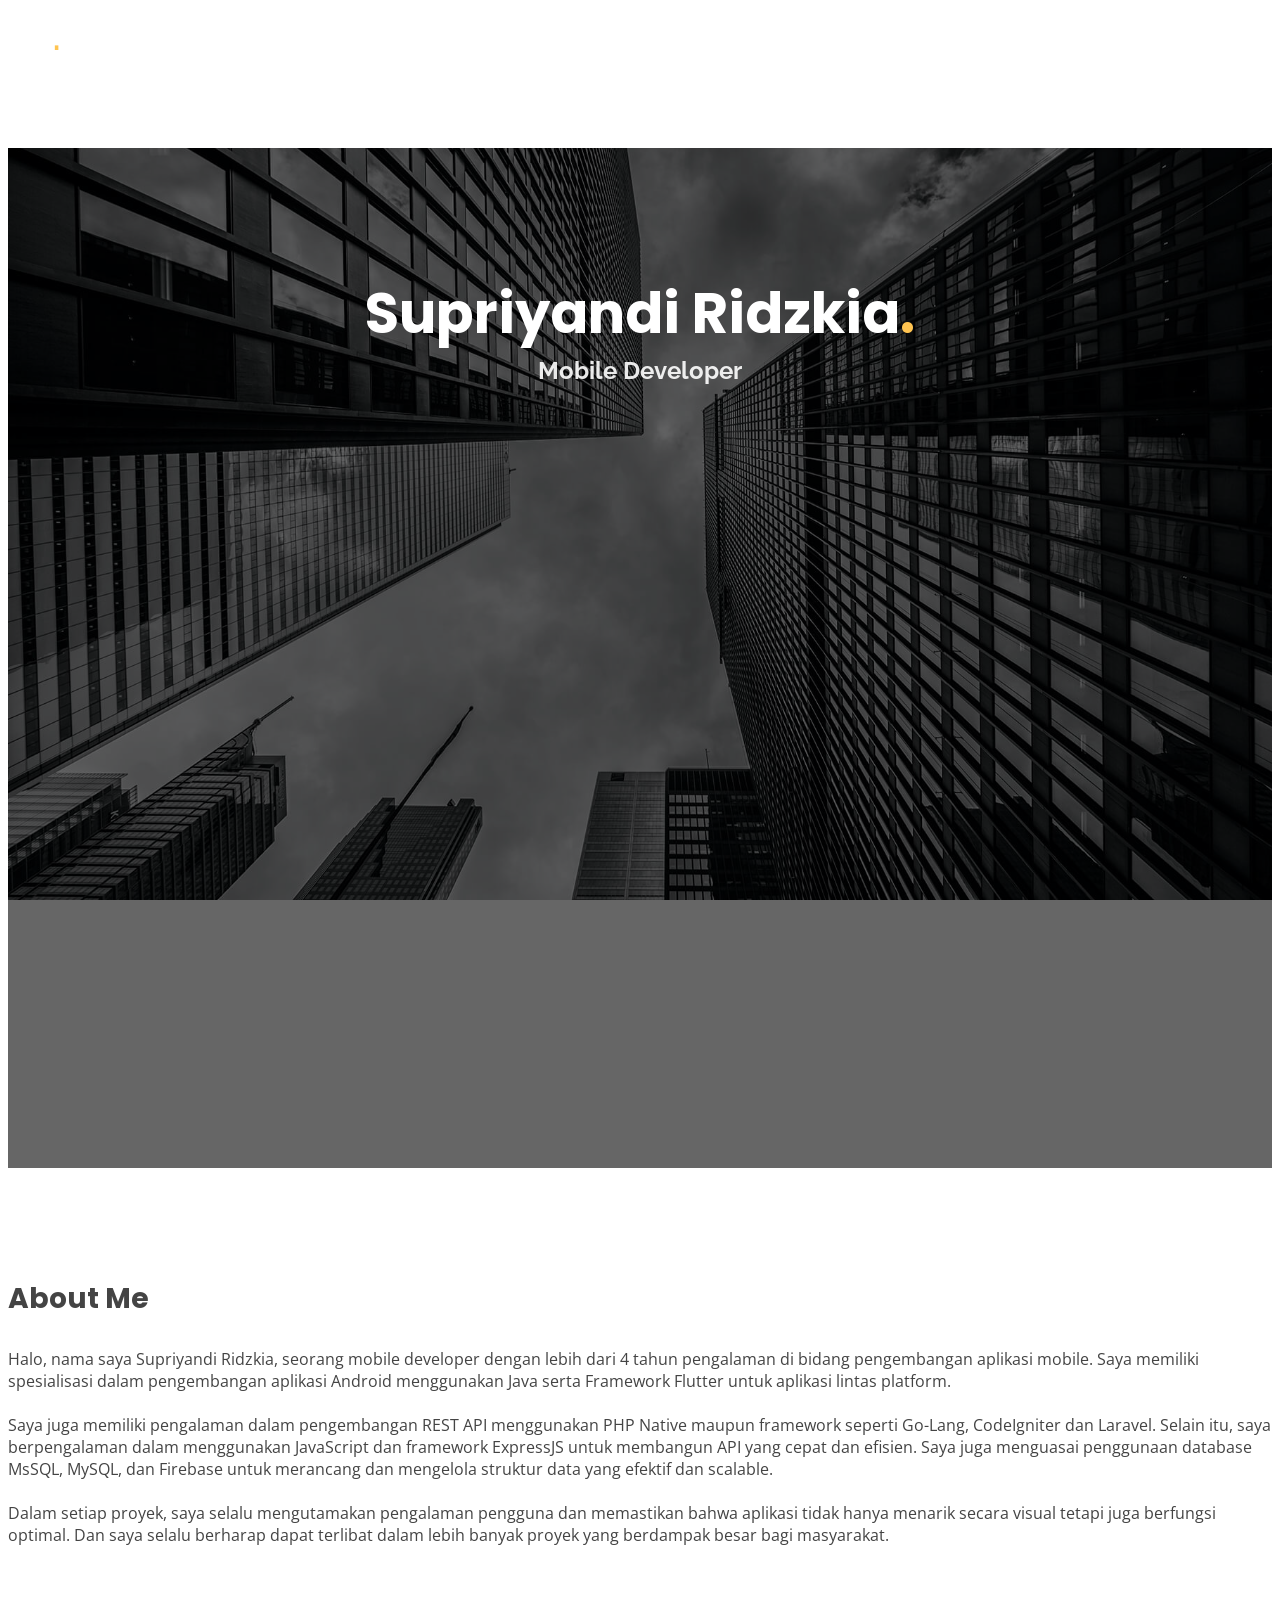
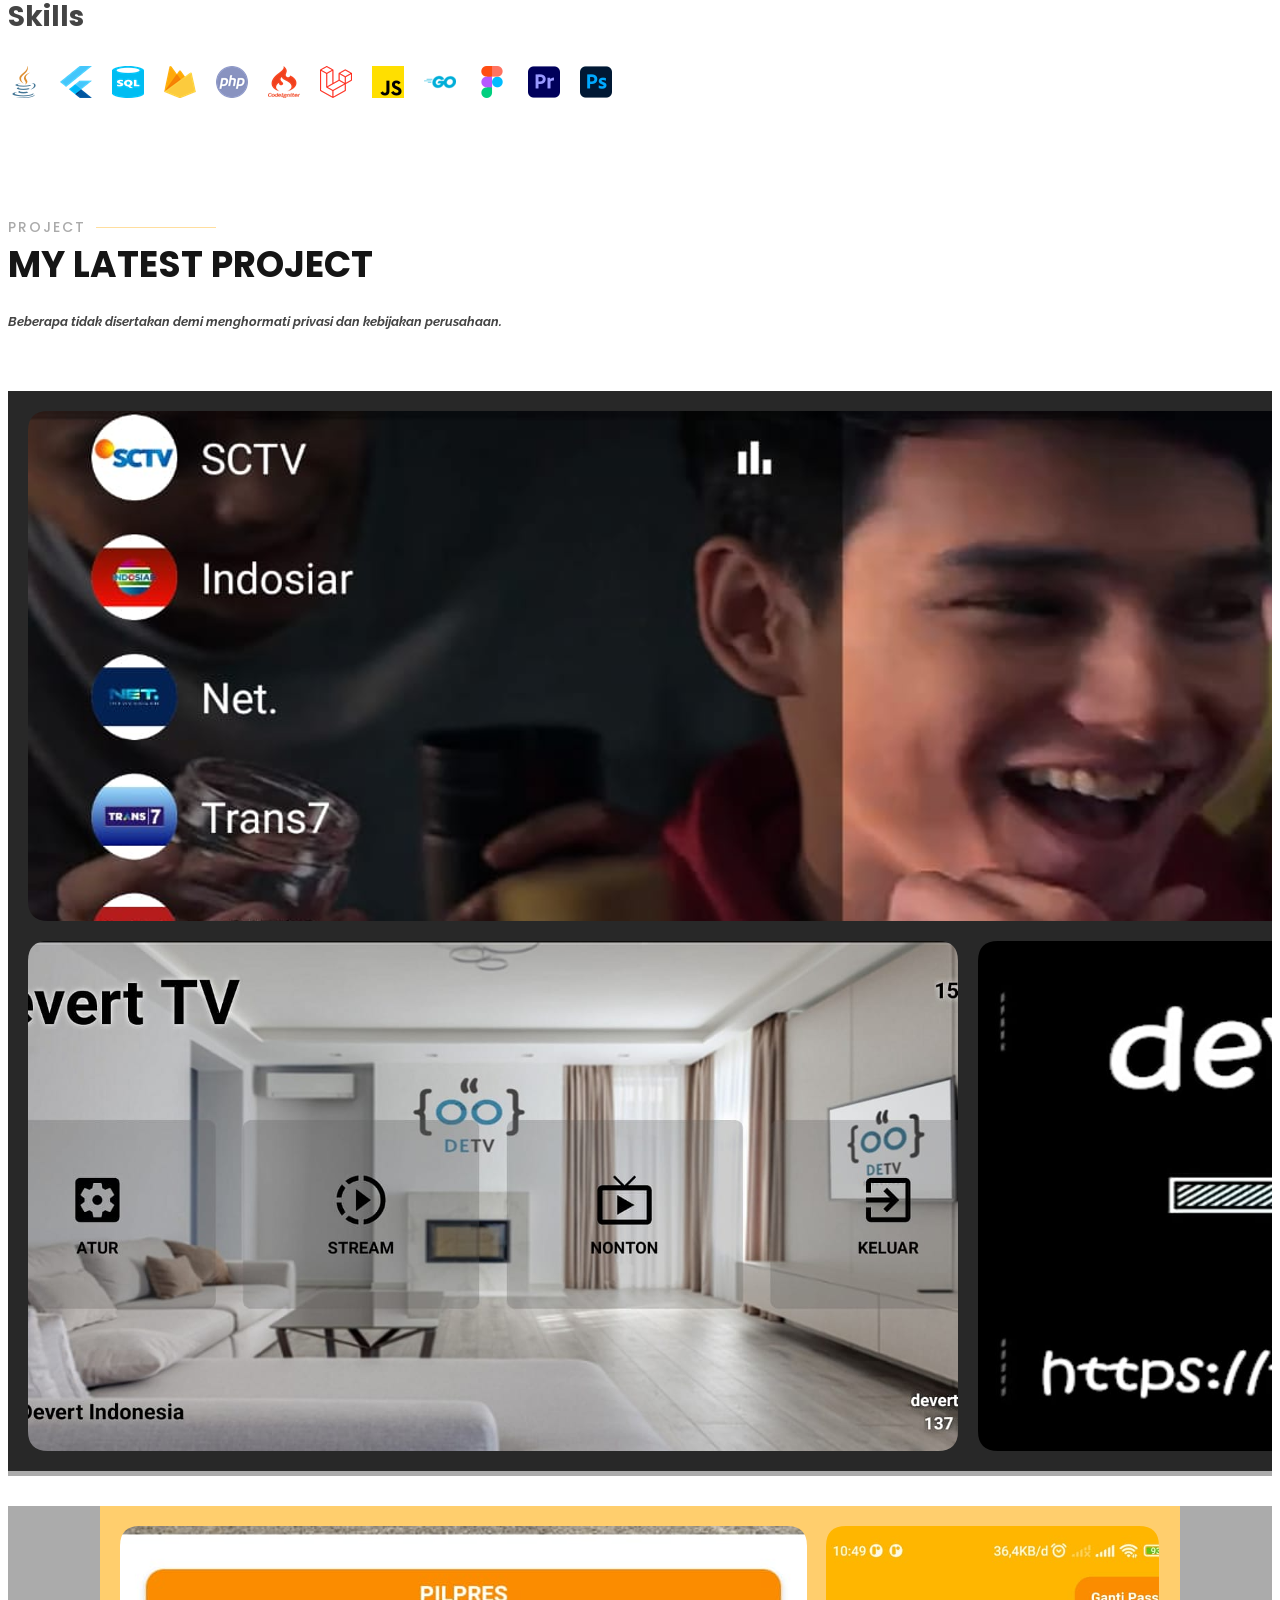
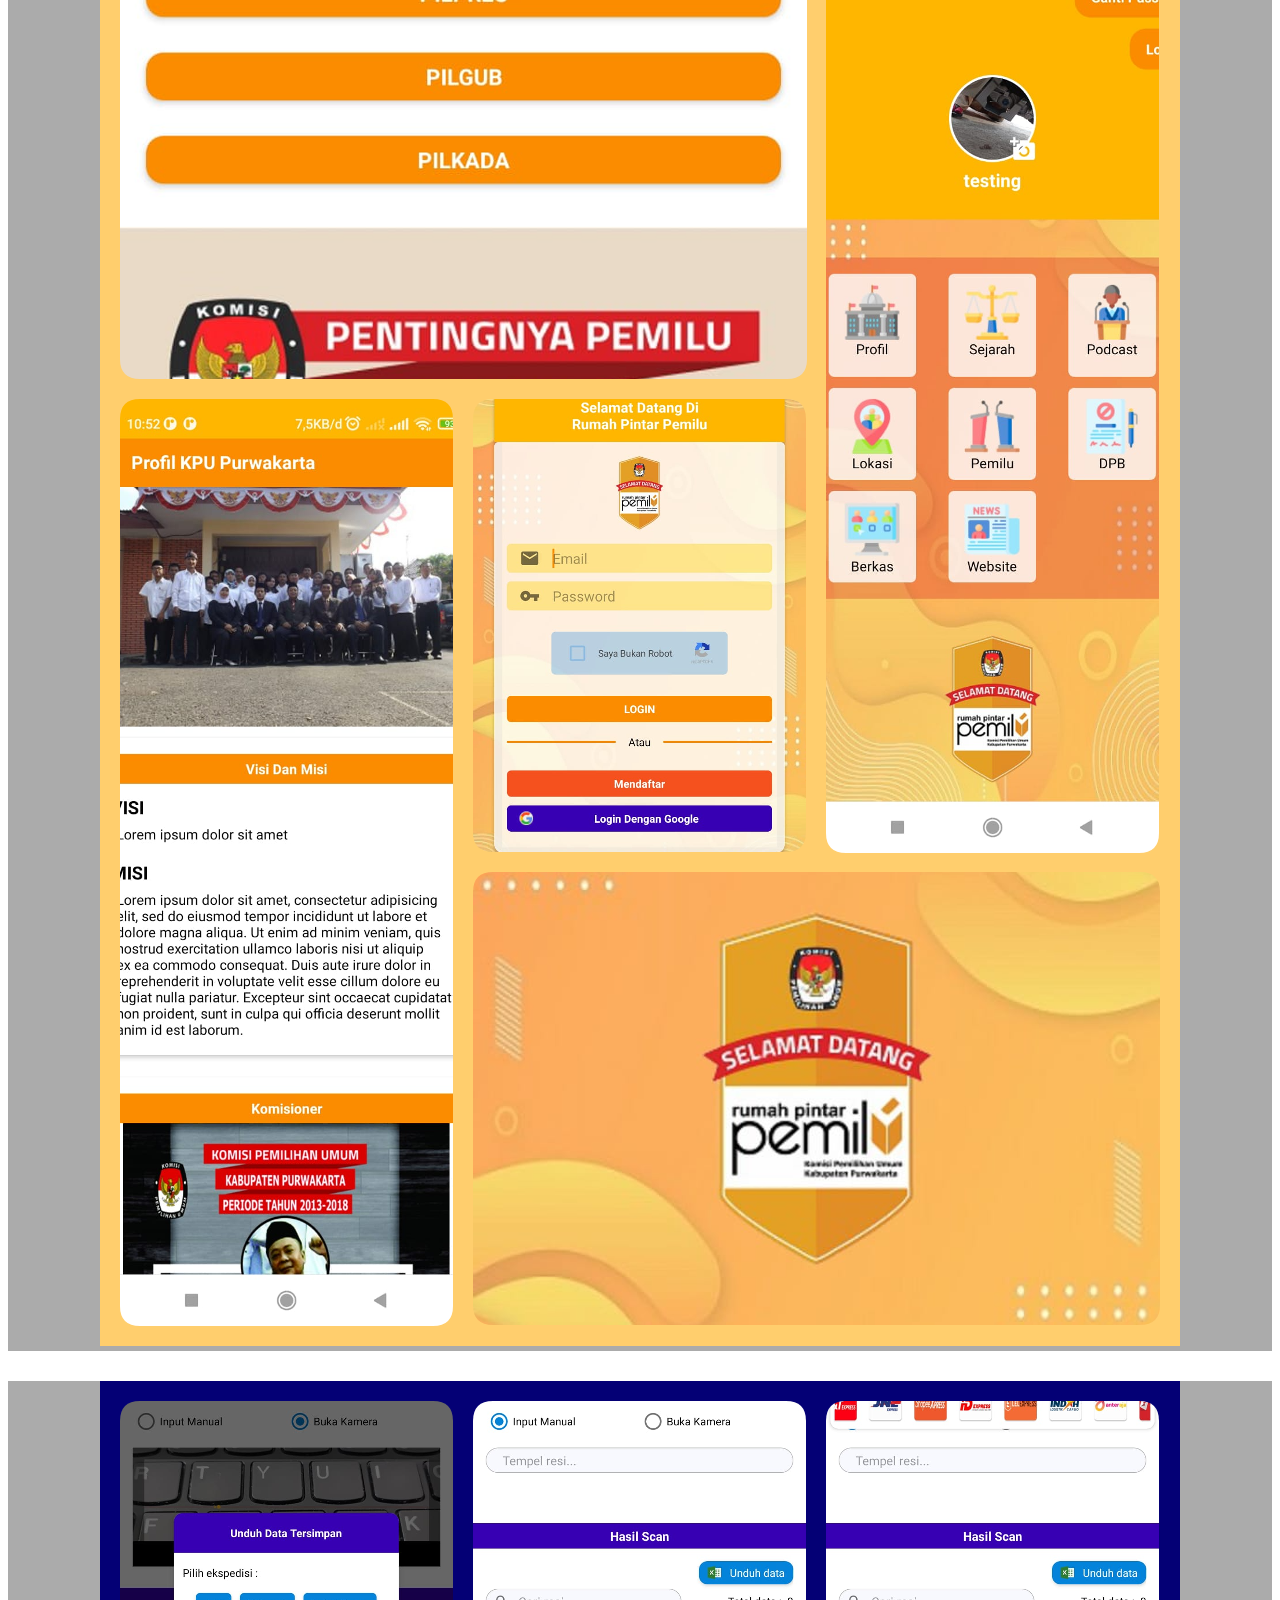
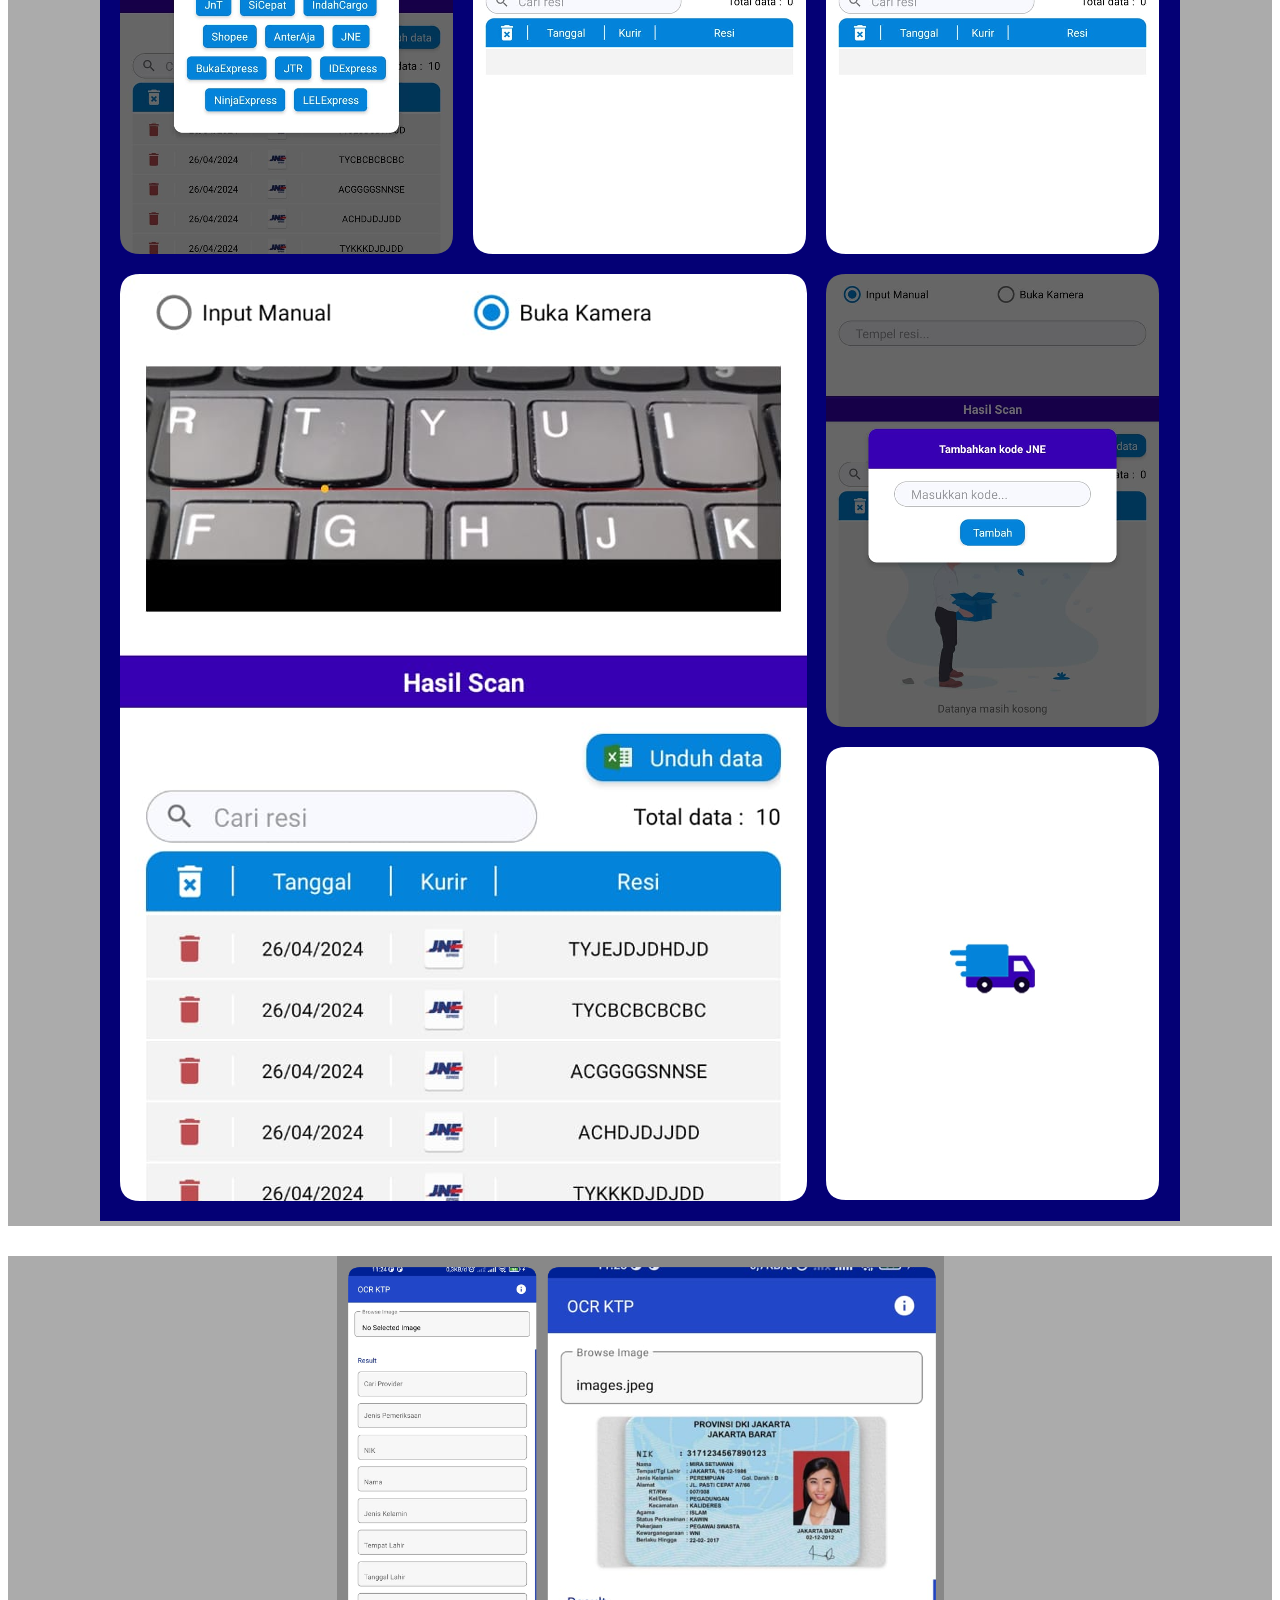
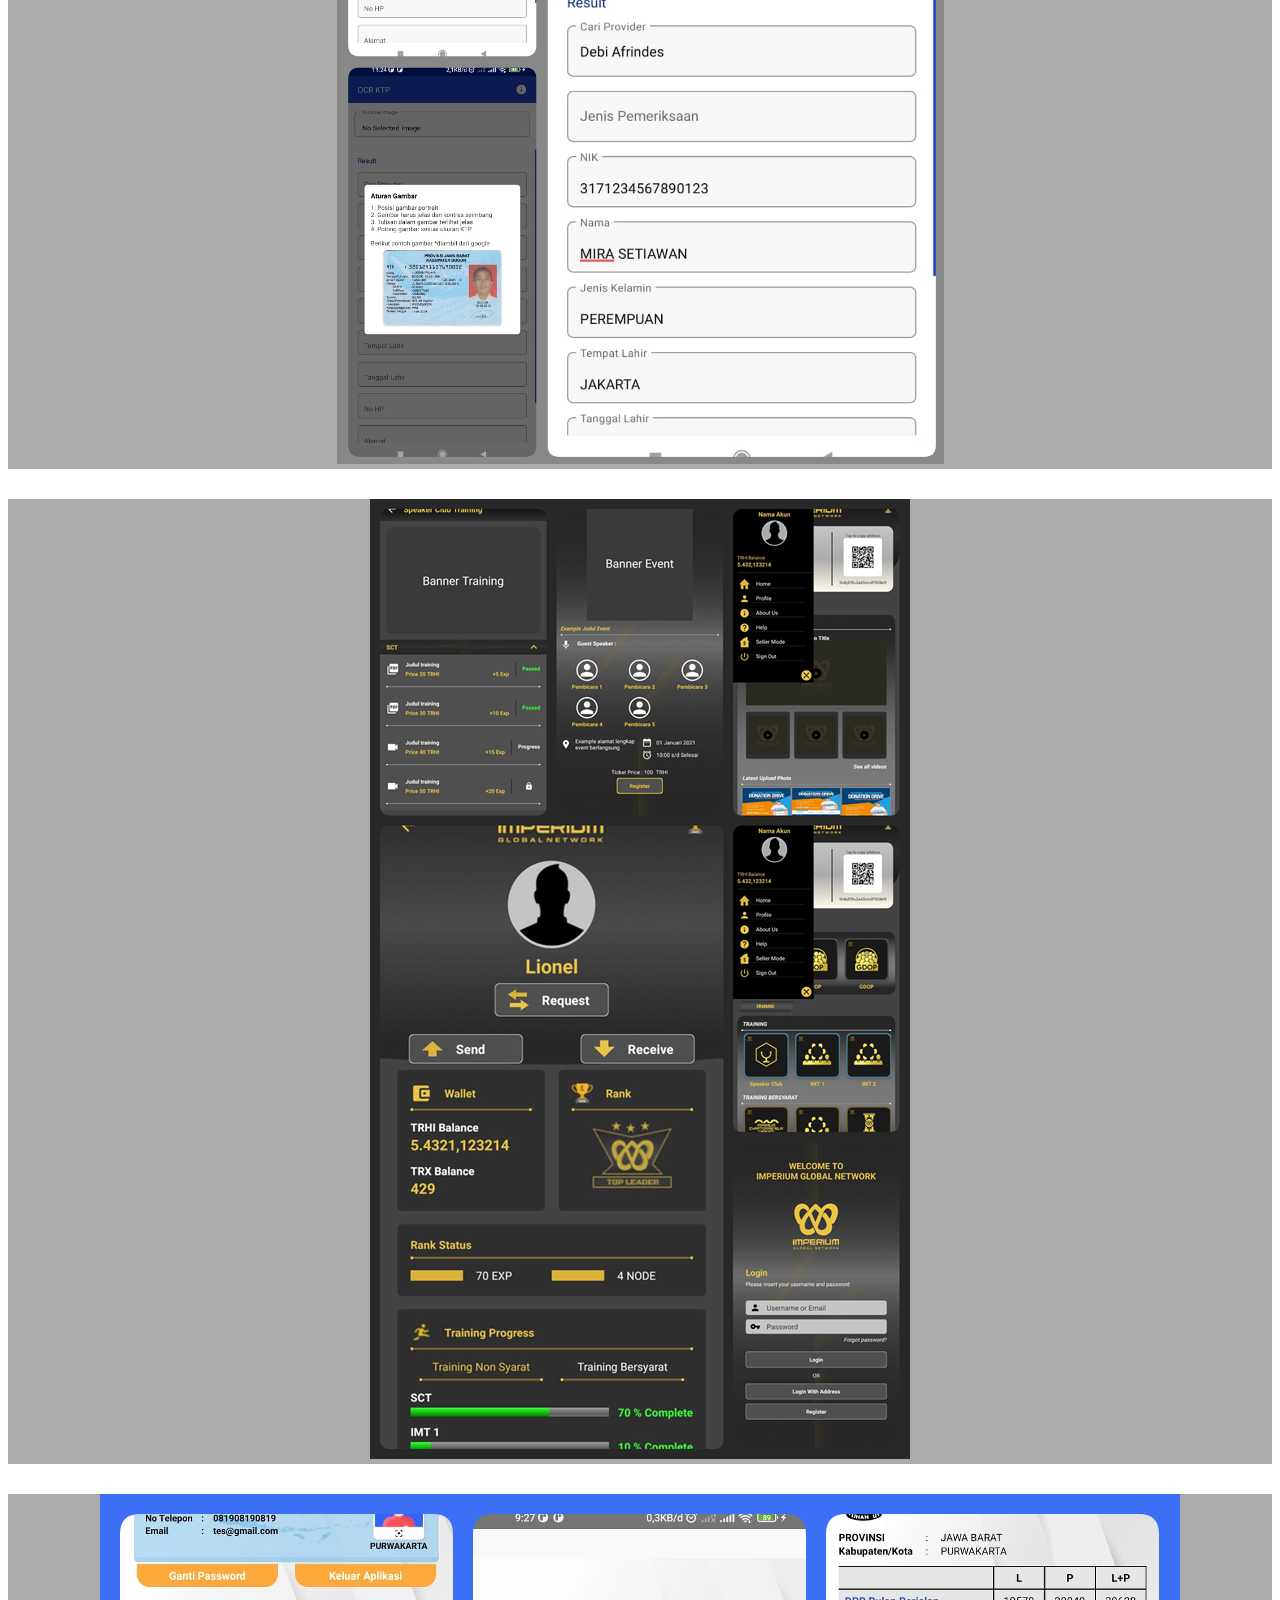
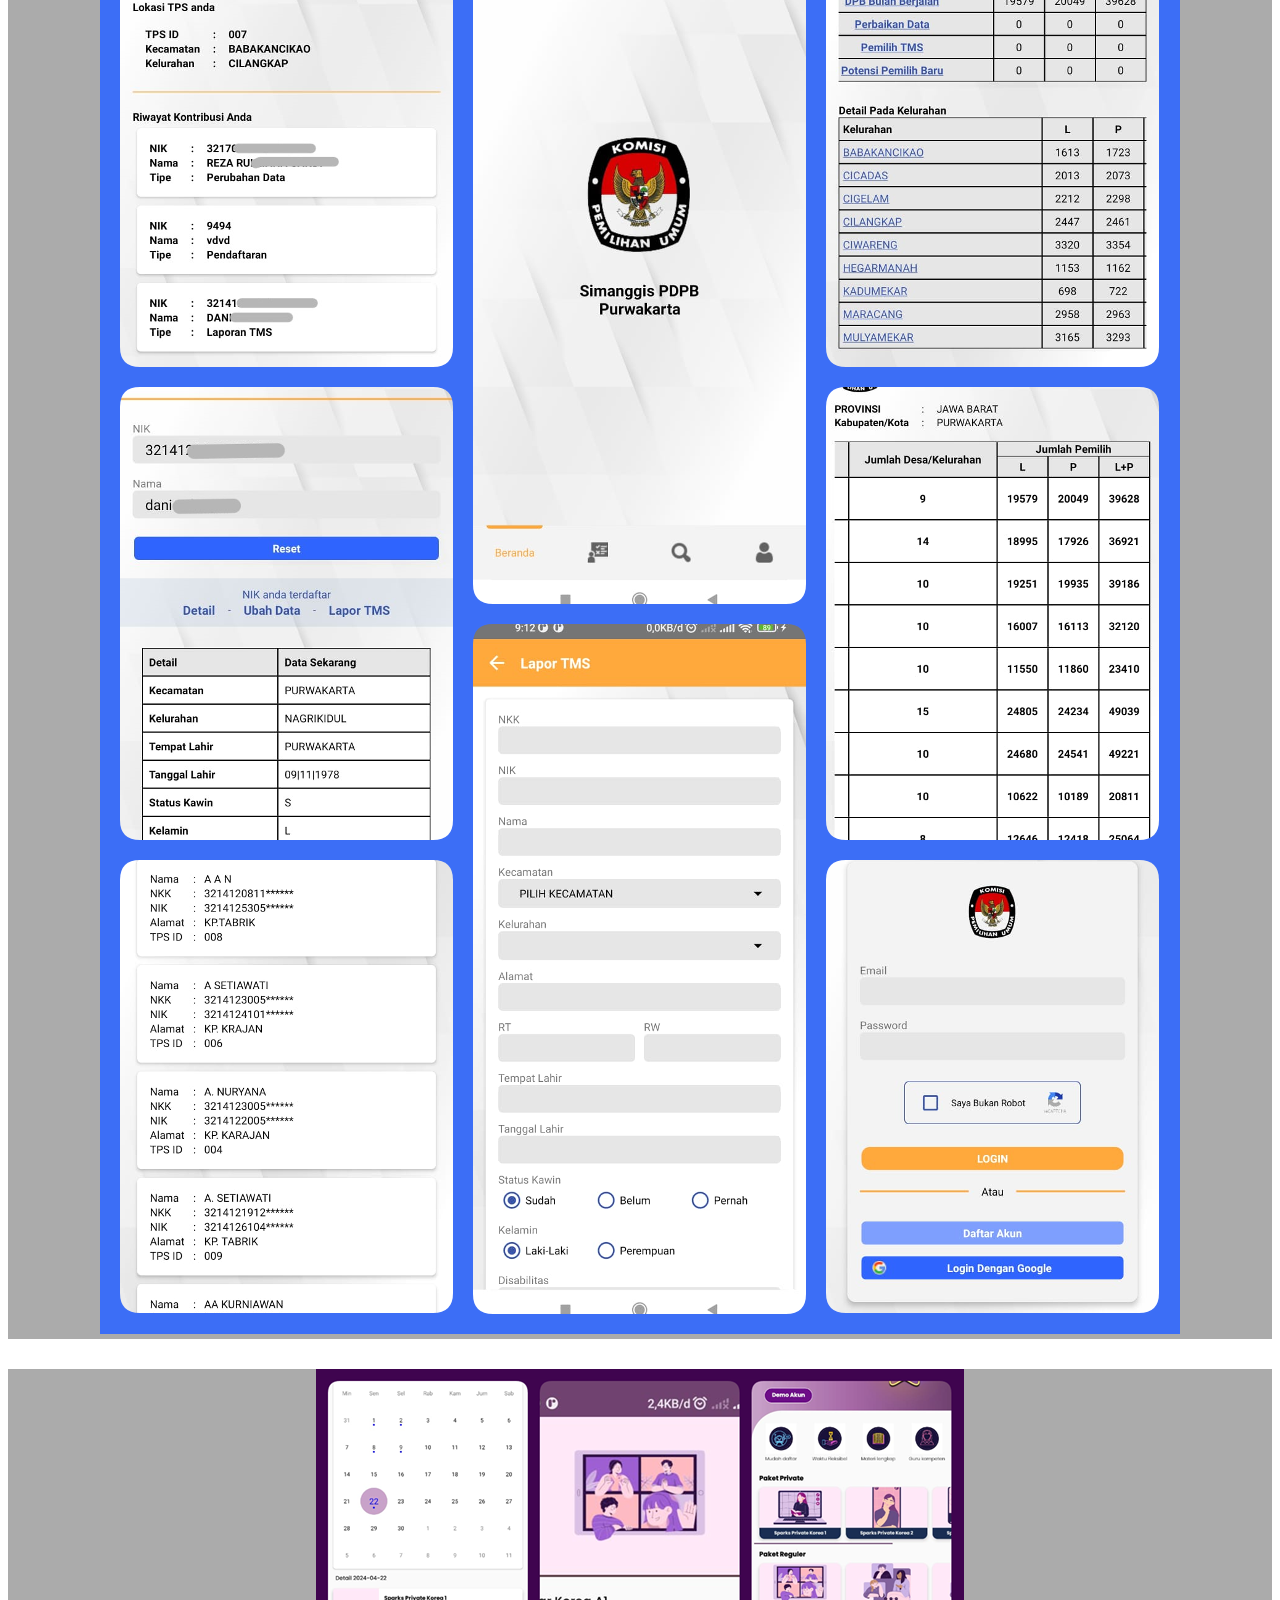
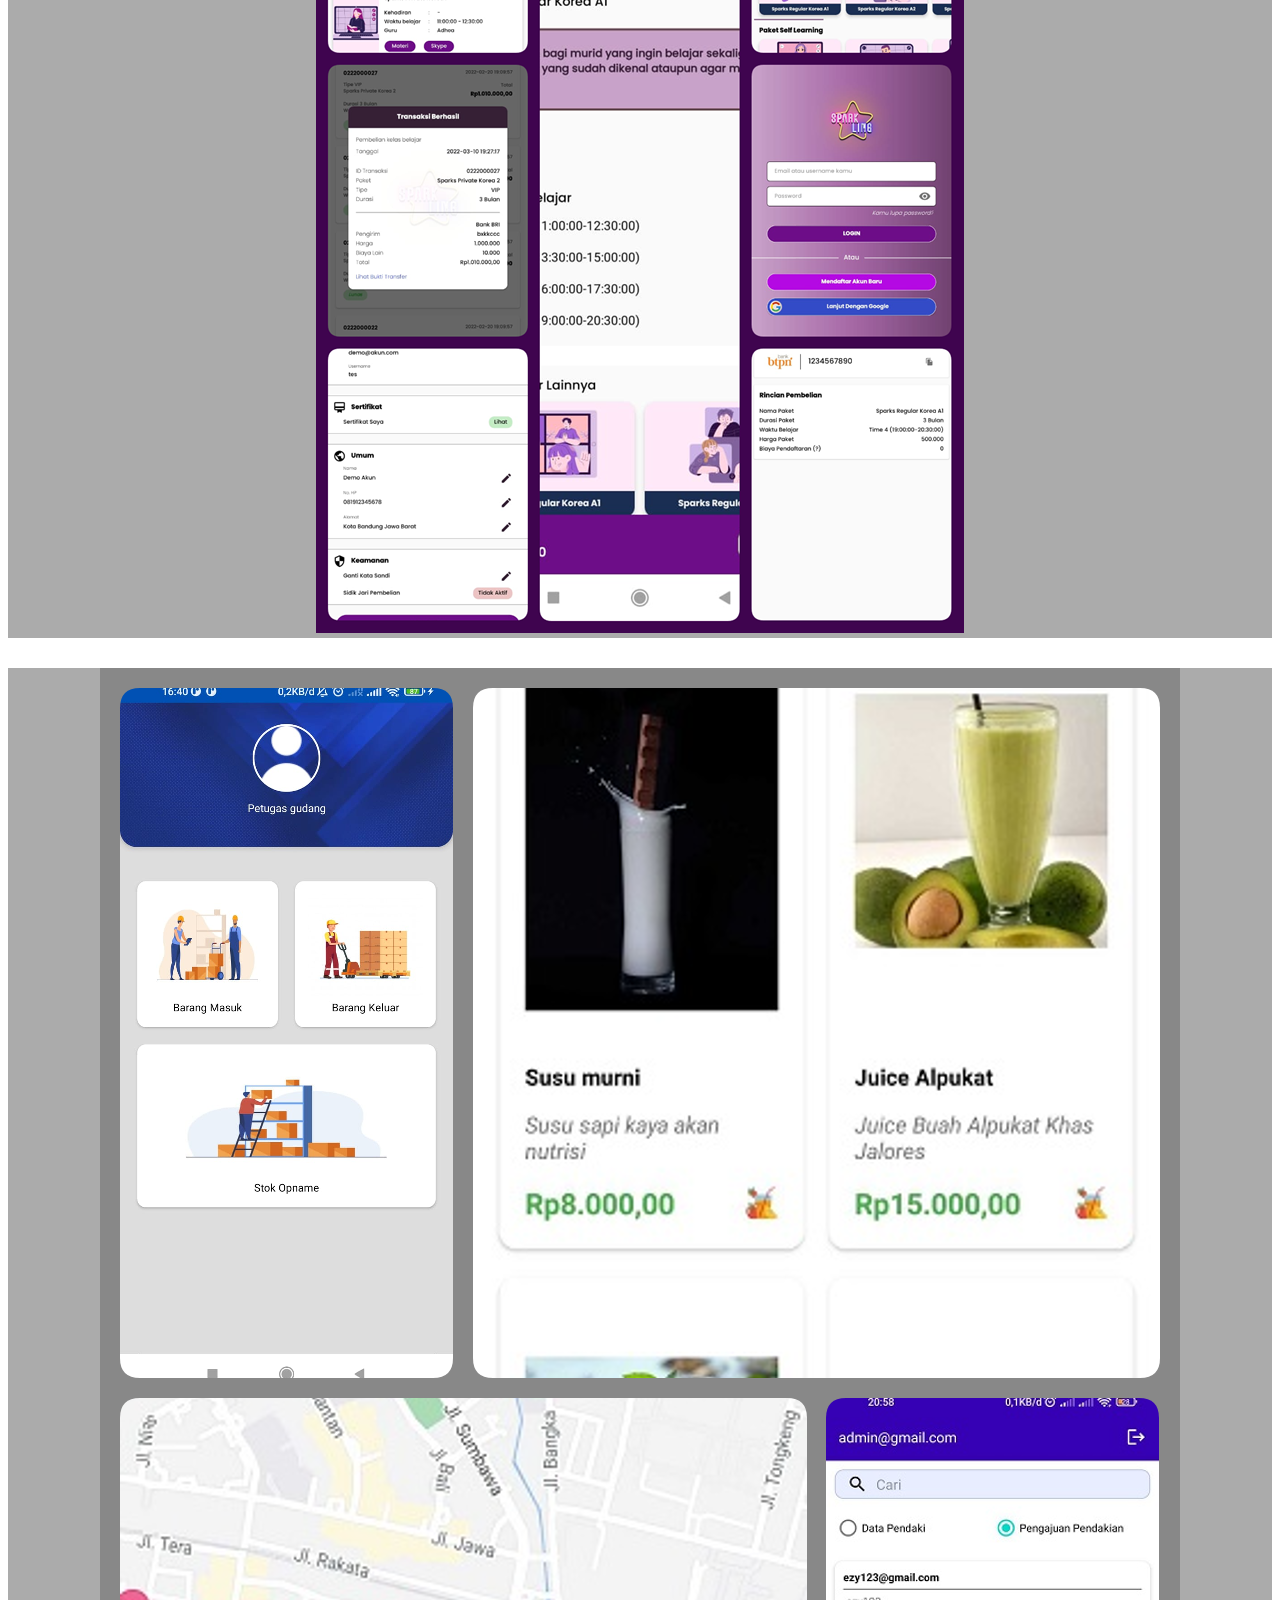
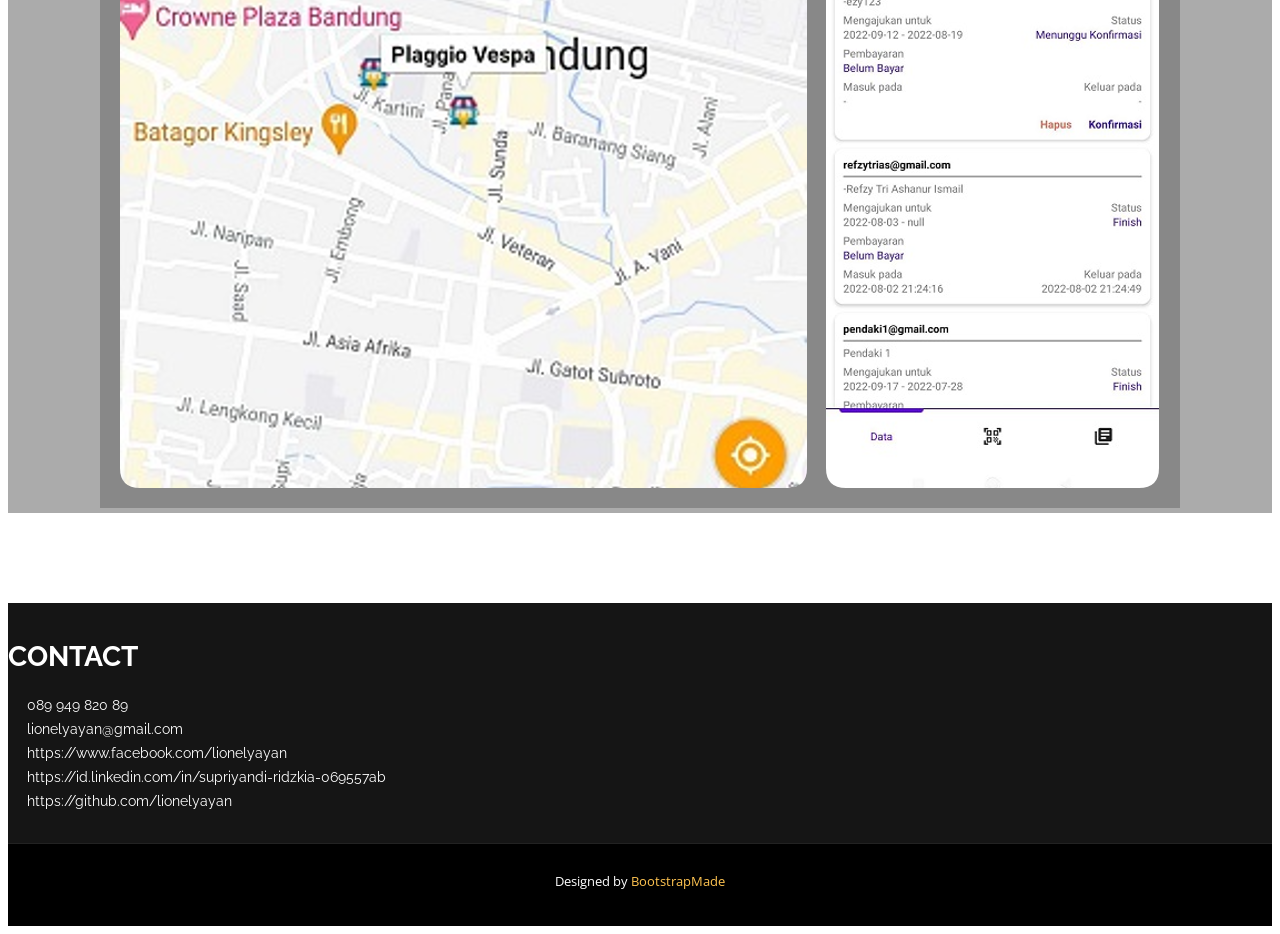
==== index.html @ af72d62f "my portfolio" ====
<!DOCTYPE html>
<html lang="en">

<head>
  <meta charset="utf-8">
  <meta content="width=device-width, initial-scale=1.0" name="viewport">

  <title>Supriyandi Ridzkia</title>
  <meta content="" name="description">
  <meta content="" name="keywords">

  <!-- Favicons -->
  <link href="assets/img/logo.png" rel="icon">
  <link href="assets/img/logo.png" rel="apple-touch-icon">

  <!-- Google Fonts -->
  <link href="https://fonts.googleapis.com/css?family=Open+Sans:300,300i,400,400i,600,600i,700,700i|Raleway:300,300i,400,400i,500,500i,600,600i,700,700i|Poppins:300,300i,400,400i,500,500i,600,600i,700,700i" rel="stylesheet">

  <!-- Vendor CSS Files -->
  <link href="assets/vendor/aos/aos.css" rel="stylesheet">
  <link href="assets/vendor/bootstrap/css/bootstrap.min.css" rel="stylesheet">
  <link href="assets/vendor/bootstrap-icons/bootstrap-icons.css" rel="stylesheet">
  <link href="assets/vendor/boxicons/css/boxicons.min.css" rel="stylesheet">
  <link href="assets/vendor/glightbox/css/glightbox.min.css" rel="stylesheet">
  <link href="assets/vendor/remixicon/remixicon.css" rel="stylesheet">
  <link href="assets/vendor/swiper/swiper-bundle.min.css" rel="stylesheet">

  <!-- Template Main CSS File -->
  <link href="assets/css/style.css" rel="stylesheet">

  <!-- =======================================================
  * Template Name: Gp
  * Template URL: https://bootstrapmade.com/gp-free-multipurpose-html-bootstrap-template/
  * Updated: Mar 17 2024 with Bootstrap v5.3.3
  * Author: BootstrapMade.com
  * License: https://bootstrapmade.com/license/
  ======================================================== -->
</head>

<body>

  <!-- ======= Header ======= -->
  <header id="header" class="fixed-top ">
    <div class="container d-flex align-items-center justify-content-lg-between">

      <h1 class="logo me-auto me-lg-0"><a href="index.php">SR<span>.</span></a></h1>
      <!-- Uncomment below if you prefer to use an image logo -->
      <!-- <a href="index.html" class="logo me-auto me-lg-0"><img src="assets/img/logo.png" alt="" class="img-fluid"></a>-->

      <nav id="navbar" class="navbar order-last order-lg-0">
      <ul>
          <li><a class="nav-link scrollto" href="#">Home</a></li>
          <li><a class="nav-link scrollto" href="#about">About</a></li>
          <li><a class="nav-link scrollto" href="#project">Project</a></li>
          <li><a class="nav-link scrollto" href="#footer">Contact</a></li>
      </ul>
        <i class="bi bi-list mobile-nav-toggle"></i>
      </nav><!-- .navbar -->

      <a href="#about" class="get-started-btn scrollto" style="visibility: hidden;">Get Started</a>

    </div>
  </header><!-- End Header -->

  <!-- ======= Hero Section ======= -->
  <section id="hero" class="d-flex align-items-center justify-content-center">
    <div class="container" data-aos="fade-up">

      <div class="row justify-content-center" data-aos="fade-up" data-aos-delay="150">
        <div class="col-xl-6 col-lg-8">
          <h1>Supriyandi Ridzkia<span>.</span></h1>
          <h2>Mobile Developer</h2>
        </div>
      </div>

    </div>
  </section><!-- End Hero -->

  <main id="main">

    <!-- ======= About Section ======= -->
    <section id="about" class="about">
      <div class="container" data-aos="fade-up">

        <div class="row">
          <div class="col-lg-6 order-1 order-lg-2" data-aos="fade-left" data-aos-delay="100">
            <img src="assets/img/about.jpg" class="img-fluid" alt="">
          </div>
          <div class="col-lg-6 pt-4 pt-lg-0 order-2 order-lg-1 content" data-aos="fade-right" data-aos-delay="100">
            <h3>About Me</h3>
            Halo, nama saya Supriyandi Ridzkia, seorang mobile developer dengan lebih dari 4 tahun pengalaman di bidang pengembangan aplikasi mobile. Saya memiliki spesialisasi dalam pengembangan aplikasi Android menggunakan Java serta Framework Flutter untuk aplikasi lintas platform.<br><br>Saya juga memiliki pengalaman dalam pengembangan REST API menggunakan PHP Native maupun framework seperti Go-Lang, CodeIgniter dan Laravel. Selain itu, saya berpengalaman dalam menggunakan JavaScript dan framework ExpressJS untuk membangun API yang cepat dan efisien. Saya juga menguasai penggunaan database MsSQL, MySQL, dan Firebase untuk merancang dan mengelola struktur data yang efektif dan scalable.<br><br>Dalam setiap proyek, saya selalu mengutamakan pengalaman pengguna dan memastikan bahwa aplikasi tidak hanya menarik secara visual tetapi juga berfungsi optimal. Dan saya selalu berharap dapat terlibat dalam lebih banyak proyek yang berdampak besar bagi masyarakat.<br><br>
            <h3>Skills</h3>
            <img src="./assets/img/java.png" alt="Java" />&nbsp;&nbsp;&nbsp;&nbsp;
            <img src="./assets/img/flutter.png" alt="Flutter" />&nbsp;&nbsp;&nbsp;&nbsp;
            <img src="./assets/img/sql.png" alt="SQL" />&nbsp;&nbsp;&nbsp;&nbsp;
            <img src="./assets/img/firebase.png" alt="Firebase" />&nbsp;&nbsp;&nbsp;&nbsp;
            <img src="./assets/img/php.png" alt="php" />&nbsp;&nbsp;&nbsp;&nbsp;
            <img src="./assets/img/codeigniter.png" alt="codeigniter" />&nbsp;&nbsp;&nbsp;&nbsp;
            <img src="./assets/img/laravel.png" alt="laravel" />&nbsp;&nbsp;&nbsp;&nbsp;
            <img src="./assets/img/js.png" alt="JS" />&nbsp;&nbsp;&nbsp;&nbsp;
            <img src="./assets/img/golang.png" alt="GO" />&nbsp;&nbsp;&nbsp;&nbsp;
            <img src="./assets/img/figma.png" alt="Figma" />&nbsp;&nbsp;&nbsp;&nbsp;
            <img src="./assets/img/premiere-pro.png" alt="Adobe Premiere" />&nbsp;&nbsp;&nbsp;&nbsp;
            <img src="./assets/img/photoshop.png" alt="Adobe Photoshop" />&nbsp;&nbsp;&nbsp;&nbsp;
          </div>
        </div>

      </div>
    </section>
    <!-- End About Section -->

    <!-- ======= Portfolio Section ======= -->
    <section id="project" class="portfolio">
      <div class="container" data-aos="fade-up">

        <div class="section-title">
          <h2>Project</h2>
          <p>My Latest Project</p>
          <i><h5>Beberapa tidak disertakan demi menghormati privasi dan kebijakan perusahaan.</h5></i>
        </div>
        <div class="row portfolio-container" data-aos="fade-up" data-aos-delay="200">
        
          <div class="col-lg-3 col-md-6 portfolio-item filter-app">
            <div class="portfolio-wrap">
              <center style="background:#ababab;">
                <img src="./assets/img/portfolio/devert-tv.png" class="img-fluid" alt="">
              </center>
              <div class="portfolio-info">
                <h4>Devert TV</h4>
                <p>Aplikasi TV Online yang dilengkapi dengan fitur custom M3U</p>
                <div class="portfolio-links">
                  <a href="./assets/img/portfolio/devert_tv/1.jpeg" data-gallery="devert-tv" class="portfolio-lightbox"><i class="bx bx-folder-open"></i></a>
                  <a href="./assets/img/portfolio/devert_tv/2.jpeg" data-gallery="devert-tv" class="portfolio-lightbox"></a>
                  <a href="./assets/img/portfolio/devert_tv/3.jpeg" data-gallery="devert-tv" class="portfolio-lightbox"></a>
                </div>
              </div>
            </div>
          </div>

        
          <div class="col-lg-3 col-md-6 portfolio-item filter-app">
            <div class="portfolio-wrap">
              <center style="background:#ababab;">
                <img src="./assets/img/portfolio/erpp.png" class="img-fluid" alt="">
              </center>
              <div class="portfolio-info">
                <h4>Mobile ERPP</h4>
                <p>Aplikasi android untuk masyarakat Purwakarta agar dapat dengan mudah mendapatkan informasi terkait Pemilihan Umum</p>
                <div class="portfolio-links">
                  <a href="./assets/img/portfolio/erpp/1.jpeg" data-gallery="erpp" class="portfolio-lightbox"><i class="bx bx-folder-open"></i></a>
                  <a href="./assets/img/portfolio/erpp/2.jpeg" data-gallery="erpp" class="portfolio-lightbox"></a>
                  <a href="./assets/img/portfolio/erpp/3.jpeg" data-gallery="erpp" class="portfolio-lightbox"></a>
                  <a href="./assets/img/portfolio/erpp/4.jpeg" data-gallery="erpp" class="portfolio-lightbox"></a>
                  <a href="./assets/img/portfolio/erpp/5.jpeg" data-gallery="erpp" class="portfolio-lightbox"></a>
                </div>
              </div>
            </div>
          </div>

        
          <div class="col-lg-3 col-md-6 portfolio-item filter-app">
            <div class="portfolio-wrap">
              <center style="background:#ababab;">
                <img src="./assets/img/portfolio/filter-resi.png" class="img-fluid" alt="">
              </center>
              <div class="portfolio-info">
                <h4>Filter Resi</h4>
                <p>Aplikasi android untuk scan resi dan merekap hasil scan ke dalam excel</p>
                <div class="portfolio-links">
                  <a href="./assets/img/portfolio/filter-resi/1.jpeg" data-gallery="filter-resi" class="portfolio-lightbox"><i class="bx bx-folder-open"></i></a>
                  <a href="./assets/img/portfolio/filter-resi/2.jpeg" data-gallery="filter-resi" class="portfolio-lightbox"></a>
                  <a href="./assets/img/portfolio/filter-resi/3.jpeg" data-gallery="filter-resi" class="portfolio-lightbox"></a>
                  <a href="./assets/img/portfolio/filter-resi/4.jpeg" data-gallery="filter-resi" class="portfolio-lightbox"></a>
                  <a href="./assets/img/portfolio/filter-resi/5.jpeg" data-gallery="filter-resi" class="portfolio-lightbox"></a>
                  <a href="./assets/img/portfolio/filter-resi/6.jpeg" data-gallery="filter-resi" class="portfolio-lightbox"></a>
                </div>
              </div>
            </div>
          </div>

        
          <div class="col-lg-3 col-md-6 portfolio-item filter-app">
            <div class="portfolio-wrap">
              <center style="background:#ababab;">
                <img src="./assets/img/portfolio/ocr-ktp.png" class="img-fluid" alt="">
              </center>
              <div class="portfolio-info">
                <h4>OCR KTP</h4>
                <p>Aplikasi android untuk memudahkan pencatatan KTP dengan otomatis menggunakan ML Kit</p>
                <div class="portfolio-links">
                  <a href="./assets/img/portfolio/ocr-ktp/1.jpeg" data-gallery="ocr-ktp" class="portfolio-lightbox"><i class="bx bx-folder-open"></i></a>
                  <a href="./assets/img/portfolio/ocr-ktp/2.jpeg" data-gallery="ocr-ktp" class="portfolio-lightbox"></a>
                  <a href="./assets/img/portfolio/ocr-ktp/3.jpeg" data-gallery="ocr-ktp" class="portfolio-lightbox"></a>
                </div>
              </div>
            </div>
          </div>

        
          <div class="col-lg-3 col-md-6 portfolio-item filter-app">
            <div class="portfolio-wrap">
              <center style="background:#ababab;">
                <img src="./assets/img/portfolio/imperium.png" class="img-fluid" alt="">
              </center>
              <div class="portfolio-info">
                <h4>Imperium</h4>
                <p>Aplikasi android yang digunakan oleh member komunitas untuk berbagai transaksi token dan event</p>
                <div class="portfolio-links">
                  <a href="./assets/img/portfolio/imperium/1.jpeg" data-gallery="imperium" class="portfolio-lightbox"><i class="bx bx-folder-open"></i></a>
                  <a href="./assets/img/portfolio/imperium/2.jpeg" data-gallery="imperium" class="portfolio-lightbox"></a>
                  <a href="./assets/img/portfolio/imperium/3.jpeg" data-gallery="imperium" class="portfolio-lightbox"></a>
                  <a href="./assets/img/portfolio/imperium/4.jpeg" data-gallery="imperium" class="portfolio-lightbox"></a>
                  <a href="./assets/img/portfolio/imperium/5.jpeg" data-gallery="imperium" class="portfolio-lightbox"></a>
                  <a href="./assets/img/portfolio/imperium/6.jpeg" data-gallery="imperium" class="portfolio-lightbox"></a>
                </div>
              </div>
            </div>
          </div>

        
          <div class="col-lg-3 col-md-6 portfolio-item filter-app">
            <div class="portfolio-wrap">
              <center style="background:#ababab;">
                <img src="./assets/img/portfolio/pdpb-kpu-purwakarta.png" class="img-fluid" alt="">
              </center>
              <div class="portfolio-info">
                <h4>Simanggis PDPB</h4>
                <p>Aplikasi android masyarakat purwakarta untuk Pemutakhiran Data Pemilih Berkelanjutan</p>
                <div class="portfolio-links">
                  <a href="./assets/img/portfolio/pdpb-kpu-purwakarta/1.jpeg" data-gallery="Simanggis-PDPB" class="portfolio-lightbox"><i class="bx bx-folder-open"></i></a>
                  <a href="./assets/img/portfolio/pdpb-kpu-purwakarta/2.jpeg" data-gallery="Simanggis-PDPB" class="portfolio-lightbox"></a>
                  <a href="./assets/img/portfolio/pdpb-kpu-purwakarta/3.jpeg" data-gallery="Simanggis-PDPB" class="portfolio-lightbox"></a>
                  <a href="./assets/img/portfolio/pdpb-kpu-purwakarta/4.jpeg" data-gallery="Simanggis-PDPB" class="portfolio-lightbox"></a>
                  <a href="./assets/img/portfolio/pdpb-kpu-purwakarta/5.jpeg" data-gallery="Simanggis-PDPB" class="portfolio-lightbox"></a>
                  <a href="./assets/img/portfolio/pdpb-kpu-purwakarta/6.jpeg" data-gallery="Simanggis-PDPB" class="portfolio-lightbox"></a>
                  <a href="./assets/img/portfolio/pdpb-kpu-purwakarta/7.jpeg" data-gallery="Simanggis-PDPB" class="portfolio-lightbox"></a>
                  <a href="./assets/img/portfolio/pdpb-kpu-purwakarta/8.jpeg" data-gallery="Simanggis-PDPB" class="portfolio-lightbox"></a>
                </div>
              </div>
            </div>
          </div>

        
          <div class="col-lg-3 col-md-6 portfolio-item filter-app">
            <div class="portfolio-wrap">
              <center style="background:#ababab;">
                <img src="./assets/img/portfolio/sparklingua.png" class="img-fluid" alt="">
              </center>
              <div class="portfolio-info">
                <h4>Sparklingua</h4>
                <p>Aplikasi android untuk pembelian paket les bahasa korea bagi murid, dan penjadwalan serta pembuatan sertifikat bagi admin</p>
                <div class="portfolio-links">
                  <a href="./assets/img/portfolio/sparklingua/1.jpeg" data-gallery="sparklingua" class="portfolio-lightbox"><i class="bx bx-folder-open"></i></a>
                  <a href="./assets/img/portfolio/sparklingua/2.jpeg" data-gallery="sparklingua" class="portfolio-lightbox"></a>
                  <a href="./assets/img/portfolio/sparklingua/3.jpeg" data-gallery="sparklingua" class="portfolio-lightbox"></a>
                  <a href="./assets/img/portfolio/sparklingua/4.jpeg" data-gallery="sparklingua" class="portfolio-lightbox"></a>
                  <a href="./assets/img/portfolio/sparklingua/5.jpeg" data-gallery="sparklingua" class="portfolio-lightbox"></a>
                  <a href="./assets/img/portfolio/sparklingua/6.jpeg" data-gallery="sparklingua" class="portfolio-lightbox"></a>
                  <a href="./assets/img/portfolio/sparklingua/7.jpeg" data-gallery="sparklingua" class="portfolio-lightbox"></a>
                </div>
              </div>
            </div>
          </div>

        
          <div class="col-lg-3 col-md-6 portfolio-item filter-app">
            <div class="portfolio-wrap">
              <center style="background:#ababab;">
                <img src="./assets/img/portfolio/ta-skripsi.png" class="img-fluid" alt="">
              </center>
              <div class="portfolio-info">
                <h4>Skripsi Android</h4>
                <p>Beberapa aplikasi android yang pernah saya buat untuk kebutuhan Tugas Akhir atau Skripsi</p>
                <div class="portfolio-links">
                  <a href="./assets/img/portfolio/ta_skripsi/1.jpg" data-gallery="ta-skripsi" class="portfolio-lightbox"><i class="bx bx-folder-open"></i></a>
                  <a href="./assets/img/portfolio/ta_skripsi/2.jpg" data-gallery="ta-skripsi" class="portfolio-lightbox"></a>
                  <a href="./assets/img/portfolio/ta_skripsi/3.jpg" data-gallery="ta-skripsi" class="portfolio-lightbox"></a>
                  <a href="./assets/img/portfolio/ta_skripsi/4.jpg" data-gallery="ta-skripsi" class="portfolio-lightbox"></a>
                  <a href="./assets/img/portfolio/ta_skripsi/5.jpg" data-gallery="ta-skripsi" class="portfolio-lightbox"></a>
                </div>
              </div>
            </div>
          </div>
        </div>

      </div>
    </section><!-- End Portfolio Section -->

  </main><!-- End #main -->

  <!-- ======= Footer ======= -->
  <footer id="footer">
    <div class="footer-top">
      <div class="container">
        <div class="row">

          <div class="col-lg-6 col-md-6">
            <div class="footer-info">
              <br><br>
              <h3>Contact</h3>
              <p>
                <strong><i class="bx bx-phone"></i>&nbsp;&nbsp;&nbsp;&nbsp;&nbsp;</strong> 089 949 820 89<br>
                <strong><i class="bx bx-envelope"></i>&nbsp;&nbsp;&nbsp;&nbsp;&nbsp;</strong> lionelyayan@gmail.com<br>
                <strong><i class='bx bxl-facebook-square'></i>&nbsp;&nbsp;&nbsp;&nbsp;&nbsp;</strong> https://www.facebook.com/lionelyayan<br>
                <strong><i class='bx bxl-linkedin-square'></i>&nbsp;&nbsp;&nbsp;&nbsp;&nbsp;</strong> https://id.linkedin.com/in/supriyandi-ridzkia-069557ab<br>
                <strong><i class='bx bxl-github'></i>&nbsp;&nbsp;&nbsp;&nbsp;&nbsp;</strong> https://github.com/lionelyayan<br>
              </p>
            </div>
          </div>

        </div>
      </div>
    </div>

    <div class="container">
      <div class="credits">
        <br>
        <!-- All the links in the footer should remain intact. -->
        <!-- You can delete the links only if you purchased the pro version. -->
        <!-- Licensing information: https://bootstrapmade.com/license/ -->
        <!-- Purchase the pro version with working PHP/AJAX contact form: https://bootstrapmade.com/gp-free-multipurpose-html-bootstrap-template/ -->
        Designed by <a href="https://bootstrapmade.com/">BootstrapMade</a><br><br><br>
      </div>
    </div>
  </footer><!-- End Footer -->

  <div id="preloader"></div>
  <a href="#" class="back-to-top d-flex align-items-center justify-content-center"><i class="bi bi-arrow-up-short"></i></a>

  <!-- Vendor JS Files -->
  <script src="assets/vendor/purecounter/purecounter_vanilla.js"></script>
  <script src="assets/vendor/aos/aos.js"></script>
  <script src="assets/vendor/bootstrap/js/bootstrap.bundle.min.js"></script>
  <script src="assets/vendor/glightbox/js/glightbox.min.js"></script>
  <script src="assets/vendor/isotope-layout/isotope.pkgd.min.js"></script>
  <script src="assets/vendor/swiper/swiper-bundle.min.js"></script>
  <script src="assets/vendor/php-email-form/validate.js"></script>

  <!-- Template Main JS File -->
  <script src="assets/js/main.js"></script>

</body>

</html>
---- assets/css/style.css ----
/**
* Template Name: Gp
* Template URL: https://bootstrapmade.com/gp-free-multipurpose-html-bootstrap-template/
* Updated: Mar 17 2024 with Bootstrap v5.3.3
* Author: BootstrapMade.com
* License: https://bootstrapmade.com/license/
*/

/*--------------------------------------------------------------
# General
--------------------------------------------------------------*/
body {
  font-family: "Open Sans", sans-serif;
  color: #444444;
}

a {
  color: #ffc451;
  text-decoration: none;
}

a:hover {
  color: #ffd584;
  text-decoration: none;
}

h1,
h2,
h3,
h4,
h5,
h6 {
  font-family: "Raleway", sans-serif;
}

/*--------------------------------------------------------------
# Back to top button
--------------------------------------------------------------*/
.back-to-top {
  position: fixed;
  visibility: hidden;
  opacity: 0;
  right: 15px;
  bottom: 15px;
  z-index: 996;
  background: #ffc451;
  width: 40px;
  height: 40px;
  border-radius: 4px;
  transition: all 0.4s;
}

.back-to-top i {
  font-size: 28px;
  color: #151515;
  line-height: 0;
}

.back-to-top:hover {
  background: #151515;
}

.back-to-top:hover i {
  color: #ffc451;
}

.back-to-top.active {
  visibility: visible;
  opacity: 1;
}

/*--------------------------------------------------------------
# Preloader
--------------------------------------------------------------*/
#preloader {
  position: fixed;
  top: 0;
  left: 0;
  right: 0;
  bottom: 0;
  z-index: 9999;
  overflow: hidden;
  background: #151515;
}

#preloader:before {
  content: "";
  position: fixed;
  top: calc(50% - 0px);
  left: calc(50% - 30px);
  border: 6px solid #ffc451;
  border-top-color: #151515;
  border-bottom-color: #151515;
  border-radius: 50%;
  width: 60px;
  height: 60px;
  animation: animate-preloader 1s linear infinite;
}

@keyframes animate-preloader {
  0% {
    transform: rotate(0deg);
  }

  100% {
    transform: rotate(360deg);
  }
}

/*--------------------------------------------------------------
# Disable aos animation delay on mobile devices
--------------------------------------------------------------*/
@media screen and (max-width: 768px) {
  [data-aos-delay] {
    transition-delay: 0 !important;
  }
}

/*--------------------------------------------------------------
# Header
--------------------------------------------------------------*/
#header {
  transition: all 0.5s;
  z-index: 997;
  padding: 15px 0;
}

#header.header-scrolled,
#header.header-inner-pages {
  background: rgba(0, 0, 0, 0.8);
}

#header .logo {
  font-size: 32px;
  margin: 0;
  padding: 0;
  line-height: 1;
  font-weight: 700;
  letter-spacing: 2px;
  text-transform: uppercase;
}

#header .logo a {
  color: #fff;
}

#header .logo a span {
  color: #ffc451;
}

#header .logo img {
  max-height: 40px;
}

/*--------------------------------------------------------------
#  Get Startet Button
--------------------------------------------------------------*/
.get-started-btn {
  color: #fff;
  border-radius: 4px;
  padding: 7px 25px 8px 25px;
  white-space: nowrap;
  transition: 0.3s;
  font-size: 14px;
  display: inline-block;
  border: 2px solid #ffc451;
}

.get-started-btn:hover {
  background: #ffbb38;
  color: #343a40;
}

@media (max-width: 992px) {
  .get-started-btn {
    padding: 7px 20px 8px 20px;
    margin-right: 15px;
  }
}

/*--------------------------------------------------------------
# Navigation Menu
--------------------------------------------------------------*/
/**
* Desktop Navigation 
*/
.navbar {
  padding: 0;
}

.navbar ul {
  margin: 0;
  padding: 0;
  display: flex;
  list-style: none;
  align-items: center;
}

.navbar li {
  position: relative;
}

.navbar a,
.navbar a:focus {
  display: flex;
  align-items: center;
  justify-content: space-between;
  padding: 10px 0 10px 30px;
  font-size: 15px;
  font-weight: 600;
  color: #fff;
  white-space: nowrap;
  transition: 0.3s;
}

.navbar a i,
.navbar a:focus i {
  font-size: 12px;
  line-height: 0;
  margin-left: 5px;
}

.navbar a:hover,
.navbar .active,
.navbar .active:focus,
.navbar li:hover>a {
  color: #ffc451;
}

.navbar .dropdown ul {
  display: block;
  position: absolute;
  left: 14px;
  top: calc(100% + 30px);
  margin: 0;
  padding: 10px 0;
  z-index: 99;
  opacity: 0;
  visibility: hidden;
  background: #fff;
  box-shadow: 0px 0px 30px rgba(127, 137, 161, 0.25);
  transition: 0.3s;
}

.navbar .dropdown ul li {
  min-width: 200px;
}

.navbar .dropdown ul a {
  padding: 10px 20px;
  font-size: 14px;
  text-transform: none;
  color: #151515;
  font-weight: 400;
}

.navbar .dropdown ul a i {
  font-size: 12px;
}

.navbar .dropdown ul a:hover,
.navbar .dropdown ul .active:hover,
.navbar .dropdown ul li:hover>a {
  background-color: #ffc451;
}

.navbar .dropdown:hover>ul {
  opacity: 1;
  top: 100%;
  visibility: visible;
}

.navbar .dropdown .dropdown ul {
  top: 0;
  left: calc(100% - 30px);
  visibility: hidden;
}

.navbar .dropdown .dropdown:hover>ul {
  opacity: 1;
  top: 0;
  left: 100%;
  visibility: visible;
}

@media (max-width: 1366px) {
  .navbar .dropdown .dropdown ul {
    left: -90%;
  }

  .navbar .dropdown .dropdown:hover>ul {
    left: -100%;
  }
}

/**
* Mobile Navigation 
*/
.mobile-nav-toggle {
  color: #fff;
  font-size: 28px;
  cursor: pointer;
  display: none;
  line-height: 0;
  transition: 0.5s;
}

@media (max-width: 991px) {
  .mobile-nav-toggle {
    display: block;
  }

  .navbar ul {
    display: none;
  }
}

.navbar-mobile {
  position: fixed;
  overflow: hidden;
  top: 0;
  right: 0;
  left: 0;
  bottom: 0;
  background: rgba(0, 0, 0, 0.9);
  transition: 0.3s;
  z-index: 999;
}

.navbar-mobile .mobile-nav-toggle {
  position: absolute;
  top: 15px;
  right: 15px;
}

.navbar-mobile ul {
  display: block;
  position: absolute;
  top: 55px;
  right: 15px;
  bottom: 15px;
  left: 15px;
  padding: 10px 0;
  background-color: #fff;
  overflow-y: auto;
  transition: 0.3s;
}

.navbar-mobile a,
.navbar-mobile a:focus {
  padding: 10px 20px;
  font-size: 15px;
  color: #151515;
}

.navbar-mobile a:hover,
.navbar-mobile .active,
.navbar-mobile li:hover>a {
  color: #151515;
  background-color: #ffc451;
}

.navbar-mobile .getstarted,
.navbar-mobile .getstarted:focus {
  margin: 15px;
}

.navbar-mobile .dropdown ul {
  position: static;
  display: none;
  margin: 10px 20px;
  padding: 10px 0;
  z-index: 99;
  opacity: 1;
  visibility: visible;
  background: #fff;
  box-shadow: 0px 0px 30px rgba(127, 137, 161, 0.25);
}

.navbar-mobile .dropdown ul li {
  min-width: 200px;
}

.navbar-mobile .dropdown ul a {
  padding: 10px 20px;
  color: #151515;
}

.navbar-mobile .dropdown ul a i {
  font-size: 12px;
}

.navbar-mobile .dropdown ul a:hover,
.navbar-mobile .dropdown ul .active:hover,
.navbar-mobile .dropdown ul li:hover>a {
  background-color: #ffc451;
}

.navbar-mobile .dropdown>.dropdown-active {
  display: block;
}

/*--------------------------------------------------------------
# Hero Section
--------------------------------------------------------------*/
#hero {
  width: 100%;
  min-height: 100vh;
  background: url("../img/hero-bg1.jpg") top center;
  background-size: cover;
  position: relative;
}

#hero:before {
  content: "";
  background: rgba(0, 0, 0, 0.6);
  position: absolute;
  bottom: 0;
  top: 0;
  left: 0;
  right: 0;
}

#hero .container {
  position: relative;
  padding-top: 74px;
  text-align: center;
}

#hero h1 {
  margin: 0;
  font-size: 56px;
  font-weight: 700;
  line-height: 64px;
  color: #fff;
  font-family: "Poppins", sans-serif;
}

#hero h1 span {
  color: #ffc451;
}

#hero h2 {
  color: rgba(255, 255, 255, 0.9);
  margin: 10px 0 0 0;
  font-size: 24px;
}

#hero .icon-box {
  padding: 30px 20px;
  transition: ease-in-out 0.3s;
  border: 1px solid rgba(255, 255, 255, 0.3);
  height: 100%;
  text-align: center;
}

#hero .icon-box i {
  font-size: 32px;
  line-height: 1;
  color: #ffc451;
}

#hero .icon-box h3 {
  font-weight: 700;
  margin: 10px 0 0 0;
  padding: 0;
  line-height: 1;
  font-size: 20px;
  line-height: 26px;
}

#hero .icon-box h3 a {
  color: #fff;
  transition: ease-in-out 0.3s;
}

#hero .icon-box h3 a:hover {
  color: #ffc451;
}

#hero .icon-box:hover {
  border-color: #ffc451;
}

@media (min-width: 1024px) {
  #hero {
    background-attachment: fixed;
  }
}

@media (max-width: 768px) {
  #hero h1 {
    font-size: 28px;
    line-height: 36px;
  }

  #hero h2 {
    font-size: 20px;
    line-height: 24px;
  }
}

/*--------------------------------------------------------------
# Sections General
--------------------------------------------------------------*/
section {
  padding: 60px 0;
  overflow: hidden;
}

.section-title {
  padding-bottom: 40px;
}

.section-title h2 {
  font-size: 14px;
  font-weight: 500;
  padding: 0;
  line-height: 1px;
  margin: 0 0 5px 0;
  letter-spacing: 2px;
  text-transform: uppercase;
  color: #aaaaaa;
  font-family: "Poppins", sans-serif;
}

.section-title h2::after {
  content: "";
  width: 120px;
  height: 1px;
  display: inline-block;
  background: #ffde9e;
  margin: 4px 10px;
}

.section-title p {
  margin: 0;
  margin: 0;
  font-size: 36px;
  font-weight: 700;
  text-transform: uppercase;
  font-family: "Poppins", sans-serif;
  color: #151515;
}

/*--------------------------------------------------------------
# About
--------------------------------------------------------------*/
.about .content h3 {
  font-weight: 700;
  font-size: 28px;
  font-family: "Poppins", sans-serif;
}

.about .content ul {
  list-style: none;
  padding: 0;
}

.about .content ul li {
  padding: 0 0 8px 26px;
  position: relative;
}

.about .content ul i {
  position: absolute;
  font-size: 20px;
  left: 0;
  top: -3px;
  color: #ffc451;
}

.about .content p:last-child {
  margin-bottom: 0;
}

/*--------------------------------------------------------------
# Clients
--------------------------------------------------------------*/
.clients {
  padding-top: 20px;
}

.clients .swiper-slide img {
  opacity: 0.5;
  transition: 0.3s;
  filter: grayscale(100);
}

.clients .swiper-slide img:hover {
  filter: none;
  opacity: 1;
}

.clients .swiper-pagination {
  margin-top: 20px;
  position: relative;
}

.clients .swiper-pagination .swiper-pagination-bullet {
  width: 12px;
  height: 12px;
  background-color: #fff;
  opacity: 1;
  background-color: #ddd;
}

.clients .swiper-pagination .swiper-pagination-bullet-active {
  background-color: #ffc451;
}

/*--------------------------------------------------------------
# Features
--------------------------------------------------------------*/
.features {
  padding-top: 20px;
}

.features .icon-box {
  padding-left: 15px;
}

.features .icon-box h4 {
  font-size: 20px;
  font-weight: 700;
  margin: 5px 0 10px 60px;
}

.features .icon-box i {
  font-size: 48px;
  float: left;
  color: #ffc451;
}

.features .icon-box p {
  font-size: 15px;
  color: #848484;
  margin-left: 60px;
}

.features .image {
  background-position: center center;
  background-repeat: no-repeat;
  background-size: cover;
  min-height: 400px;
}

/*--------------------------------------------------------------
# Services
--------------------------------------------------------------*/
.services .icon-box {
  text-align: center;
  border: 1px solid #ebebeb;
  padding: 80px 20px;
  transition: all ease-in-out 0.3s;
  background: #fff;
}

.services .icon-box .icon {
  margin: 0 auto;
  width: 64px;
  height: 64px;
  background: #ffc451;
  border-radius: 4px;
  display: flex;
  align-items: center;
  justify-content: center;
  margin-bottom: 20px;
  transition: 0.3s;
}

.services .icon-box .icon i {
  color: #151515;
  font-size: 28px;
  transition: ease-in-out 0.3s;
}

.services .icon-box h4 {
  font-weight: 700;
  margin-bottom: 15px;
  font-size: 24px;
}

.services .icon-box h4 a {
  color: #151515;
  transition: ease-in-out 0.3s;
}

.services .icon-box h4 a:hover {
  color: #ffc451;
}

.services .icon-box p {
  line-height: 24px;
  font-size: 14px;
  margin-bottom: 0;
}

.services .icon-box:hover {
  border-color: #fff;
  box-shadow: 0px 0 25px 0 rgba(0, 0, 0, 0.1);
  transform: translateY(-10px);
}

/*--------------------------------------------------------------
# Cta
--------------------------------------------------------------*/
.cta {
  background: linear-gradient(rgba(2, 2, 2, 0.5), rgba(0, 0, 0, 0.5)), url("../img/cta-bg.jpg") fixed center center;
  background-size: cover;
  padding: 60px 0;
}

.cta h3 {
  color: #fff;
  font-size: 28px;
  font-weight: 700;
}

.cta p {
  color: #fff;
}

.cta .cta-btn {
  font-family: "Raleway", sans-serif;
  font-weight: 600;
  font-size: 16px;
  letter-spacing: 1px;
  display: inline-block;
  padding: 8px 28px;
  border-radius: 4px;
  transition: 0.5s;
  margin-top: 10px;
  border: 2px solid #fff;
  color: #fff;
}

.cta .cta-btn:hover {
  background: #ffc451;
  border-color: #ffc451;
  color: #151515;
}

/*--------------------------------------------------------------
# Portfolio
--------------------------------------------------------------*/
.portfolio .portfolio-item {
  margin-bottom: 30px;
}

.portfolio #portfolio-flters {
  padding: 0;
  margin: 0 auto 20px auto;
  list-style: none;
  text-align: center;
}

.portfolio #portfolio-flters li {
  cursor: pointer;
  display: inline-block;
  padding: 8px 15px 10px 15px;
  font-size: 14px;
  font-weight: 600;
  line-height: 1;
  text-transform: uppercase;
  color: #444444;
  margin-bottom: 5px;
  transition: all 0.3s ease-in-out;
  border-radius: 3px;
}

.portfolio #portfolio-flters li:hover,
.portfolio #portfolio-flters li.filter-active {
  color: #151515;
  background: #ffc451;
}

.portfolio #portfolio-flters li:last-child {
  margin-right: 0;
}

.portfolio .portfolio-wrap {
  transition: 0.3s;
  position: relative;
  overflow: hidden;
  z-index: 1;
  background: rgba(21, 21, 21, 0.6);
}

.portfolio .portfolio-wrap::before {
  content: "";
  background: rgba(21, 21, 21, 0.6);
  position: absolute;
  left: 0;
  right: 0;
  top: 0;
  bottom: 0;
  transition: all ease-in-out 0.3s;
  z-index: 2;
  opacity: 0;
}

.portfolio .portfolio-wrap img {
  transition: all ease-in-out 0.3s;
}

.portfolio .portfolio-wrap .portfolio-info {
  opacity: 0;
  position: absolute;
  top: 0;
  left: 0;
  right: 0;
  bottom: 0;
  z-index: 3;
  transition: all ease-in-out 0.3s;
  display: flex;
  flex-direction: column;
  justify-content: flex-end;
  align-items: flex-start;
  padding: 20px;
}

.portfolio .portfolio-wrap .portfolio-info h4 {
  font-size: 20px;
  color: #fff;
  font-weight: 600;
}

.portfolio .portfolio-wrap .portfolio-info p {
  color: rgba(255, 255, 255, 0.7);
  font-size: 14px;
  text-transform: uppercase;
  padding: 0;
  margin: 0;
  font-style: italic;
}

.portfolio .portfolio-wrap .portfolio-links {
  text-align: center;
  z-index: 4;
}

.portfolio .portfolio-wrap .portfolio-links a {
  color: #fff;
  margin: 0 5px 0 0;
  font-size: 28px;
  display: inline-block;
  transition: 0.3s;
}

.portfolio .portfolio-wrap .portfolio-links a:hover {
  color: #ffc451;
}

.portfolio .portfolio-wrap:hover::before {
  opacity: 1;
}

.portfolio .portfolio-wrap:hover img {
  transform: scale(1.2);
}

.portfolio .portfolio-wrap:hover .portfolio-info {
  opacity: 1;
}

/*--------------------------------------------------------------
# Portfolio Details
--------------------------------------------------------------*/
.portfolio-details {
  padding-top: 40px;
}

.portfolio-details .portfolio-details-slider img {
  width: 420px;
  height: 780px;
}

.portfolio-details .portfolio-details-slider img.landscape {
  width: 100%; /* Width for landscape */
  height: 100%; /* Height for landscape */
}

.portfolio-details .portfolio-details-slider .swiper-pagination {
  margin-top: 20px;
  position: relative;
}

.portfolio-details .portfolio-details-slider .swiper-pagination .swiper-pagination-bullet {
  width: 12px;
  height: 12px;
  background-color: #fff;
  opacity: 1;
  border: 1px solid #ffc451;
}

.portfolio-details .portfolio-details-slider .swiper-pagination .swiper-pagination-bullet-active {
  background-color: #ffc451;
}

.portfolio-details .portfolio-info {
  padding: 30px;
  box-shadow: 0px 0 30px rgba(21, 21, 21, 0.08);
}

.portfolio-details .portfolio-info h3 {
  font-size: 22px;
  font-weight: 700;
  margin-bottom: 20px;
  padding-bottom: 20px;
  border-bottom: 1px solid #eee;
}

.portfolio-details .portfolio-info ul {
  list-style: none;
  padding: 0;
  font-size: 15px;
}

.portfolio-details .portfolio-info ul li+li {
  margin-top: 10px;
}

.portfolio-details .portfolio-description {
  padding-top: 30px;
}

.portfolio-details .portfolio-description h2 {
  font-size: 26px;
  font-weight: 700;
  margin-bottom: 20px;
}

.portfolio-details .portfolio-description p {
  padding: 0;
}

/*--------------------------------------------------------------
# Counts
--------------------------------------------------------------*/
.counts .content {
  padding: 30px 0;
}

.counts .content h3 {
  font-weight: 700;
  font-size: 34px;
  color: #151515;
}

.counts .content p {
  margin-bottom: 0;
}

.counts .content .count-box {
  padding: 20px 0;
  width: 100%;
}

.counts .content .count-box i {
  display: block;
  font-size: 36px;
  color: #ffc451;
  float: left;
}

.counts .content .count-box span {
  font-size: 36px;
  line-height: 30px;
  display: block;
  font-weight: 700;
  color: #151515;
  margin-left: 50px;
}

.counts .content .count-box p {
  padding: 15px 0 0 0;
  margin: 0 0 0 50px;
  font-family: "Raleway", sans-serif;
  font-size: 14px;
  color: #3b3b3b;
}

.counts .content .count-box a {
  font-weight: 600;
  display: block;
  margin-top: 20px;
  color: #3b3b3b;
  font-size: 15px;
  font-family: "Poppins", sans-serif;
  transition: ease-in-out 0.3s;
}

.counts .content .count-box a:hover {
  color: #626262;
}

.counts .image {
  background: url("../img/counts-img.jpg") center center no-repeat;
  background-size: cover;
  min-height: 400px;
}

@media (max-width: 991px) {
  .counts .image {
    text-align: center;
  }

  .counts .image img {
    max-width: 80%;
  }
}

@media (max-width: 667px) {
  .counts .image img {
    max-width: 100%;
  }
}

/*--------------------------------------------------------------
# Testimonials
--------------------------------------------------------------*/
.testimonials {
  padding: 80px 0;
  background: url("../img/testimonials-bg.jpg") no-repeat;
  background-position: center center;
  background-size: cover;
  position: relative;
}

.testimonials::before {
  content: "";
  position: absolute;
  left: 0;
  right: 0;
  top: 0;
  bottom: 0;
  background: rgba(0, 0, 0, 0.7);
}

.testimonials .section-header {
  margin-bottom: 40px;
}

.testimonials .testimonials-carousel,
.testimonials .testimonials-slider {
  overflow: hidden;
}

.testimonials .testimonial-item {
  text-align: center;
  color: #fff;
}

.testimonials .testimonial-item .testimonial-img {
  width: 100px;
  border-radius: 50%;
  border: 6px solid rgba(255, 255, 255, 0.15);
  margin: 0 auto;
}

.testimonials .testimonial-item h3 {
  font-size: 20px;
  font-weight: bold;
  margin: 10px 0 5px 0;
  color: #fff;
}

.testimonials .testimonial-item h4 {
  font-size: 14px;
  color: #ddd;
  margin: 0 0 15px 0;
}

.testimonials .testimonial-item .quote-icon-left,
.testimonials .testimonial-item .quote-icon-right {
  color: rgba(255, 255, 255, 0.6);
  font-size: 26px;
}

.testimonials .testimonial-item .quote-icon-left {
  display: inline-block;
  left: -5px;
  position: relative;
}

.testimonials .testimonial-item .quote-icon-right {
  display: inline-block;
  right: -5px;
  position: relative;
  top: 10px;
}

.testimonials .testimonial-item p {
  font-style: italic;
  margin: 0 auto 15px auto;
  color: #eee;
}

.testimonials .swiper-pagination {
  margin-top: 20px;
  position: relative;
}

.testimonials .swiper-pagination .swiper-pagination-bullet {
  width: 12px;
  height: 12px;
  background-color: rgba(255, 255, 255, 0.4);
  opacity: 0.5;
}

.testimonials .swiper-pagination .swiper-pagination-bullet-active {
  background-color: #ffc451;
  opacity: 1;
}

@media (min-width: 1024px) {
  .testimonials {
    background-attachment: fixed;
  }
}

@media (min-width: 992px) {
  .testimonials .testimonial-item p {
    width: 80%;
  }
}

/*--------------------------------------------------------------
# Team
--------------------------------------------------------------*/
.team {
  background: #fff;
  padding: 60px 0;
}

.team .member {
  margin-bottom: 20px;
  overflow: hidden;
  border-radius: 5px;
  background: #fff;
  box-shadow: 0px 2px 15px rgba(0, 0, 0, 0.1);
}

.team .member .member-img {
  position: relative;
  overflow: hidden;
}

.team .member .social {
  position: absolute;
  left: 0;
  bottom: 30px;
  right: 0;
  opacity: 0;
  transition: ease-in-out 0.3s;
  text-align: center;
}

.team .member .social a {
  transition: color 0.3s;
  color: #151515;
  margin: 0 3px;
  border-radius: 4px;
  width: 36px;
  height: 36px;
  background: rgba(255, 255, 255, 0.8);
  transition: ease-in-out 0.3s;
  color: #484848;
  display: inline-flex;
  justify-content: center;
  align-items: center;
}

.team .member .social a:hover {
  color: #151515;
  background: #ffc451;
}

.team .member .social i {
  font-size: 18px;
  line-height: 0;
}

.team .member .member-info {
  padding: 25px 15px;
}

.team .member .member-info h4 {
  font-weight: 700;
  margin-bottom: 5px;
  font-size: 18px;
  color: #151515;
}

.team .member .member-info span {
  display: block;
  font-size: 13px;
  font-weight: 400;
  color: #aaaaaa;
}

.team .member .member-info p {
  font-style: italic;
  font-size: 14px;
  line-height: 26px;
  color: #777777;
}

.team .member:hover .social {
  opacity: 1;
  bottom: 15px;
}

/*--------------------------------------------------------------
# Contact
--------------------------------------------------------------*/
.contact .info {
  width: 100%;
  background: #fff;
}

.contact .info i {
  font-size: 20px;
  background: #ffc451;
  color: #151515;
  float: left;
  width: 44px;
  height: 44px;
  display: flex;
  justify-content: center;
  align-items: center;
  border-radius: 4px;
  transition: all 0.3s ease-in-out;
}

.contact .info h4 {
  padding: 0 0 0 60px;
  font-size: 22px;
  font-weight: 600;
  margin-bottom: 5px;
  color: #151515;
}

.contact .info p {
  padding: 0 0 0 60px;
  margin-bottom: 0;
  font-size: 14px;
  color: #484848;
}

.contact .info .email,
.contact .info .phone {
  margin-top: 40px;
}

.contact .php-email-form {
  width: 100%;
  background: #fff;
}

.contact .php-email-form .form-group {
  padding-bottom: 8px;
}

.contact .php-email-form .error-message {
  display: none;
  color: #fff;
  background: #ed3c0d;
  text-align: left;
  padding: 15px;
  font-weight: 600;
}

.contact .php-email-form .error-message br+br {
  margin-top: 25px;
}

.contact .php-email-form .sent-message {
  display: none;
  color: #fff;
  background: #18d26e;
  text-align: center;
  padding: 15px;
  font-weight: 600;
}

.contact .php-email-form .loading {
  display: none;
  background: #fff;
  text-align: center;
  padding: 15px;
}

.contact .php-email-form .loading:before {
  content: "";
  display: inline-block;
  border-radius: 50%;
  width: 24px;
  height: 24px;
  margin: 0 10px -6px 0;
  border: 3px solid #18d26e;
  border-top-color: #eee;
  animation: animate-loading 1s linear infinite;
}

.contact .php-email-form input,
.contact .php-email-form textarea {
  border-radius: 0;
  box-shadow: none;
  font-size: 14px;
  border-radius: 4px;
}

.contact .php-email-form input:focus,
.contact .php-email-form textarea:focus {
  border-color: #ffc451;
}

.contact .php-email-form input {
  height: 44px;
}

.contact .php-email-form textarea {
  padding: 10px 12px;
}

.contact .php-email-form button[type=submit] {
  background: #ffc451;
  border: 0;
  padding: 10px 24px;
  color: #151515;
  transition: 0.4s;
  border-radius: 4px;
}

.contact .php-email-form button[type=submit]:hover {
  background: #ffcd6b;
}

@keyframes animate-loading {
  0% {
    transform: rotate(0deg);
  }

  100% {
    transform: rotate(360deg);
  }
}

/*--------------------------------------------------------------
# Breadcrumbs
--------------------------------------------------------------*/
.breadcrumbs {
  padding: 15px 0;
  background: whitesmoke;
  min-height: 40px;
  margin-top: 74px;
}

.breadcrumbs h2 {
  font-size: 28px;
  font-weight: 400;
}

.breadcrumbs ol {
  display: flex;
  flex-wrap: wrap;
  list-style: none;
  padding: 0;
  margin: 0;
}

.breadcrumbs ol li+li {
  padding-left: 10px;
}

.breadcrumbs ol li+li::before {
  display: inline-block;
  padding-right: 10px;
  color: #2f2f2f;
  content: "/";
}

@media (max-width: 992px) {
  .breadcrumbs {
    margin-top: 68px;
  }

  .breadcrumbs .d-flex {
    display: block !important;
  }

  .breadcrumbs ol {
    display: block;
  }

  .breadcrumbs ol li {
    display: inline-block;
  }
}

/*--------------------------------------------------------------
# Footer
--------------------------------------------------------------*/
#footer {
  background: black;
  color: #fff;
  font-size: 14px;
}

#footer .footer-top {
  background: #151515;
  border-bottom: 1px solid #222222;
}

#footer .footer-top .footer-info {
  margin-bottom: 30px;
}

#footer .footer-top .footer-info h3 {
  font-size: 28px;
  margin: 0 0 20px 0;
  padding: 2px 0 2px 0;
  line-height: 1;
  font-weight: 700;
  text-transform: uppercase;
}

#footer .footer-top .footer-info h3 span {
  color: #ffc451;
}

#footer .footer-top .footer-info p {
  font-size: 14px;
  line-height: 24px;
  margin-bottom: 0;
  font-family: "Raleway", sans-serif;
  color: #fff;
}

#footer .footer-top .social-links a {
  font-size: 18px;
  display: inline-block;
  background: #292929;
  color: #fff;
  line-height: 1;
  padding: 8px 0;
  margin-right: 4px;
  border-radius: 4px;
  text-align: center;
  width: 36px;
  height: 36px;
  transition: 0.3s;
}

#footer .footer-top .social-links a:hover {
  background: #ffc451;
  color: #151515;
  text-decoration: none;
}

#footer .footer-top h4 {
  font-size: 16px;
  font-weight: 600;
  color: #fff;
  position: relative;
  padding-bottom: 12px;
}

#footer .footer-top .footer-links {
  margin-bottom: 30px;
}

#footer .footer-top .footer-links ul {
  list-style: none;
  padding: 0;
  margin: 0;
}

#footer .footer-top .footer-links ul i {
  padding-right: 2px;
  color: #ffc451;
  font-size: 18px;
  line-height: 1;
}

#footer .footer-top .footer-links ul li {
  padding: 10px 0;
  display: flex;
  align-items: center;
}

#footer .footer-top .footer-links ul li:first-child {
  padding-top: 0;
}

#footer .footer-top .footer-links ul a {
  color: #fff;
  transition: 0.3s;
  display: inline-block;
  line-height: 1;
}

#footer .footer-top .footer-links ul a:hover {
  color: #ffc451;
}

#footer .footer-top .footer-newsletter form {
  margin-top: 30px;
  background: #fff;
  padding: 6px 10px;
  position: relative;
  border-radius: 4px;
}

#footer .footer-top .footer-newsletter form input[type=email] {
  border: 0;
  padding: 4px;
  width: calc(100% - 110px);
}

#footer .footer-top .footer-newsletter form input[type=submit] {
  position: absolute;
  top: 0;
  right: -2px;
  bottom: 0;
  border: 0;
  background: none;
  font-size: 16px;
  padding: 0 20px;
  background: #ffc451;
  color: #151515;
  transition: 0.3s;
  border-radius: 0 4px 4px 0;
}

#footer .footer-top .footer-newsletter form input[type=submit]:hover {
  background: #ffcd6b;
}

#footer .copyright {
  text-align: center;
  padding-top: 30px;
}

#footer .credits {
  padding-top: 10px;
  text-align: center;
  font-size: 13px;
  color: #fff;
}
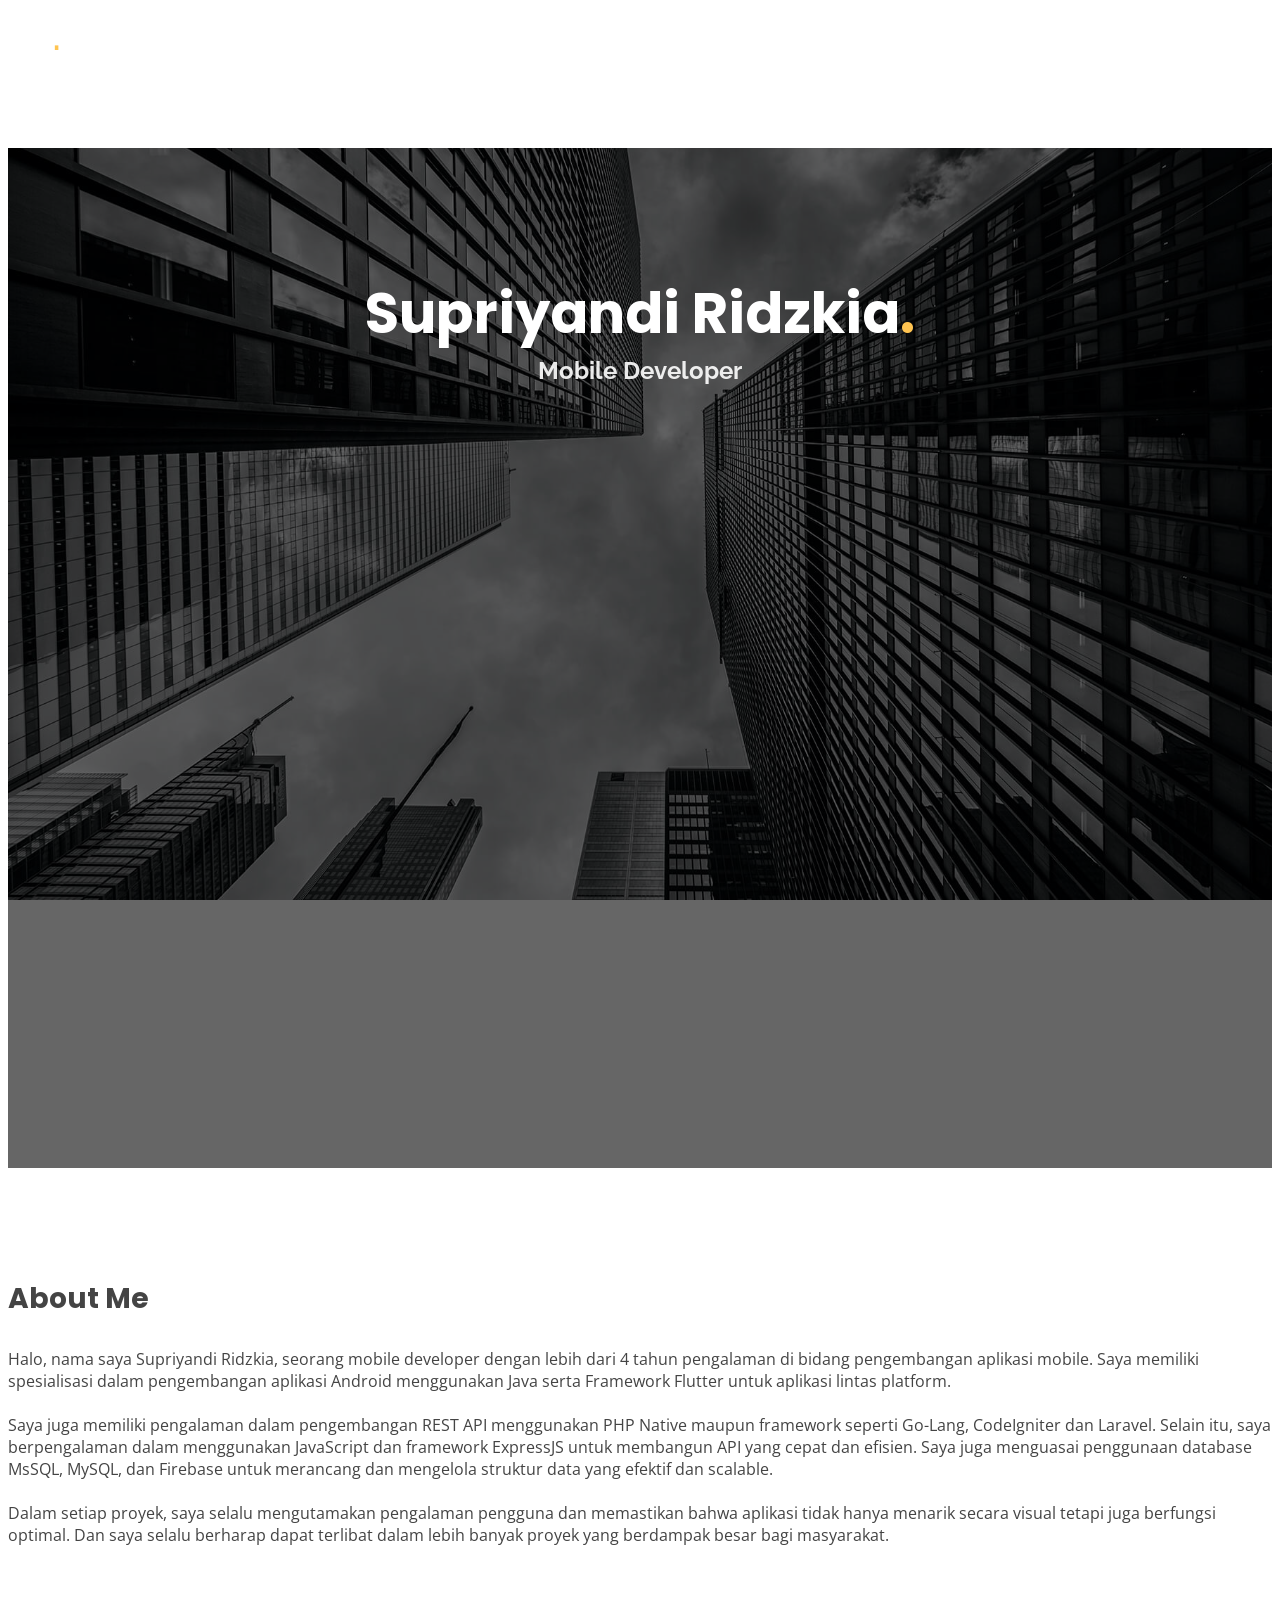
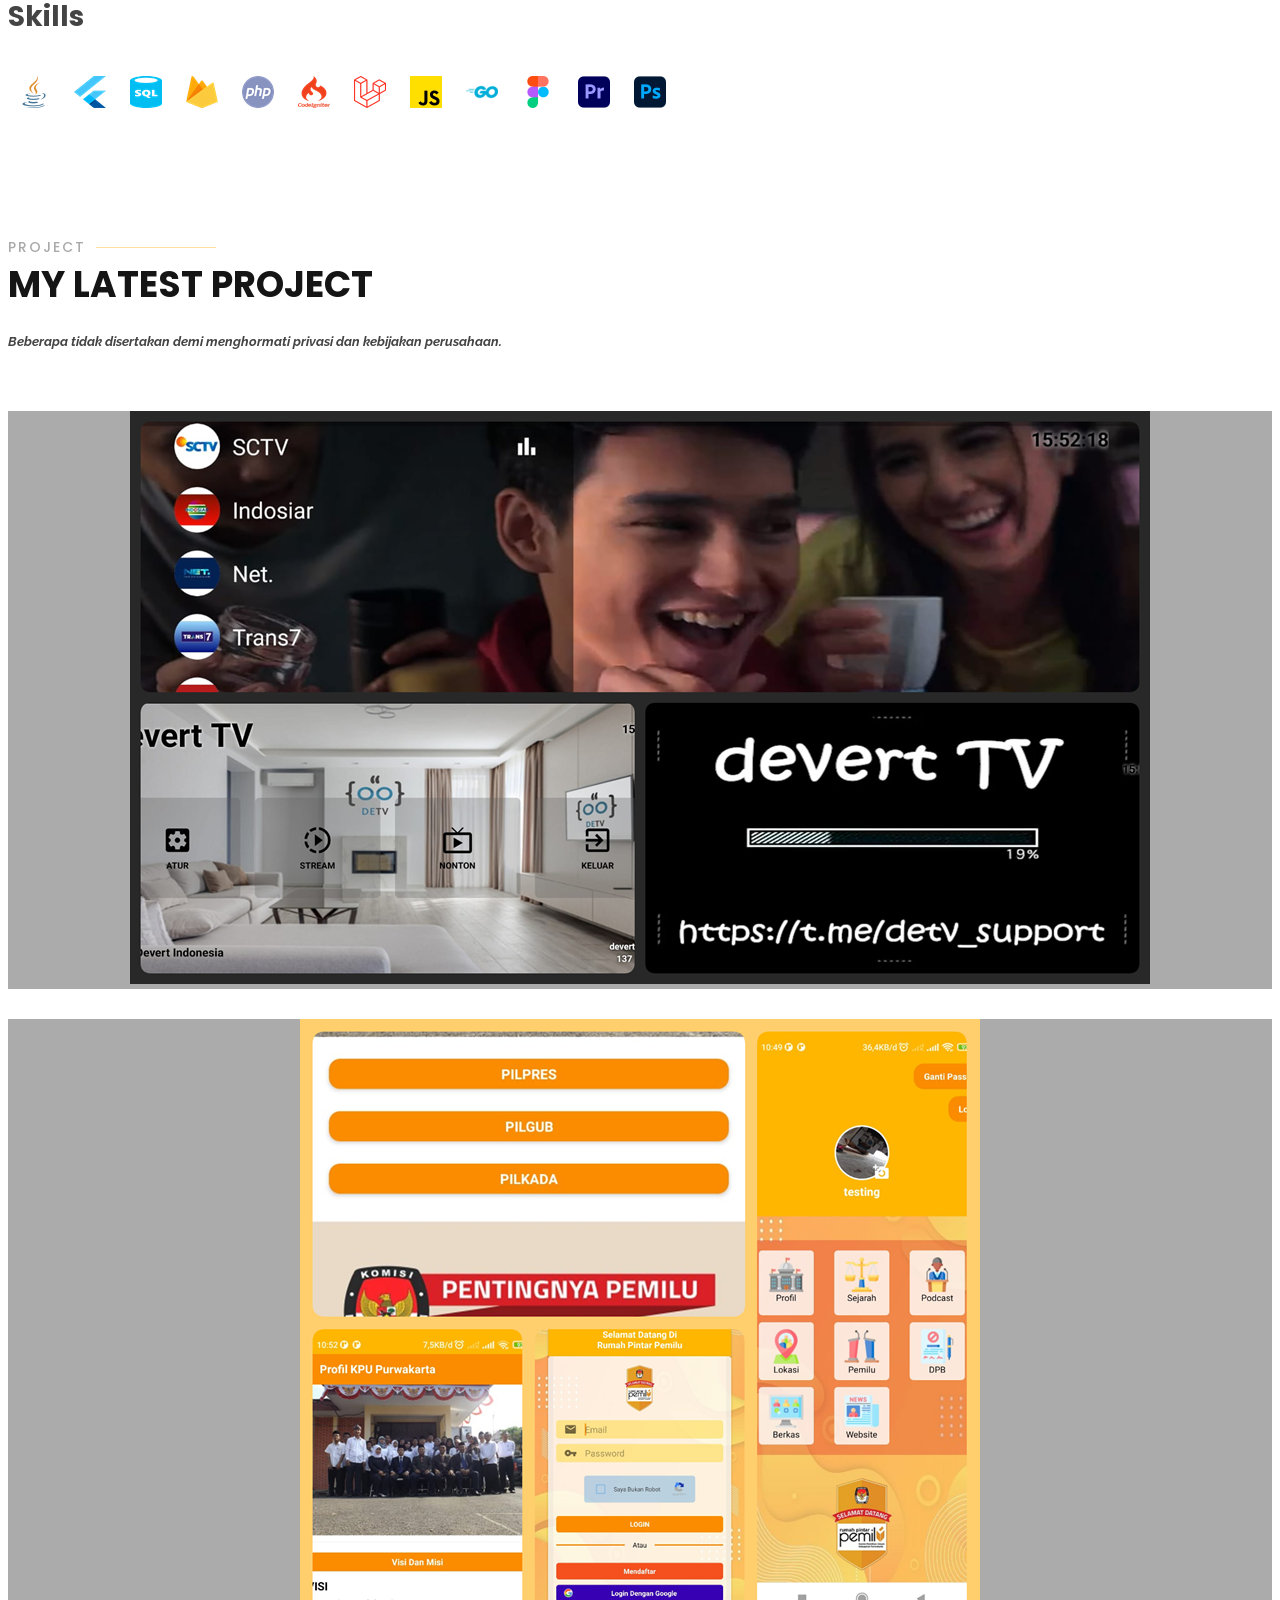
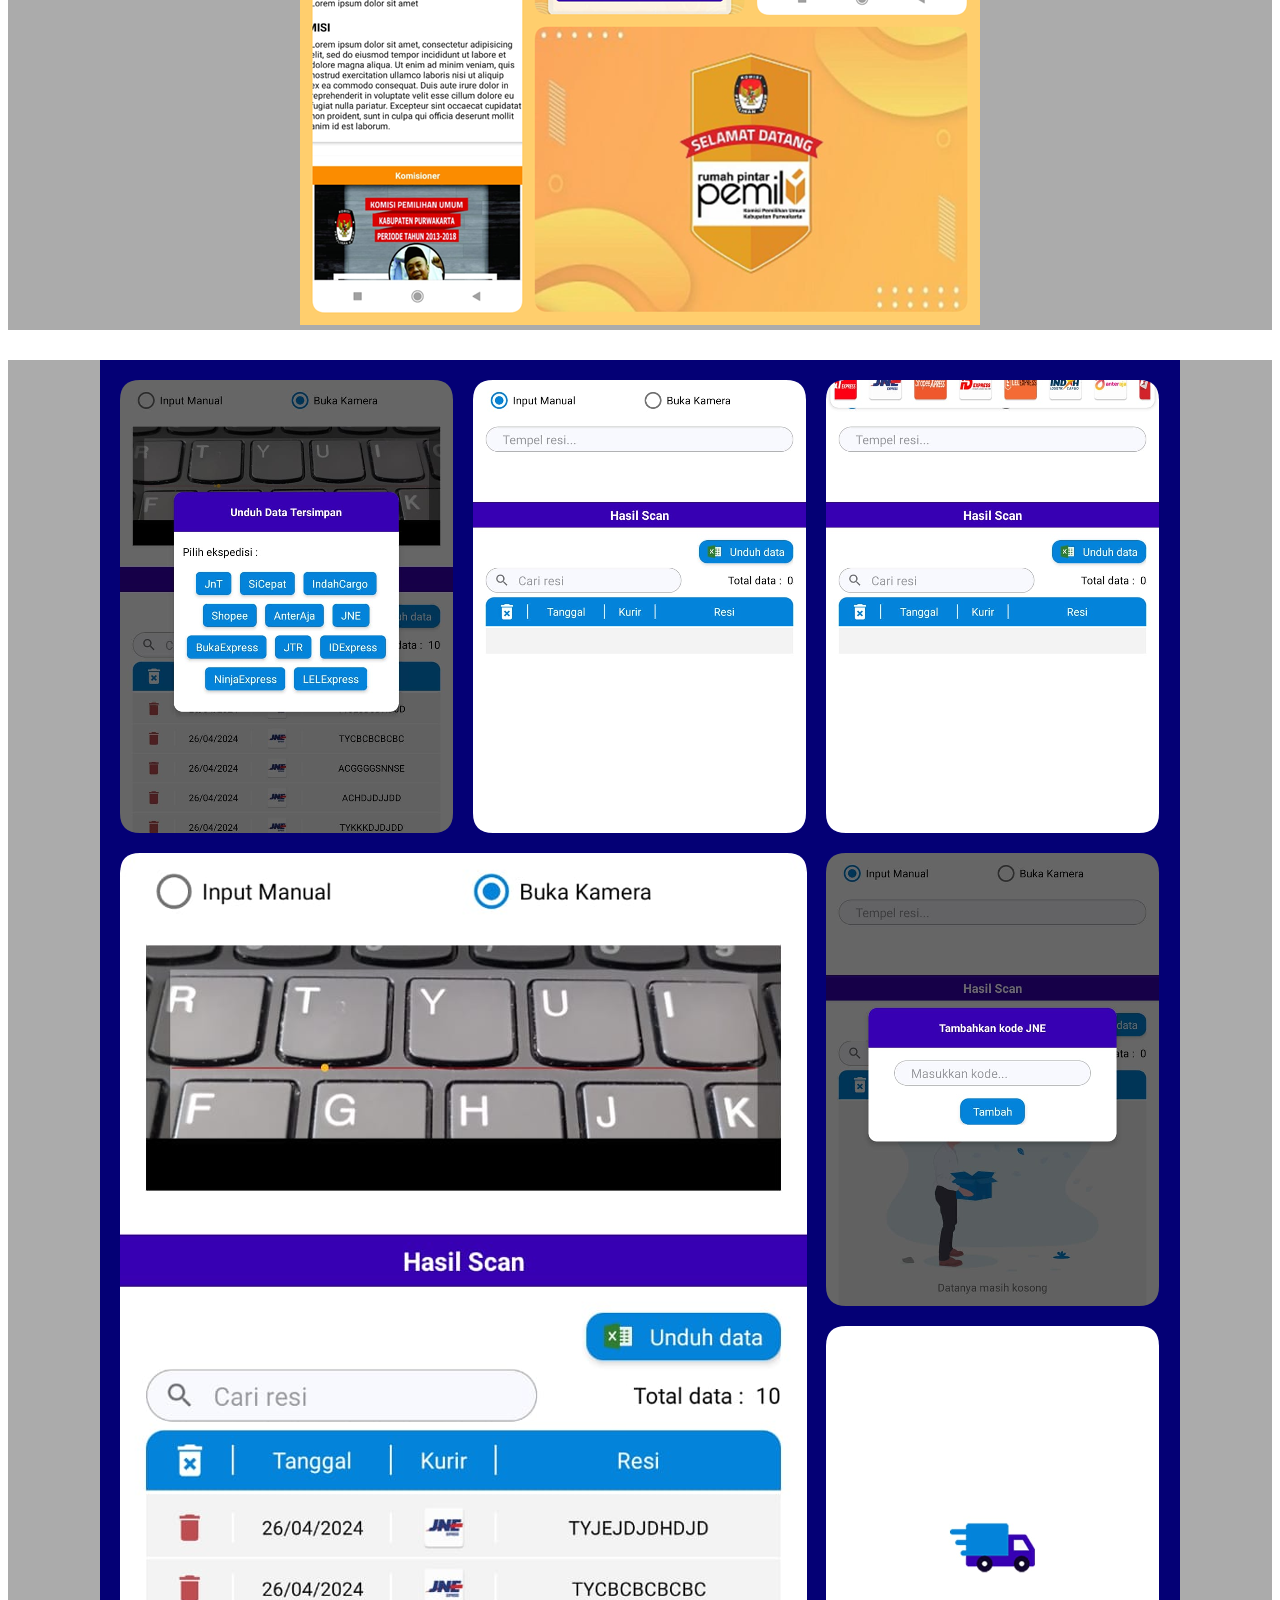
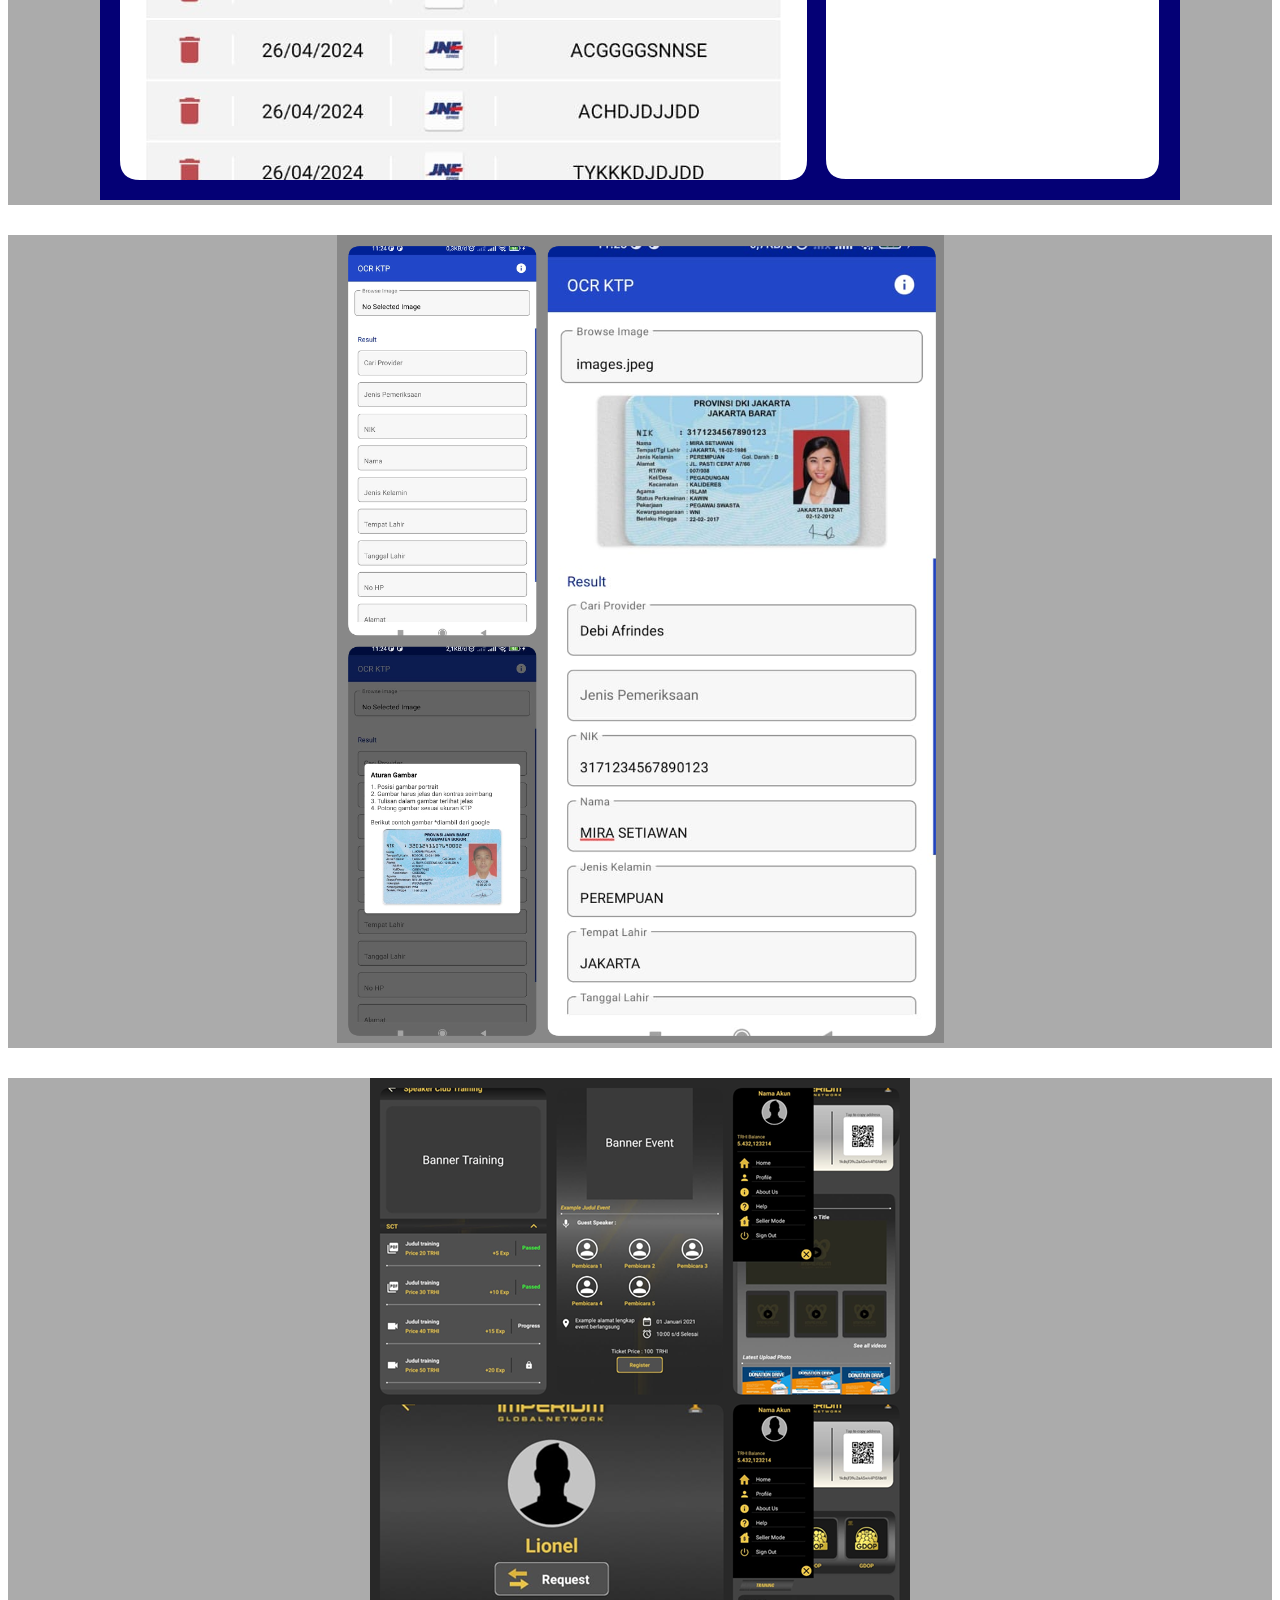
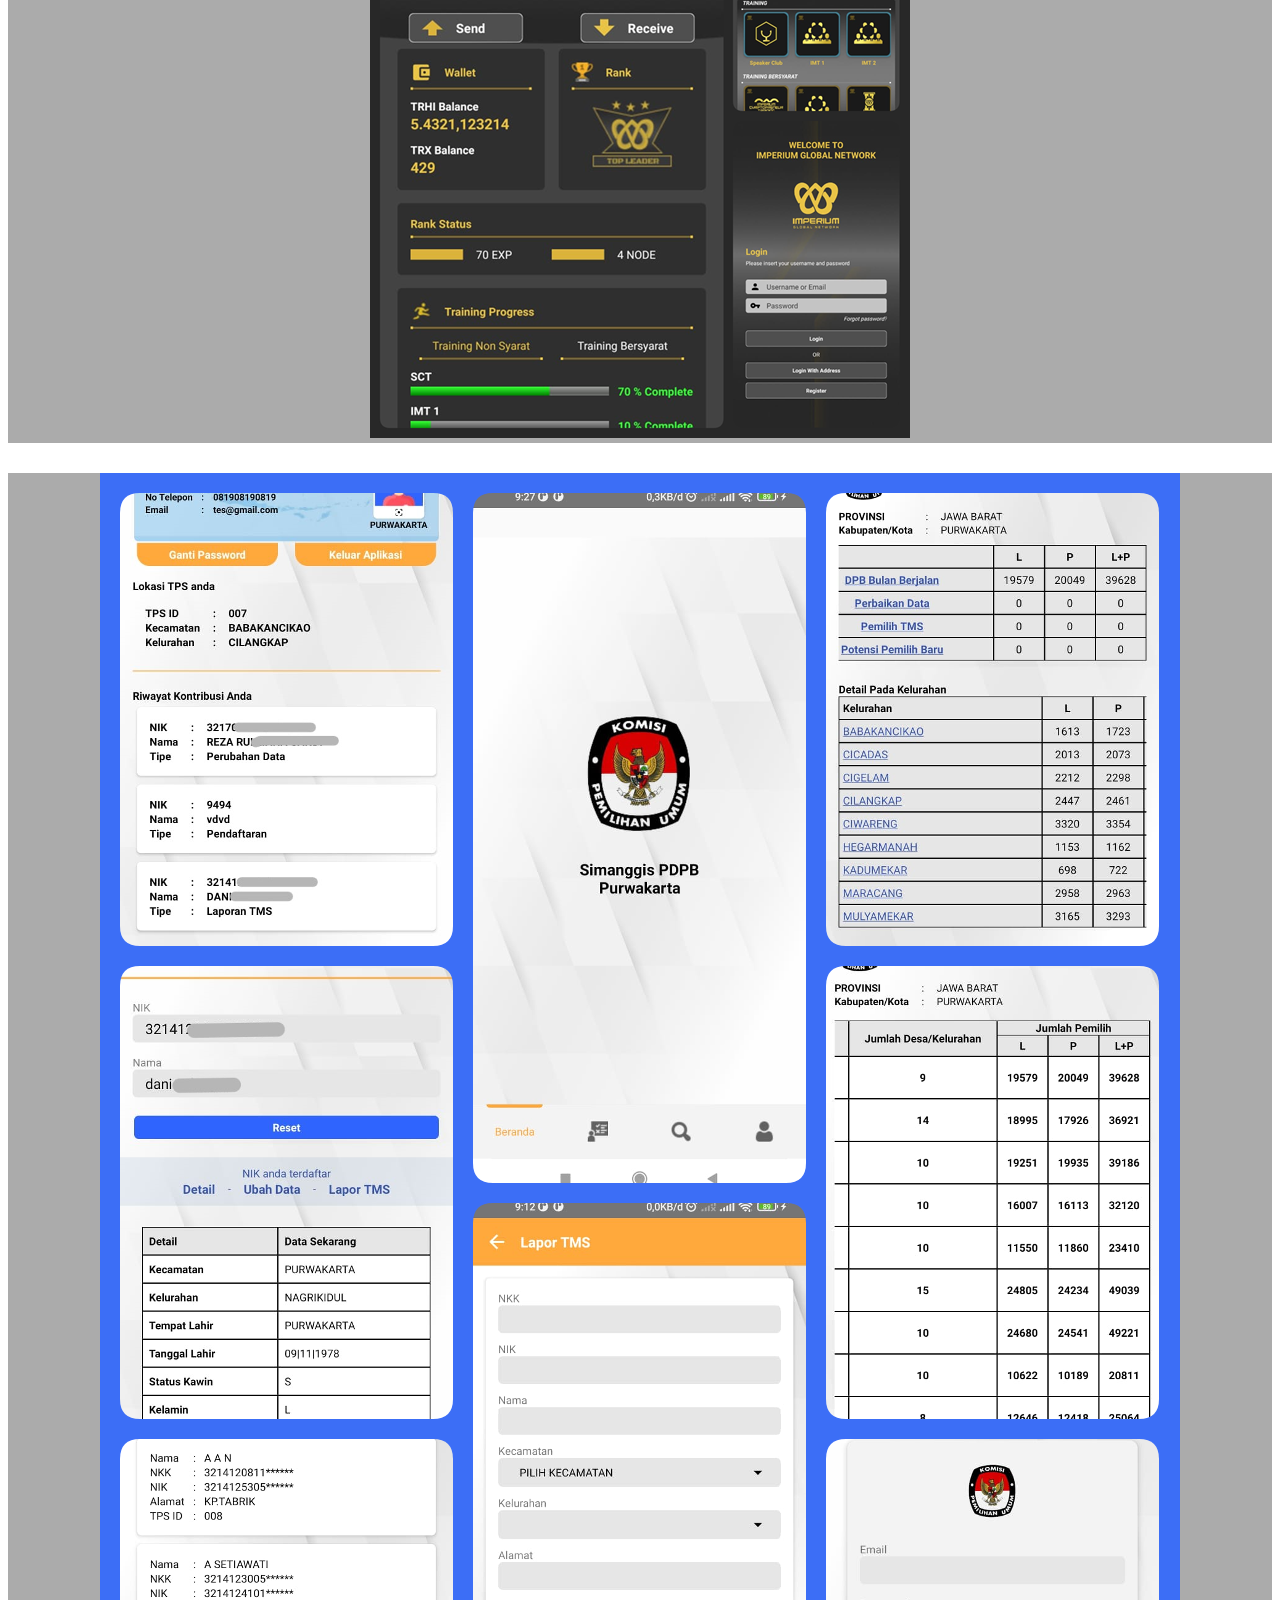
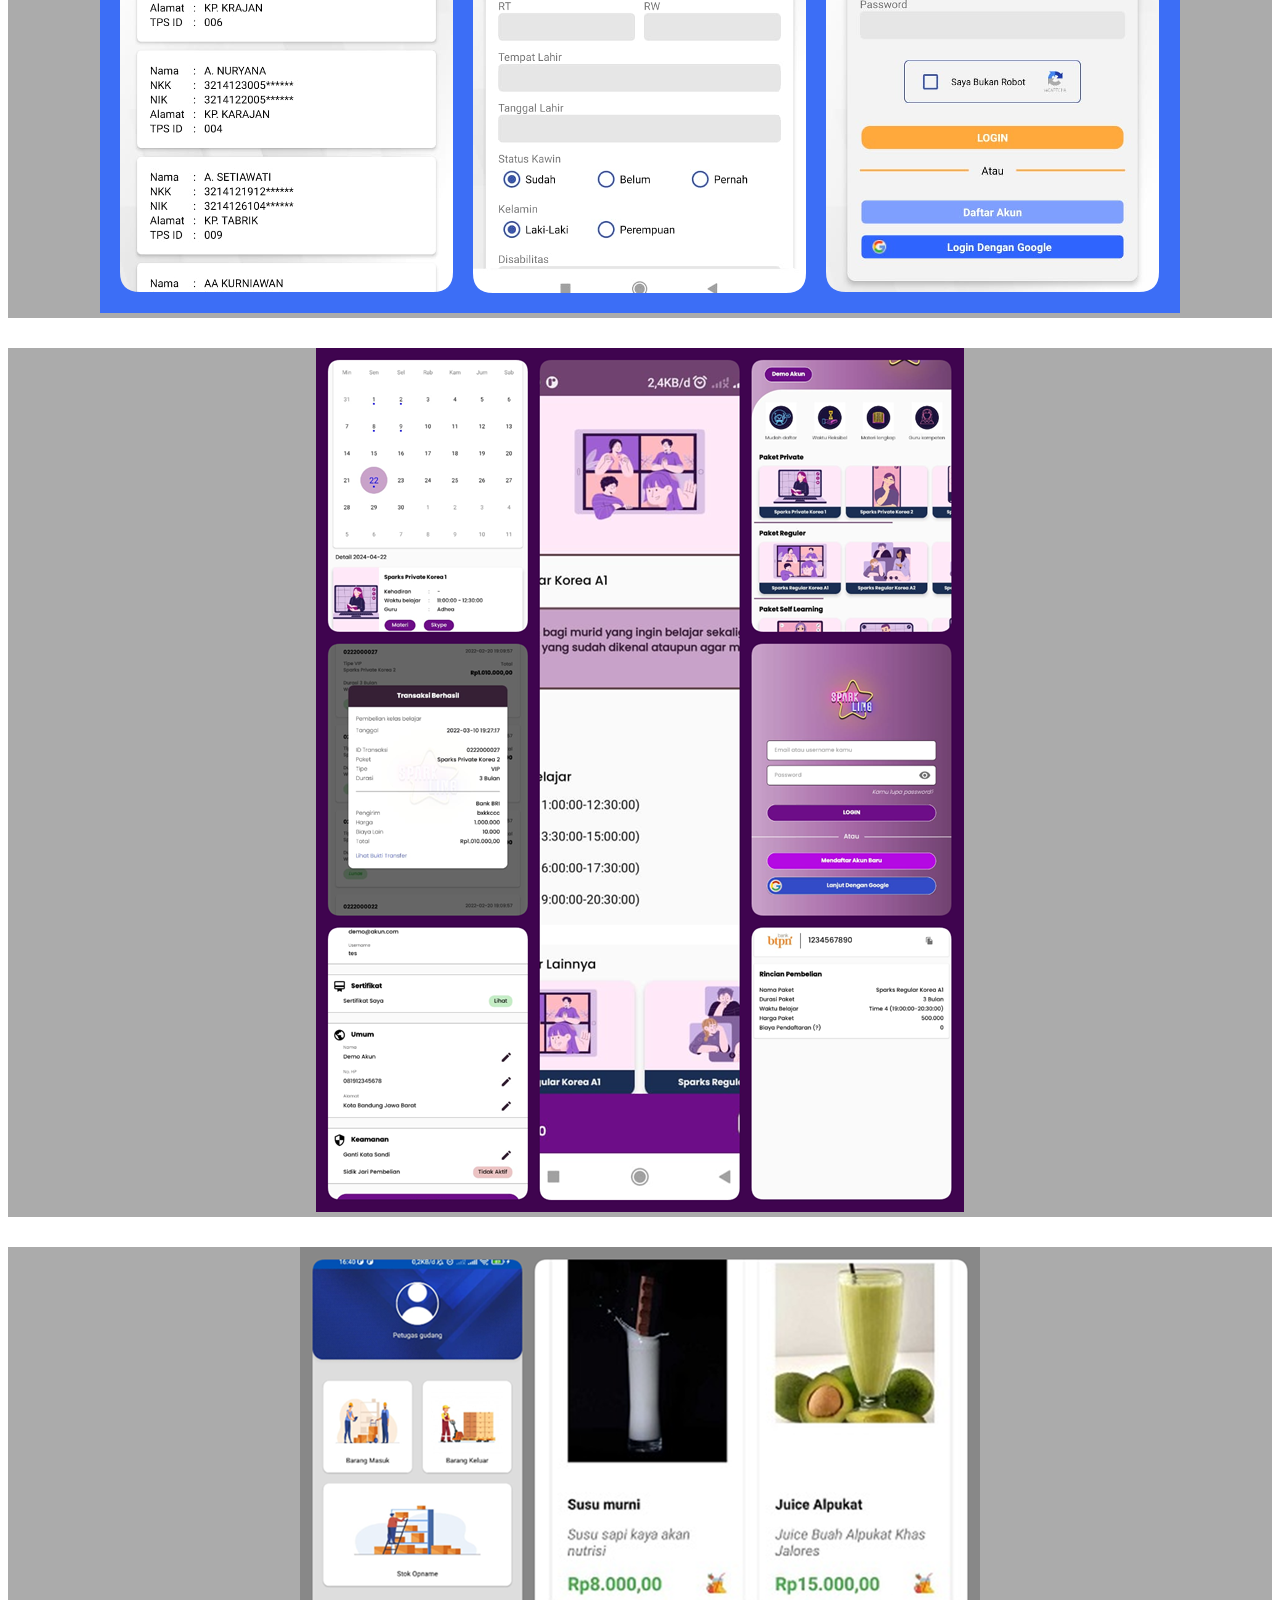
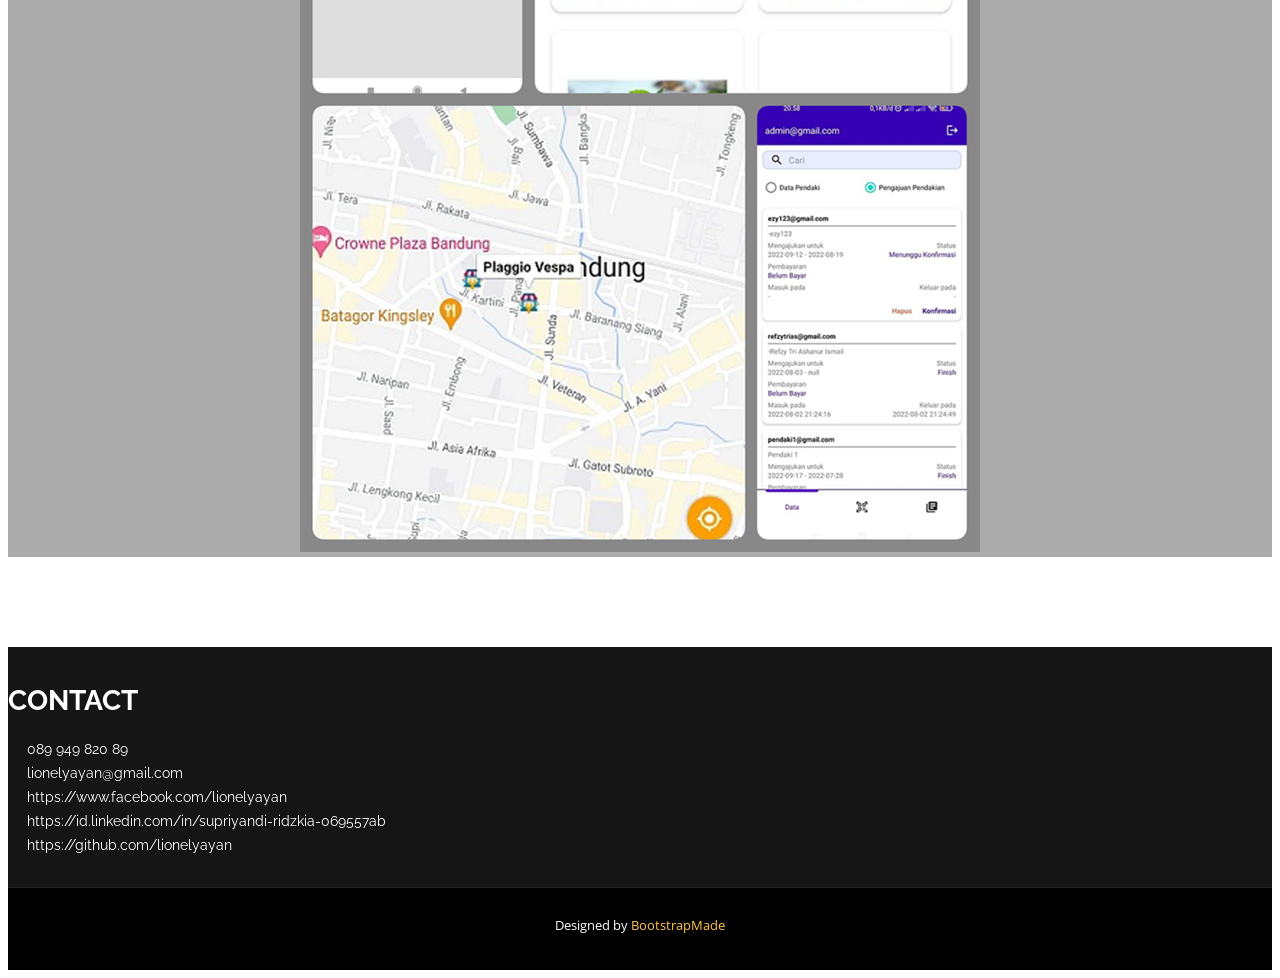
==== commit d4ac6570: "my portfolio" ====
--- a/index.html
+++ b/index.html
@@ -83,25 +83,25 @@
       <div class="container" data-aos="fade-up">
 
         <div class="row">
-          <div class="col-lg-6 order-1 order-lg-2" data-aos="fade-left" data-aos-delay="100">
+          <div class="col-lg-4 order-1 order-lg-2" data-aos="fade-left" data-aos-delay="100">
             <img src="assets/img/about.jpg" class="img-fluid" alt="">
           </div>
-          <div class="col-lg-6 pt-4 pt-lg-0 order-2 order-lg-1 content" data-aos="fade-right" data-aos-delay="100">
+          <div class="col-lg-8 pt-4 pt-lg-0 order-2 order-lg-1 content" data-aos="fade-right" data-aos-delay="100">
             <h3>About Me</h3>
             Halo, nama saya Supriyandi Ridzkia, seorang mobile developer dengan lebih dari 4 tahun pengalaman di bidang pengembangan aplikasi mobile. Saya memiliki spesialisasi dalam pengembangan aplikasi Android menggunakan Java serta Framework Flutter untuk aplikasi lintas platform.<br><br>Saya juga memiliki pengalaman dalam pengembangan REST API menggunakan PHP Native maupun framework seperti Go-Lang, CodeIgniter dan Laravel. Selain itu, saya berpengalaman dalam menggunakan JavaScript dan framework ExpressJS untuk membangun API yang cepat dan efisien. Saya juga menguasai penggunaan database MsSQL, MySQL, dan Firebase untuk merancang dan mengelola struktur data yang efektif dan scalable.<br><br>Dalam setiap proyek, saya selalu mengutamakan pengalaman pengguna dan memastikan bahwa aplikasi tidak hanya menarik secara visual tetapi juga berfungsi optimal. Dan saya selalu berharap dapat terlibat dalam lebih banyak proyek yang berdampak besar bagi masyarakat.<br><br>
             <h3>Skills</h3>
-            <img src="./assets/img/java.png" alt="Java" />&nbsp;&nbsp;&nbsp;&nbsp;
-            <img src="./assets/img/flutter.png" alt="Flutter" />&nbsp;&nbsp;&nbsp;&nbsp;
-            <img src="./assets/img/sql.png" alt="SQL" />&nbsp;&nbsp;&nbsp;&nbsp;
-            <img src="./assets/img/firebase.png" alt="Firebase" />&nbsp;&nbsp;&nbsp;&nbsp;
-            <img src="./assets/img/php.png" alt="php" />&nbsp;&nbsp;&nbsp;&nbsp;
-            <img src="./assets/img/codeigniter.png" alt="codeigniter" />&nbsp;&nbsp;&nbsp;&nbsp;
-            <img src="./assets/img/laravel.png" alt="laravel" />&nbsp;&nbsp;&nbsp;&nbsp;
-            <img src="./assets/img/js.png" alt="JS" />&nbsp;&nbsp;&nbsp;&nbsp;
-            <img src="./assets/img/golang.png" alt="GO" />&nbsp;&nbsp;&nbsp;&nbsp;
-            <img src="./assets/img/figma.png" alt="Figma" />&nbsp;&nbsp;&nbsp;&nbsp;
-            <img src="./assets/img/premiere-pro.png" alt="Adobe Premiere" />&nbsp;&nbsp;&nbsp;&nbsp;
-            <img src="./assets/img/photoshop.png" alt="Adobe Photoshop" />&nbsp;&nbsp;&nbsp;&nbsp;
+            <img src="./assets/img/java.png" alt="Java" style="margin: 10px;" />
+            <img src="./assets/img/flutter.png" alt="Flutter" style="margin: 10px;" />
+            <img src="./assets/img/sql.png" alt="SQL" style="margin: 10px;" />
+            <img src="./assets/img/firebase.png" alt="Firebase" style="margin: 10px;" />
+            <img src="./assets/img/php.png" alt="php" style="margin: 10px;" />
+            <img src="./assets/img/codeigniter.png" alt="codeigniter" style="margin: 10px;" />
+            <img src="./assets/img/laravel.png" alt="laravel" style="margin: 10px;" />
+            <img src="./assets/img/js.png" alt="JS" style="margin: 10px;" />
+            <img src="./assets/img/golang.png" alt="GO" style="margin: 10px;" />
+            <img src="./assets/img/figma.png" alt="Figma" style="margin: 10px;" />
+            <img src="./assets/img/premiere-pro.png" alt="Adobe Premiere Pro" style="margin: 10px;" />
+            <img src="./assets/img/photoshop.png" alt="Adobe Photoshop" style="margin: 10px;" />
           </div>
         </div>
 
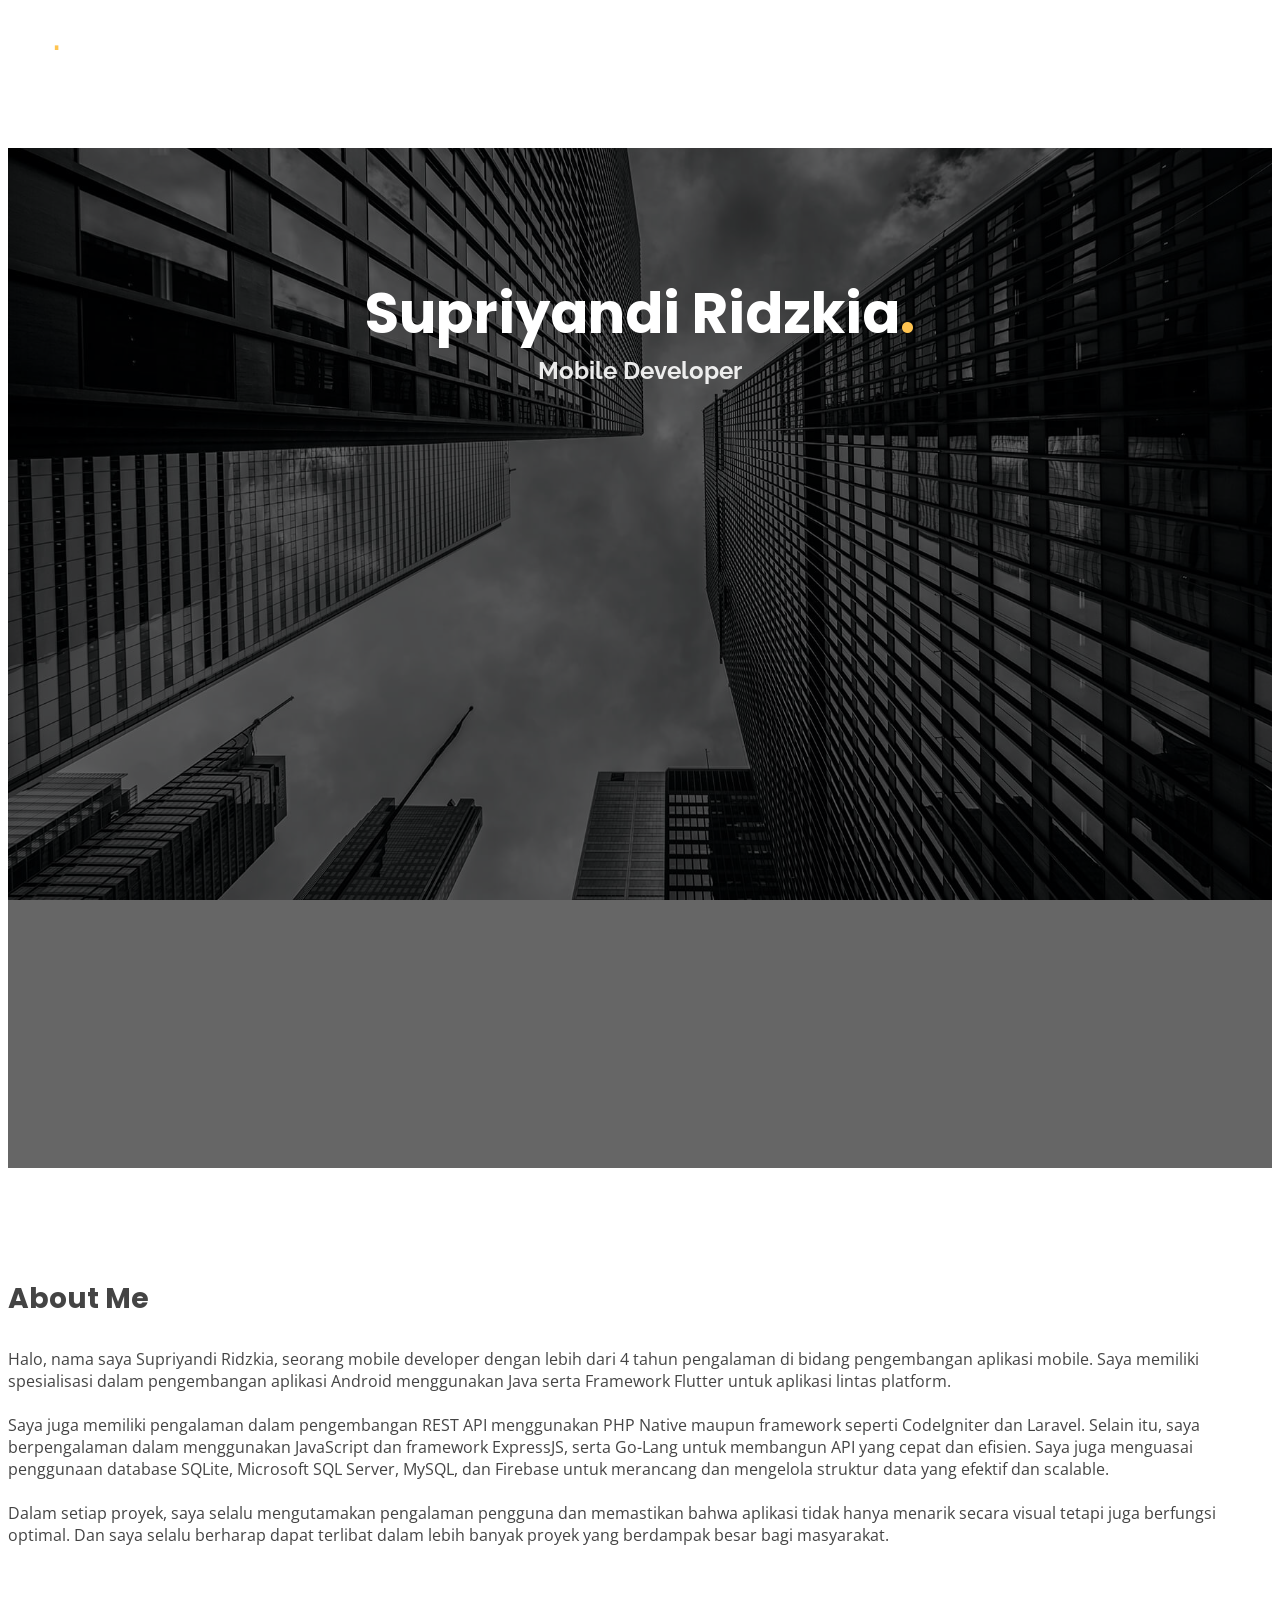
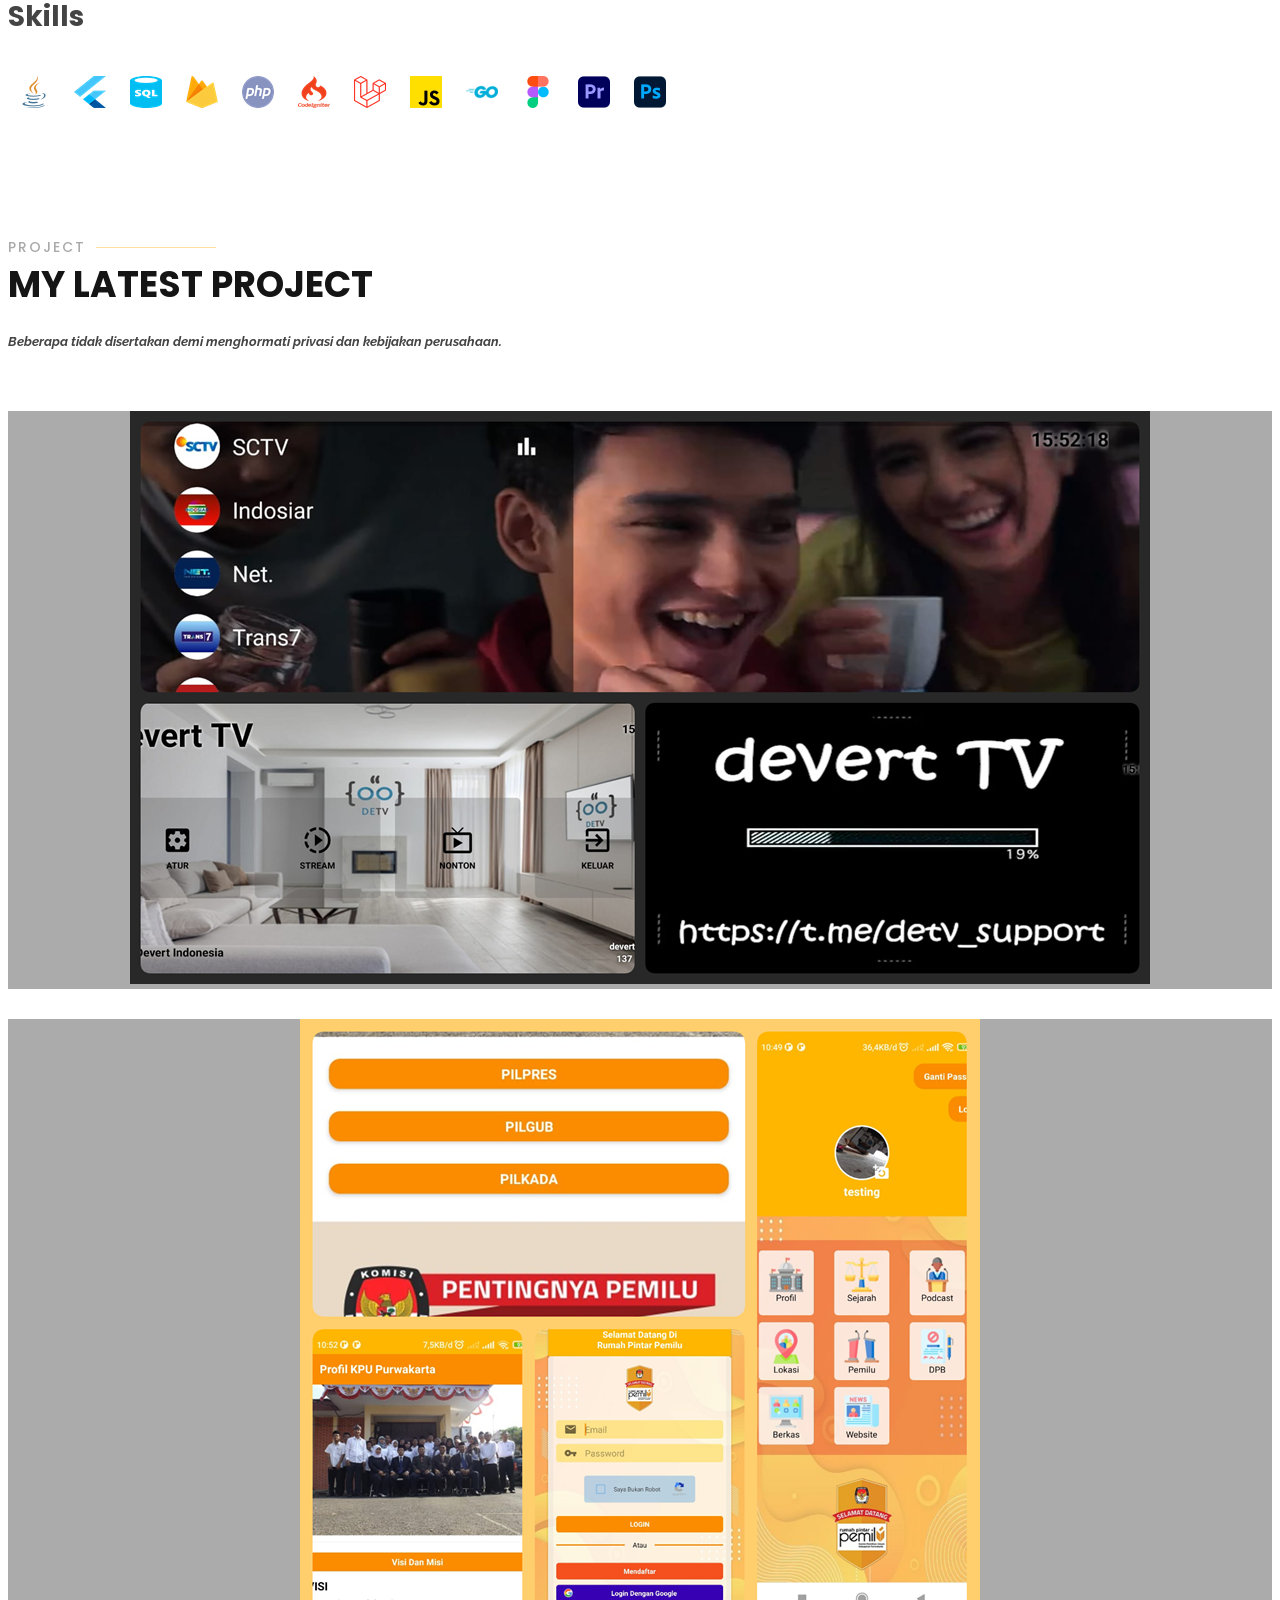
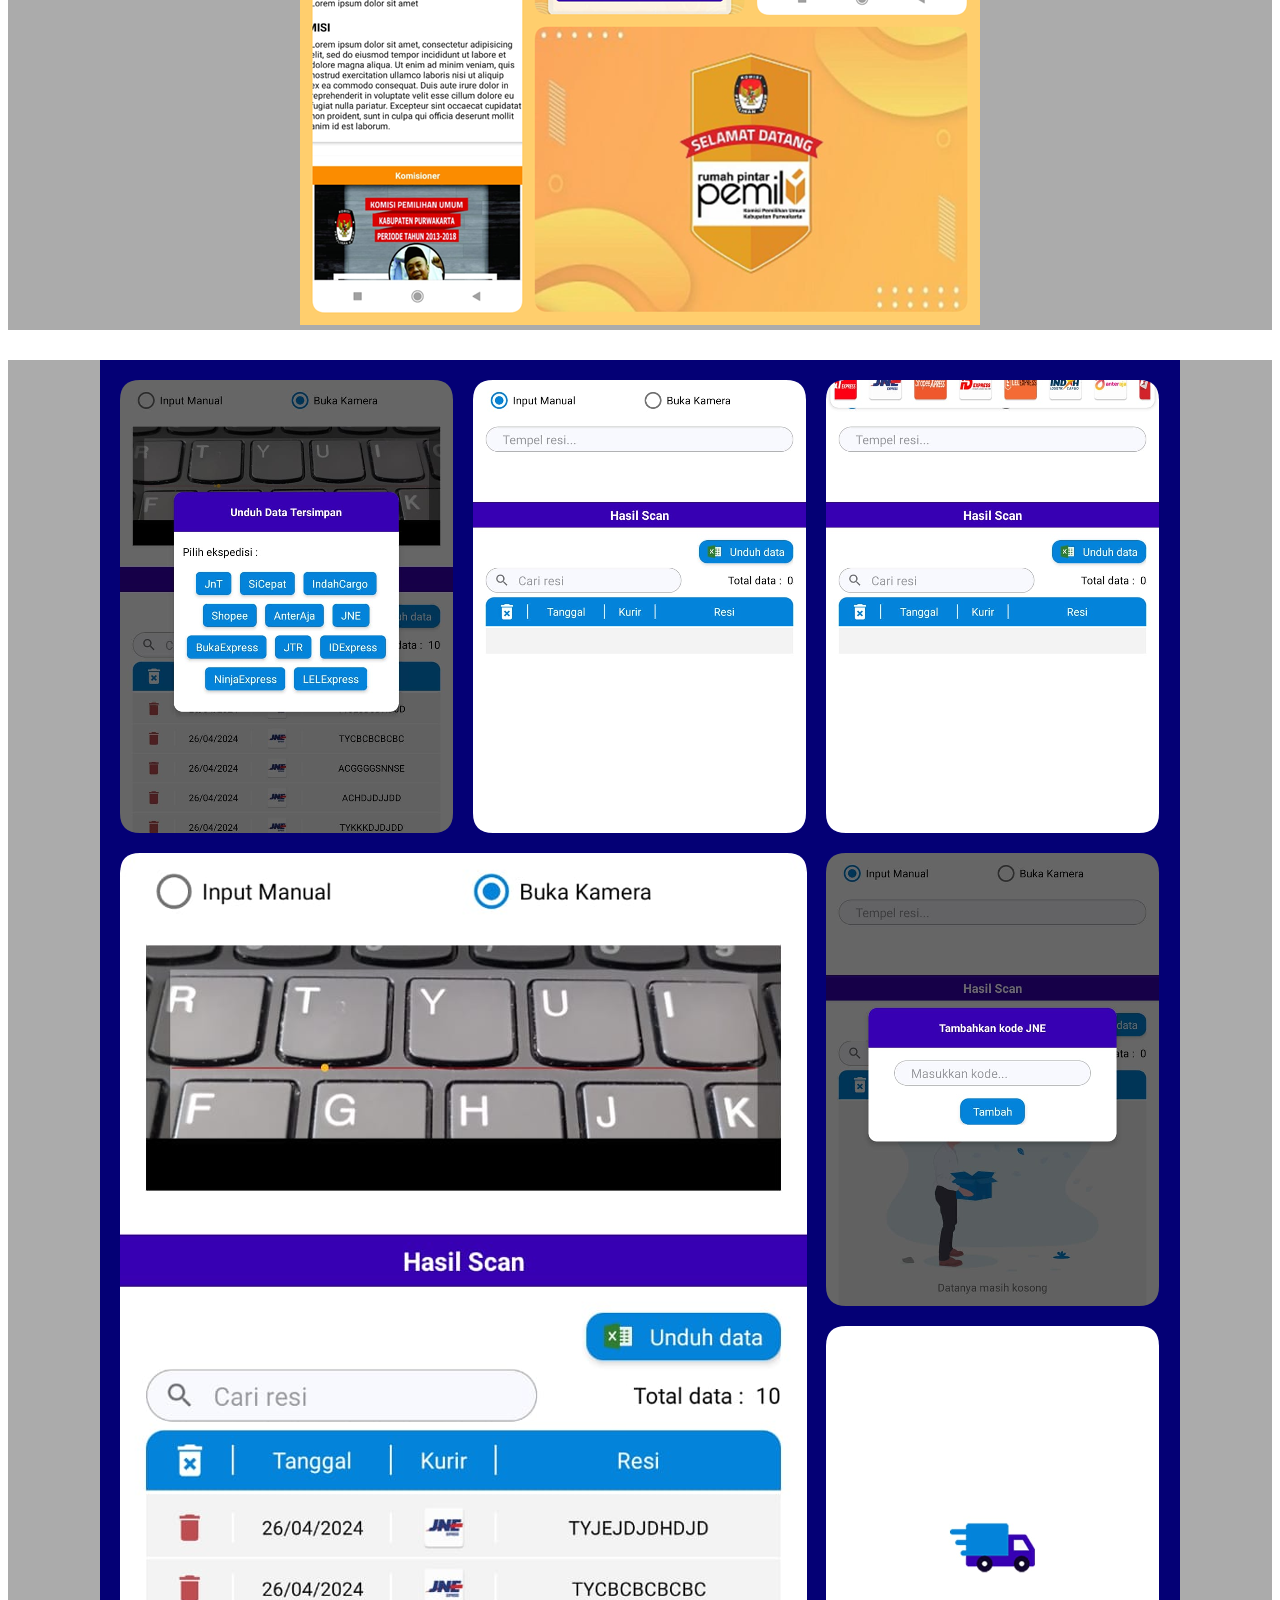
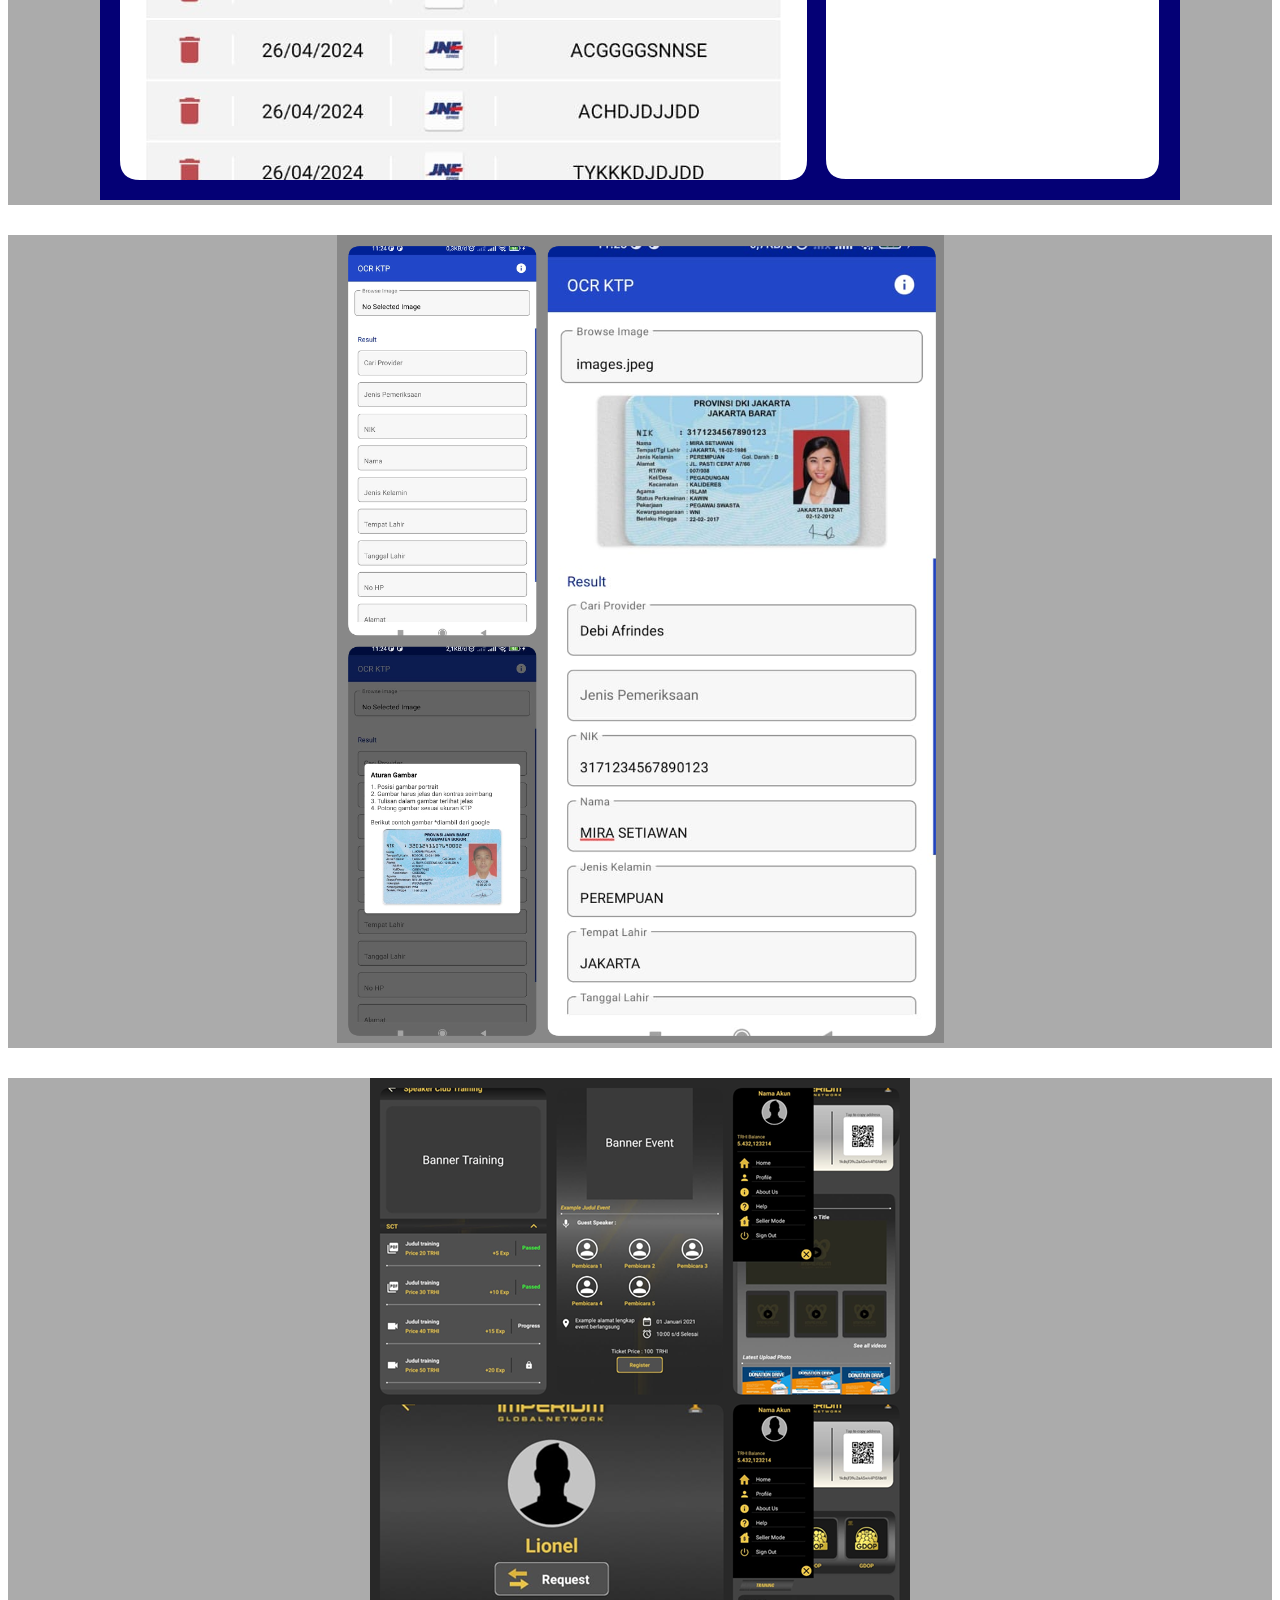
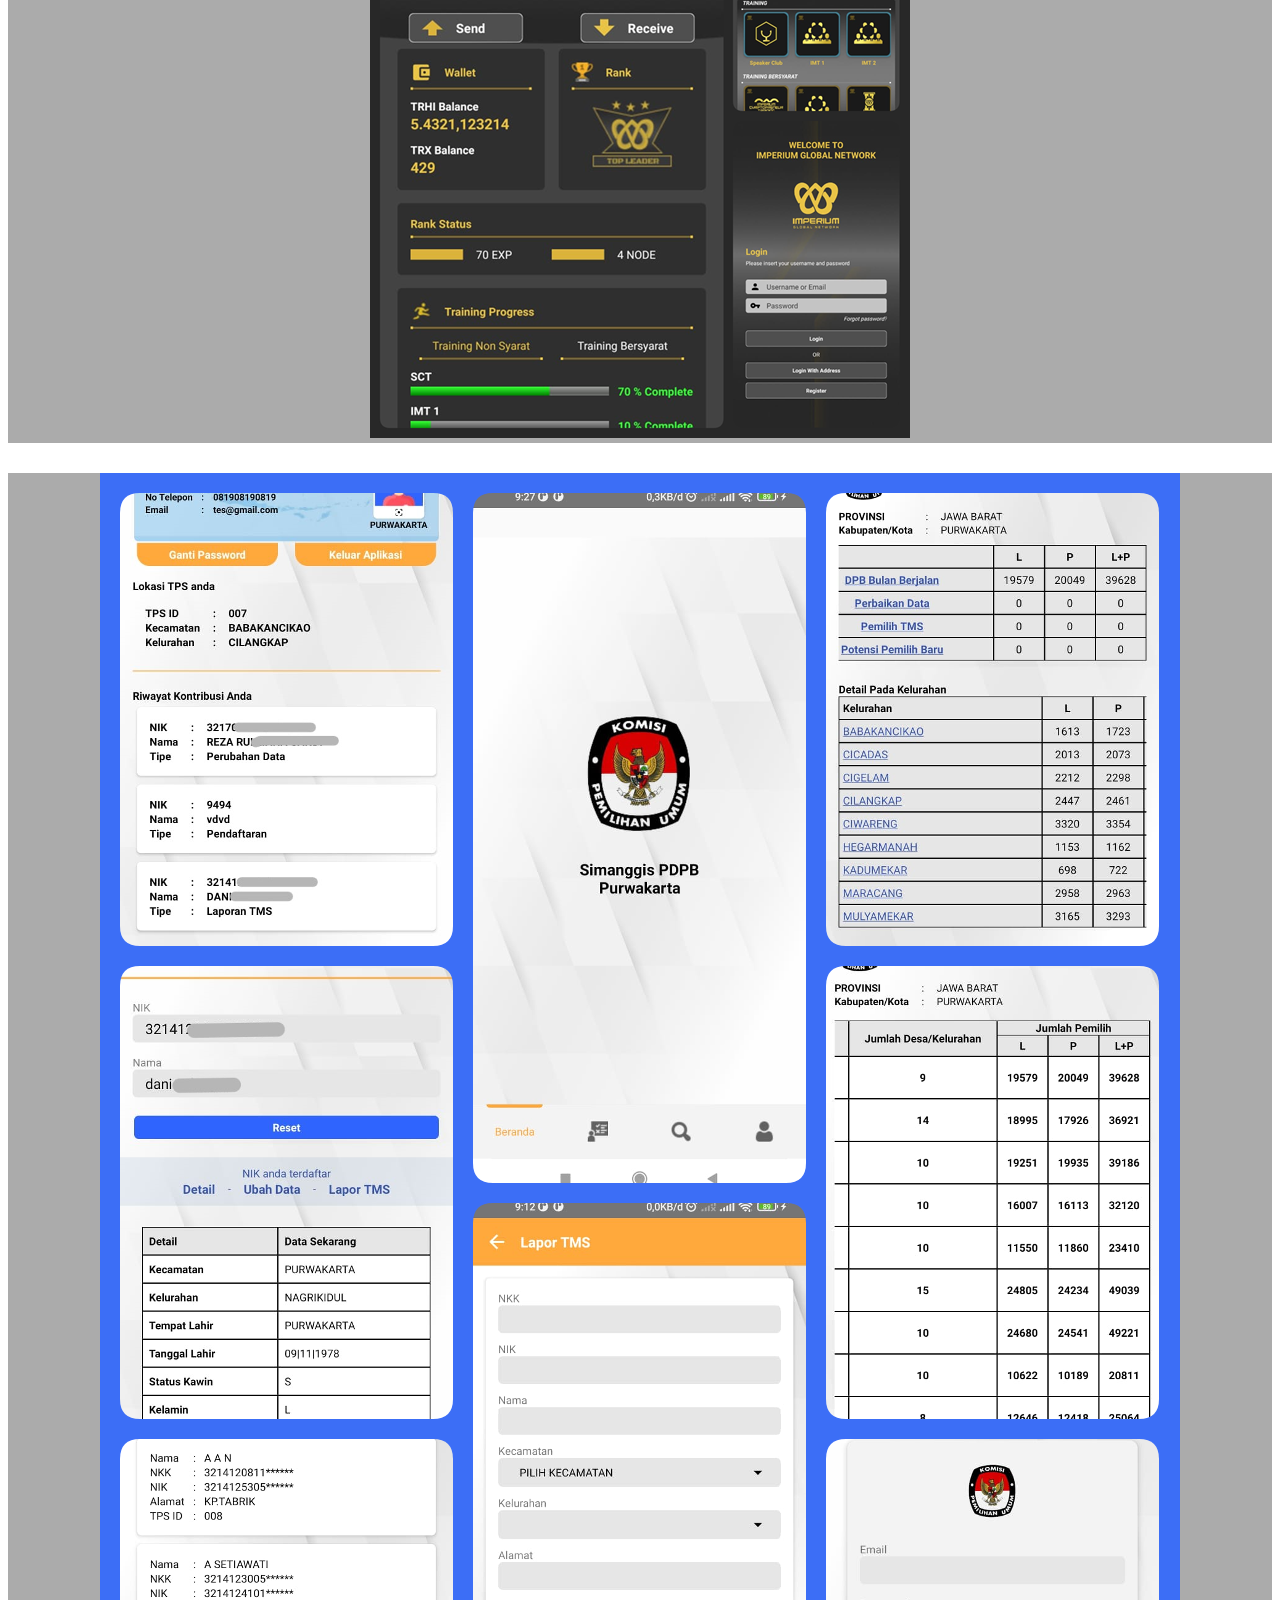
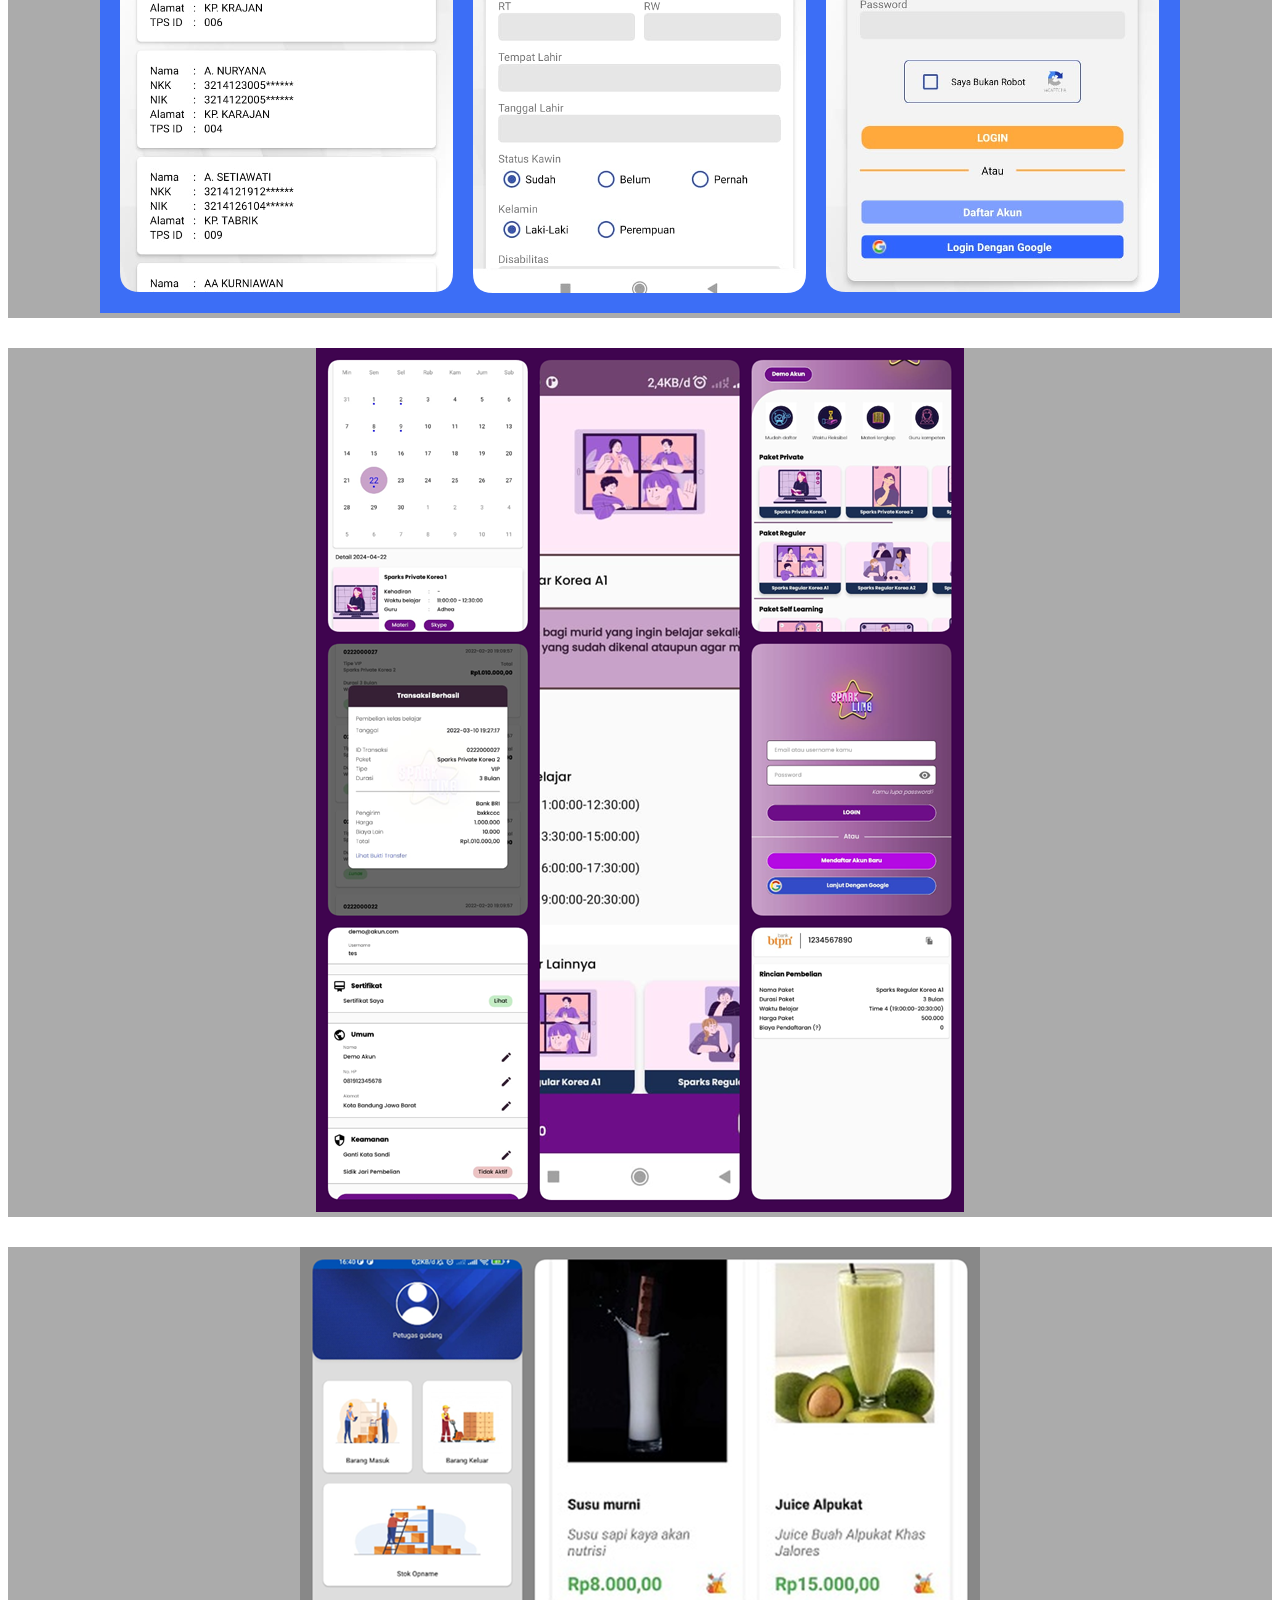
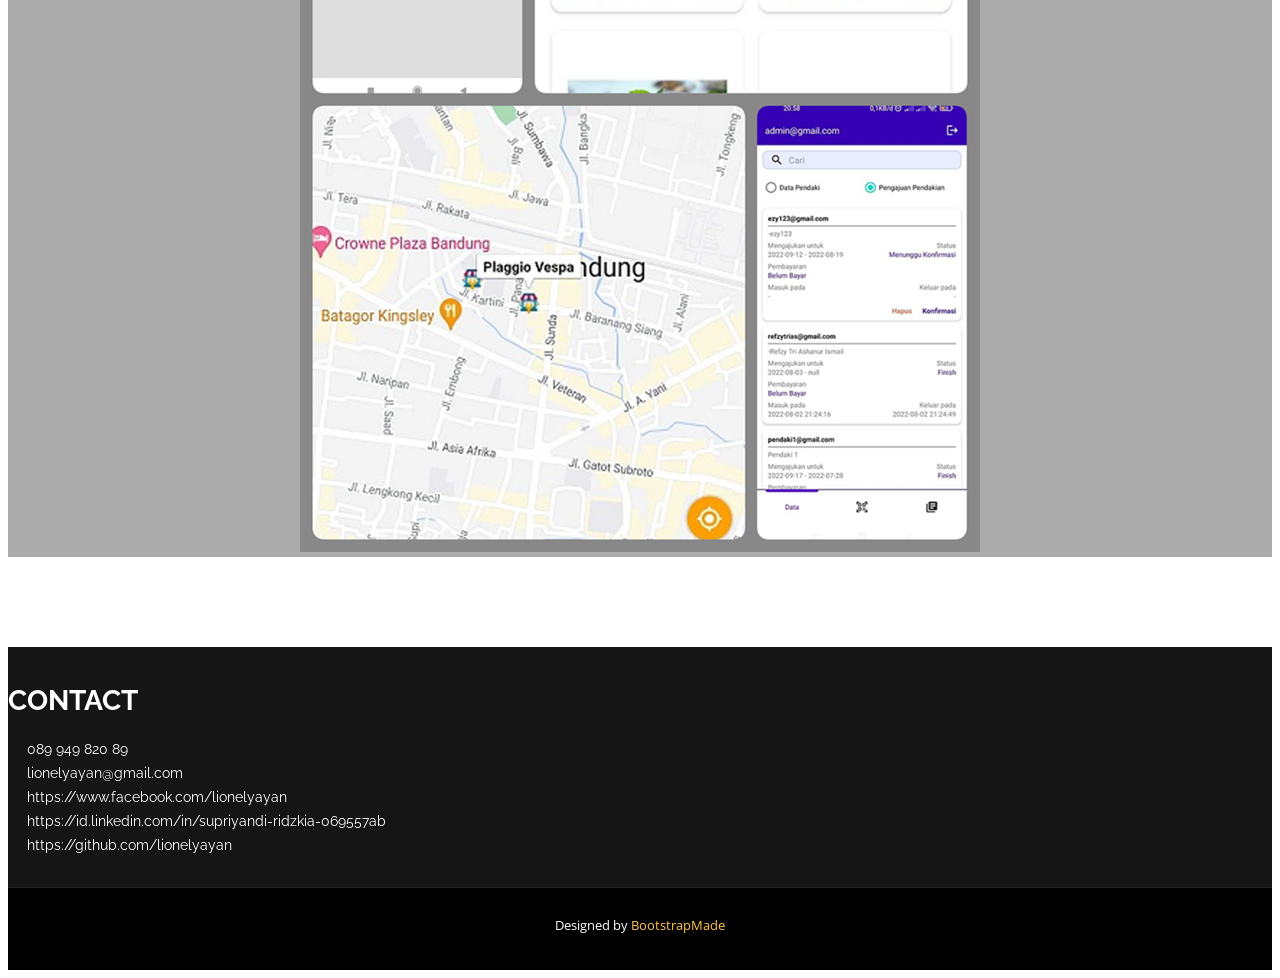
==== commit 9626a323: "my portfolio" ====
--- a/index.html
+++ b/index.html
@@ -88,7 +88,7 @@
           </div>
           <div class="col-lg-8 pt-4 pt-lg-0 order-2 order-lg-1 content" data-aos="fade-right" data-aos-delay="100">
             <h3>About Me</h3>
-            Halo, nama saya Supriyandi Ridzkia, seorang mobile developer dengan lebih dari 4 tahun pengalaman di bidang pengembangan aplikasi mobile. Saya memiliki spesialisasi dalam pengembangan aplikasi Android menggunakan Java serta Framework Flutter untuk aplikasi lintas platform.<br><br>Saya juga memiliki pengalaman dalam pengembangan REST API menggunakan PHP Native maupun framework seperti Go-Lang, CodeIgniter dan Laravel. Selain itu, saya berpengalaman dalam menggunakan JavaScript dan framework ExpressJS untuk membangun API yang cepat dan efisien. Saya juga menguasai penggunaan database MsSQL, MySQL, dan Firebase untuk merancang dan mengelola struktur data yang efektif dan scalable.<br><br>Dalam setiap proyek, saya selalu mengutamakan pengalaman pengguna dan memastikan bahwa aplikasi tidak hanya menarik secara visual tetapi juga berfungsi optimal. Dan saya selalu berharap dapat terlibat dalam lebih banyak proyek yang berdampak besar bagi masyarakat.<br><br>
+            Halo, nama saya Supriyandi Ridzkia, seorang mobile developer dengan lebih dari 4 tahun pengalaman di bidang pengembangan aplikasi mobile. Saya memiliki spesialisasi dalam pengembangan aplikasi Android menggunakan Java serta Framework Flutter untuk aplikasi lintas platform.<br><br>Saya juga memiliki pengalaman dalam pengembangan REST API menggunakan PHP Native maupun framework seperti CodeIgniter dan Laravel. Selain itu, saya berpengalaman dalam menggunakan JavaScript dan framework ExpressJS, serta Go-Lang untuk membangun API yang cepat dan efisien. Saya juga menguasai penggunaan database SQLite, Microsoft SQL Server, MySQL, dan Firebase untuk merancang dan mengelola struktur data yang efektif dan scalable.<br><br>Dalam setiap proyek, saya selalu mengutamakan pengalaman pengguna dan memastikan bahwa aplikasi tidak hanya menarik secara visual tetapi juga berfungsi optimal. Dan saya selalu berharap dapat terlibat dalam lebih banyak proyek yang berdampak besar bagi masyarakat.<br><br>
             <h3>Skills</h3>
             <img src="./assets/img/java.png" alt="Java" style="margin: 10px;" />
             <img src="./assets/img/flutter.png" alt="Flutter" style="margin: 10px;" />
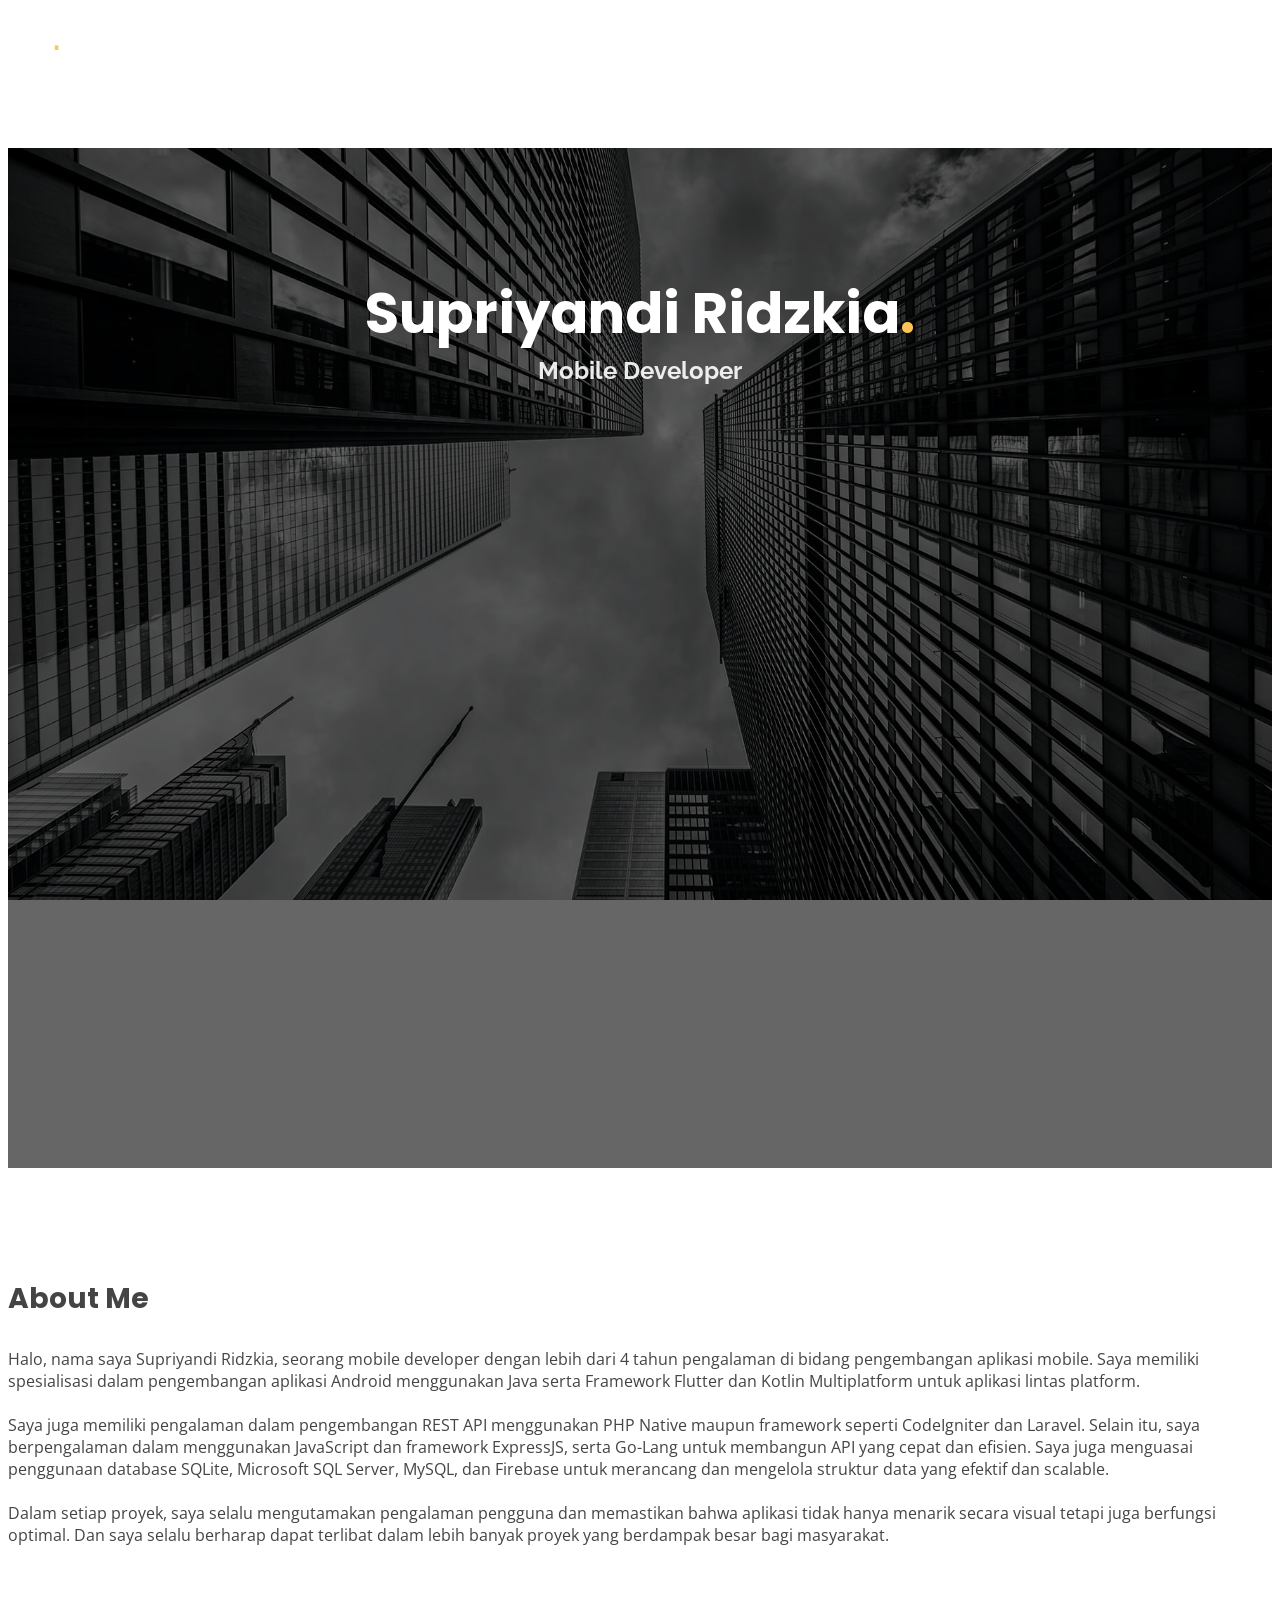
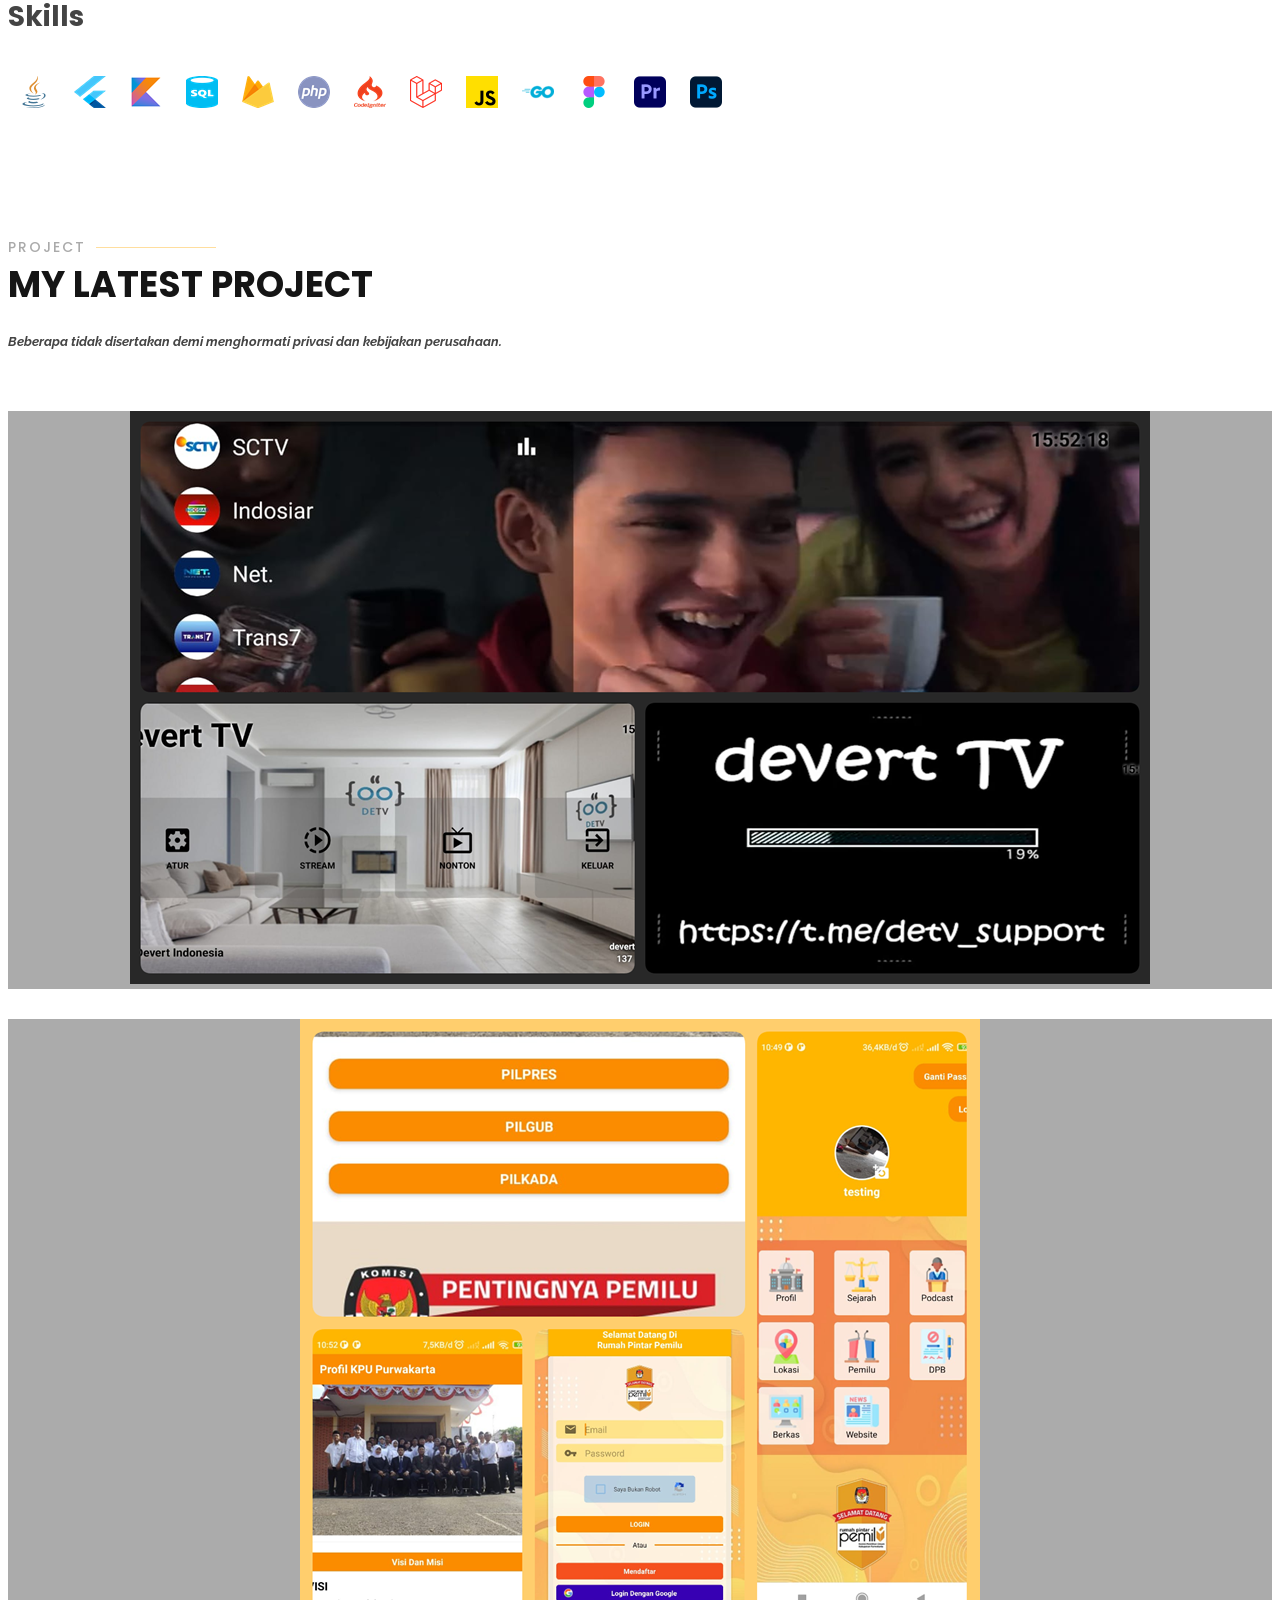
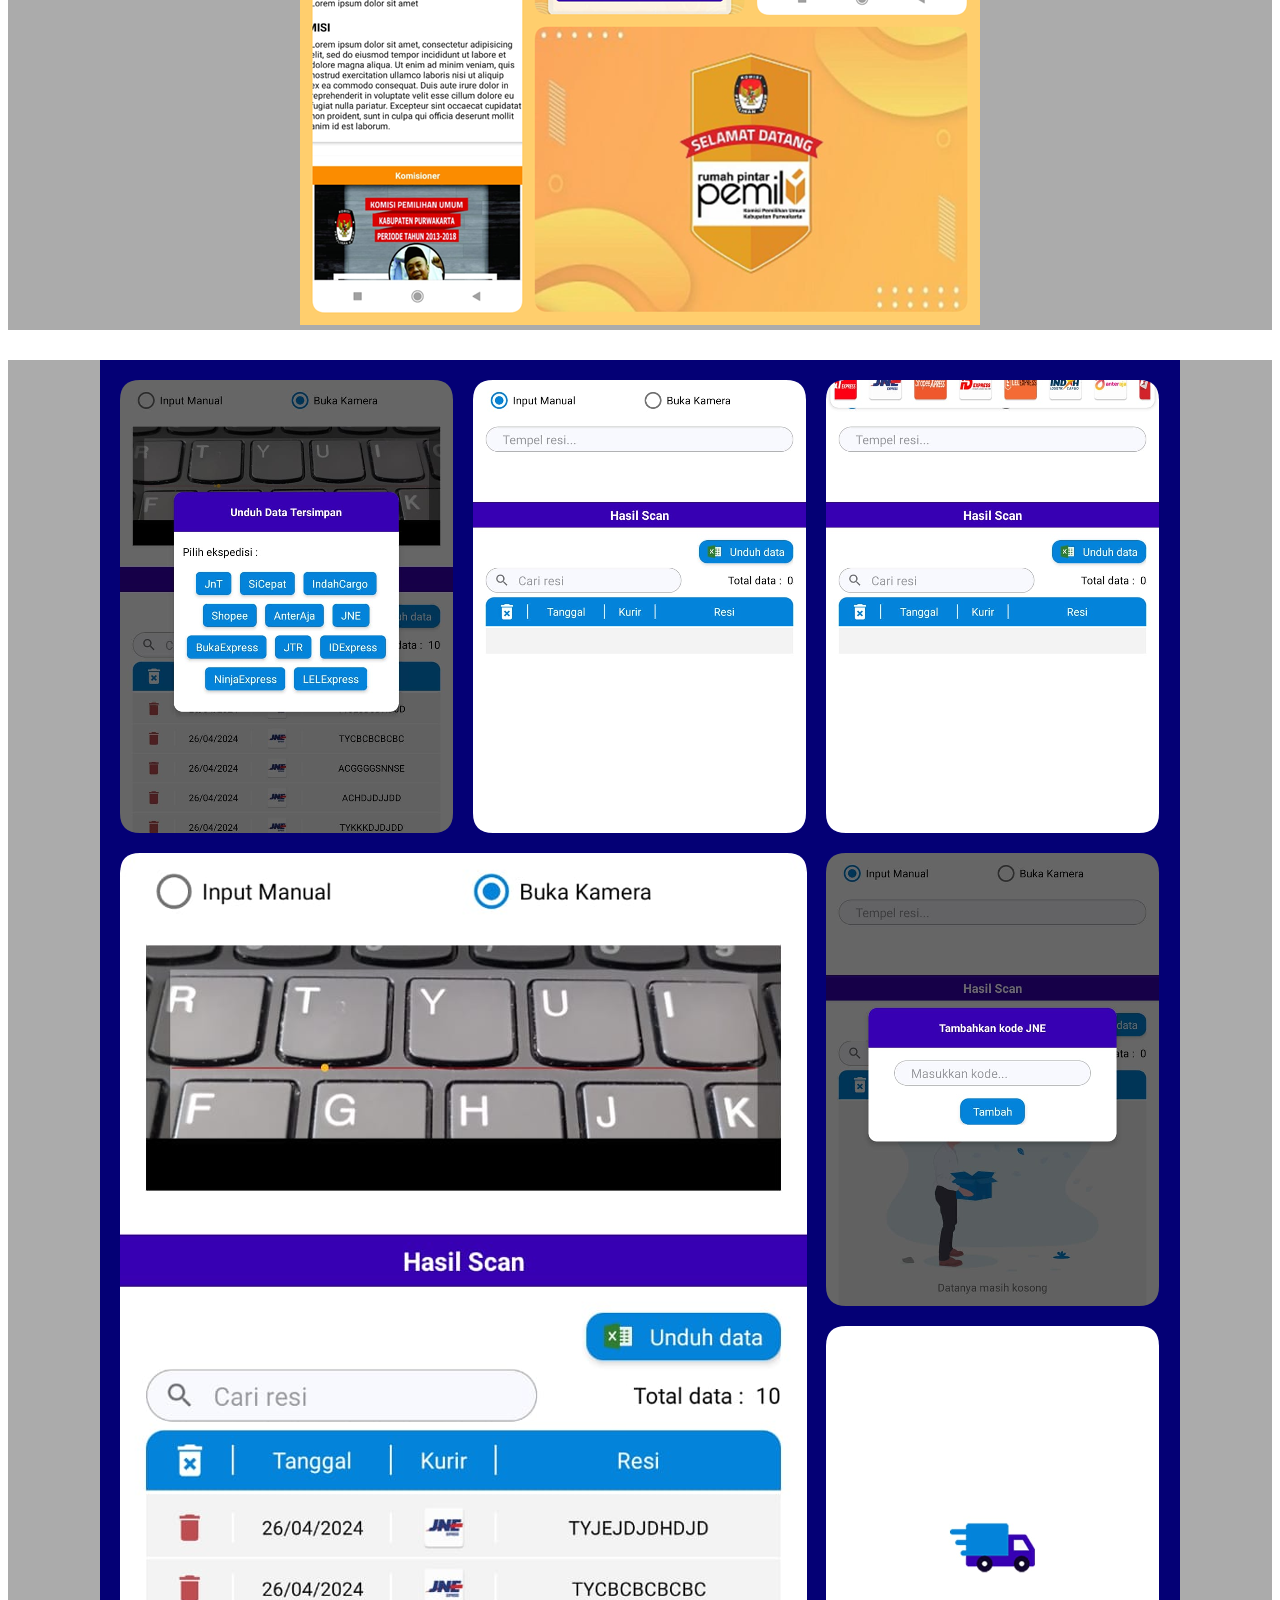
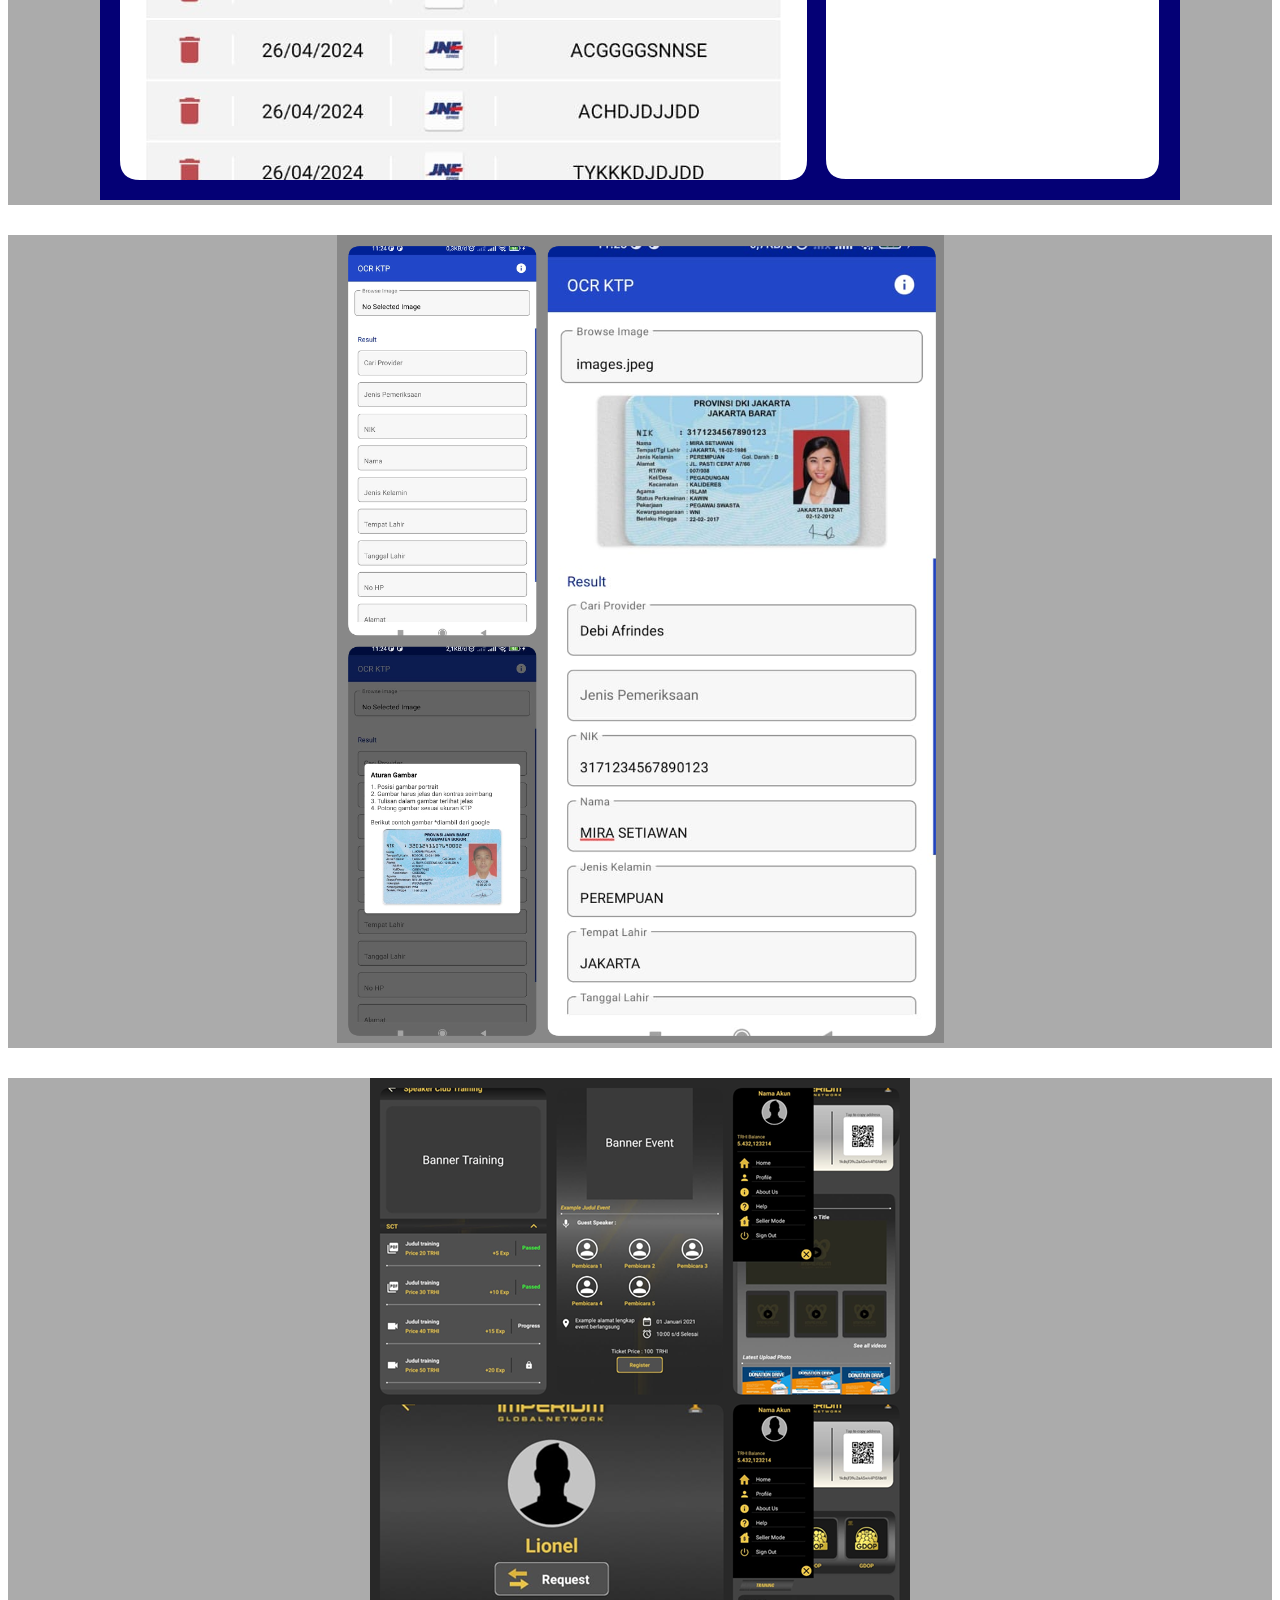
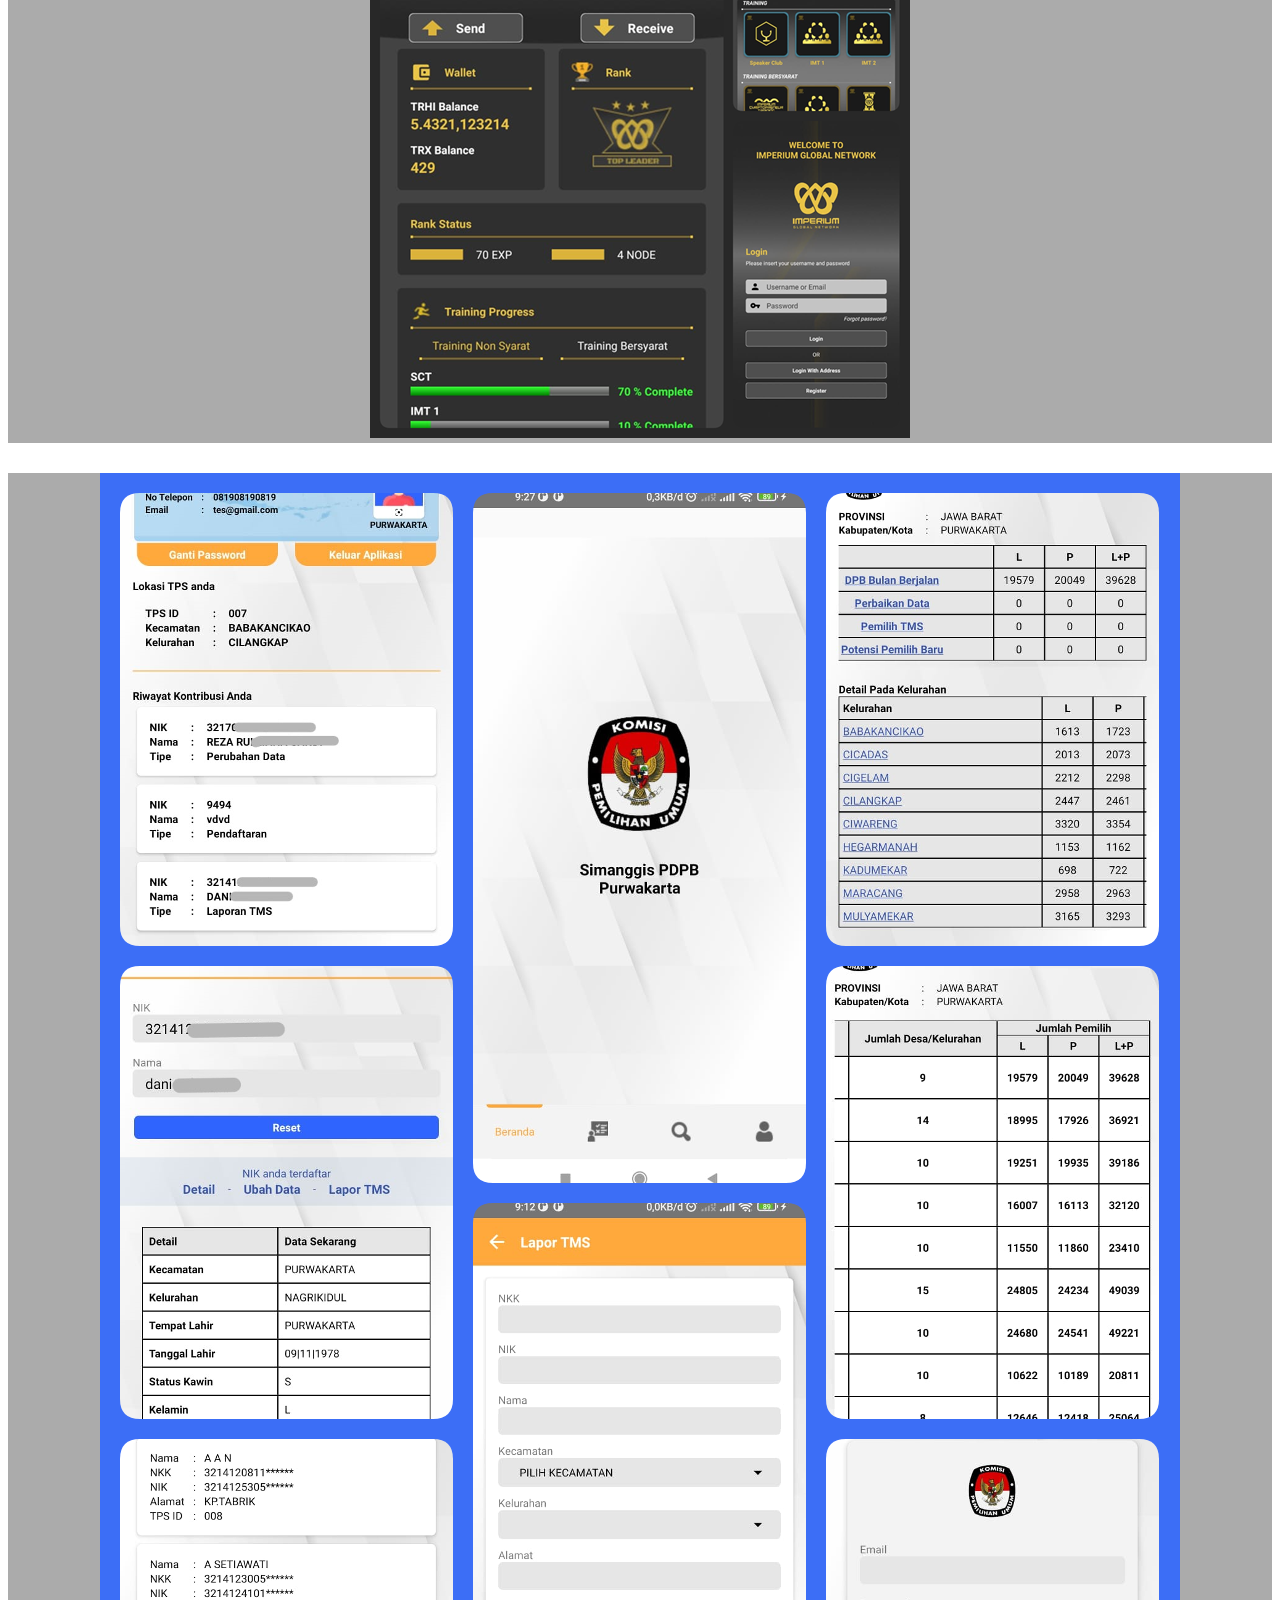
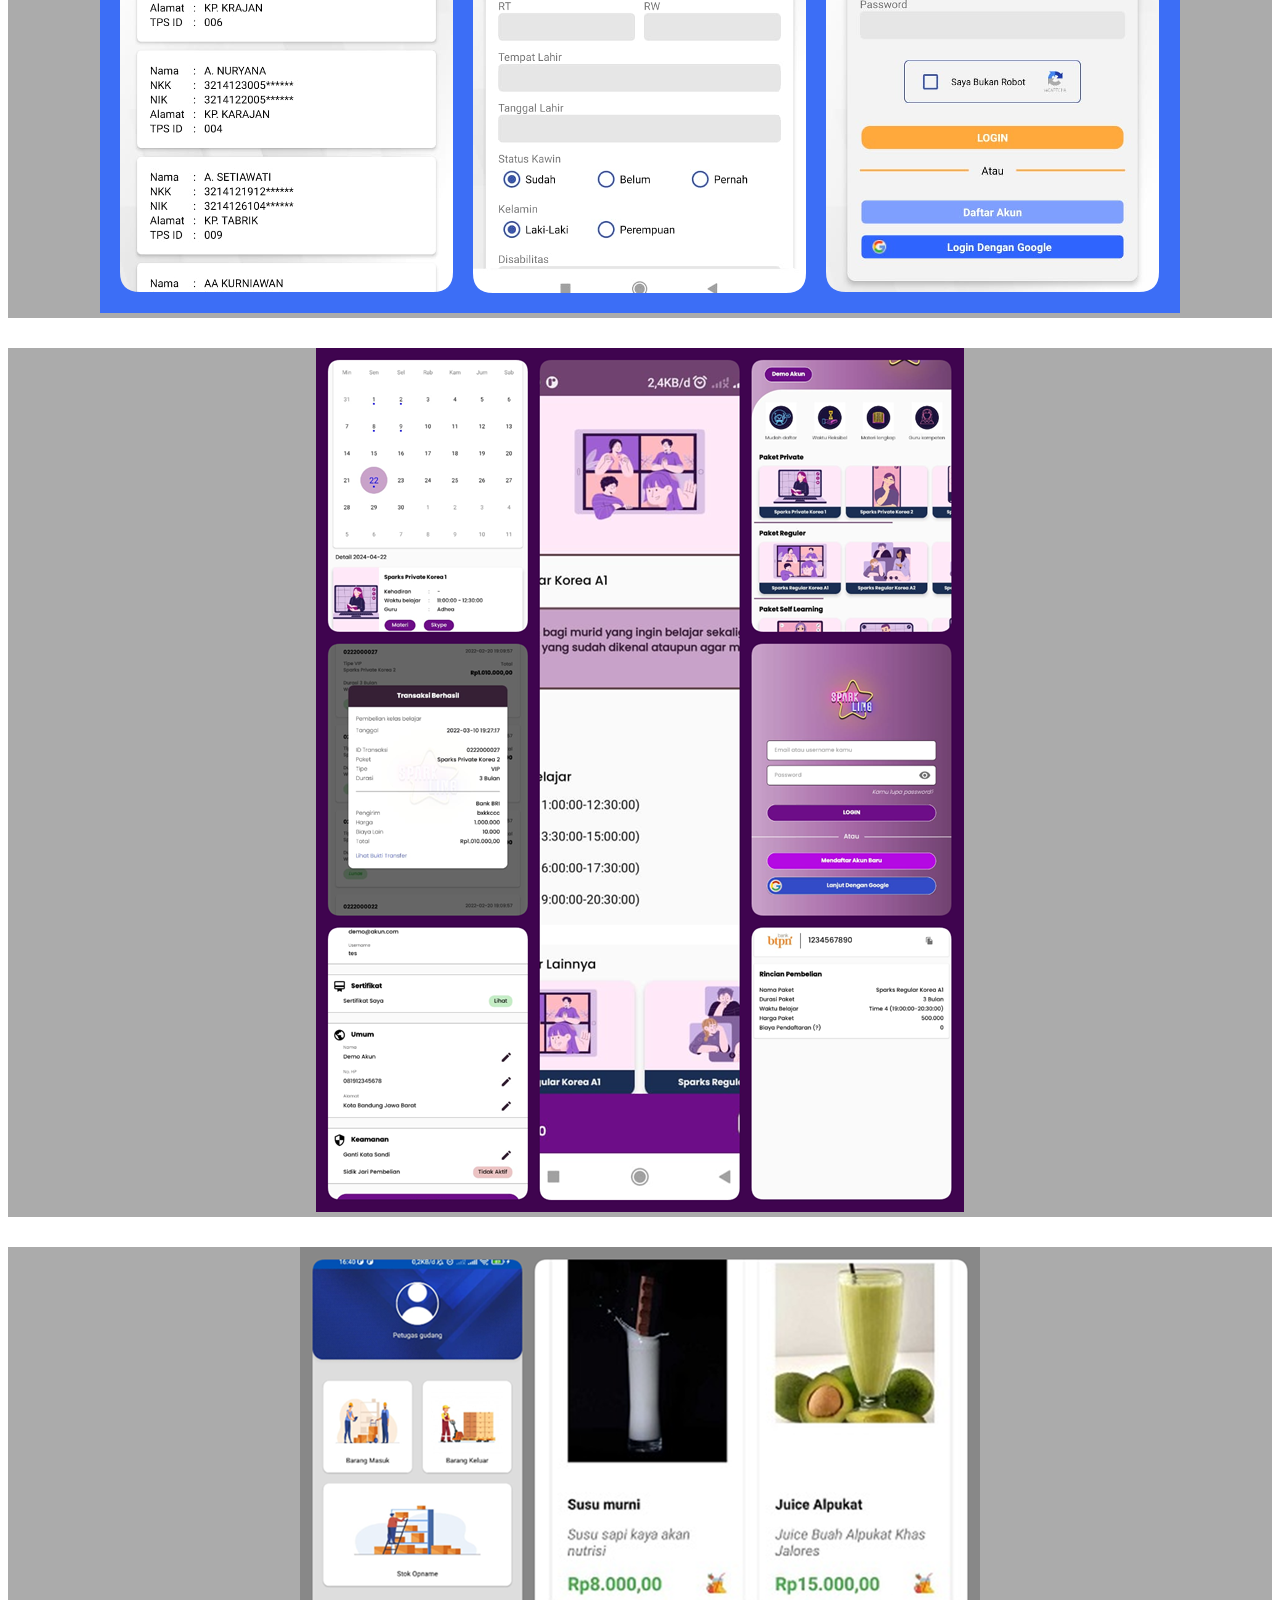
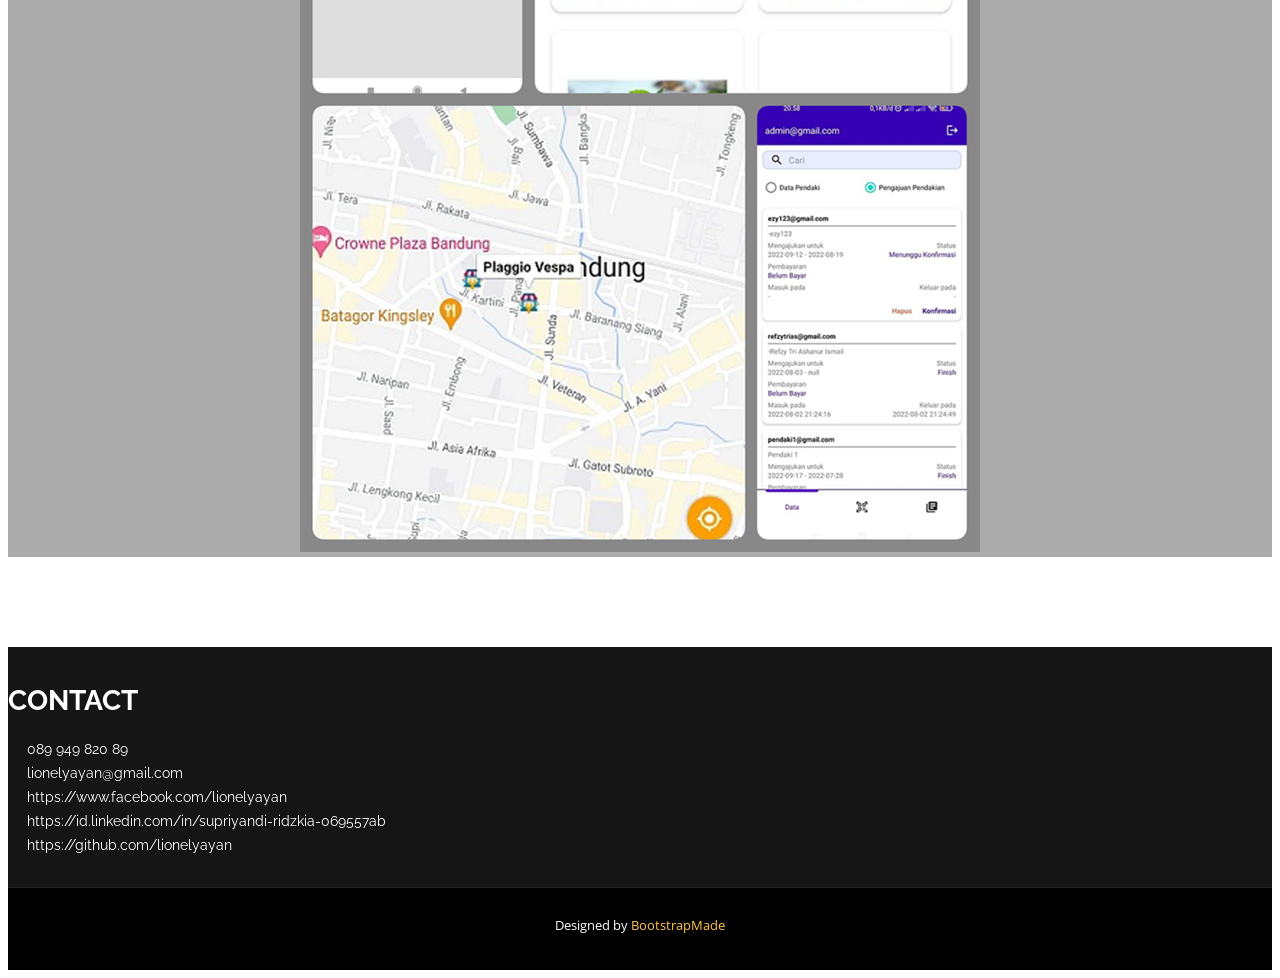
==== commit 53a12be0: "Update index.html" ====
--- a/index.html
+++ b/index.html
@@ -88,10 +88,11 @@
           </div>
           <div class="col-lg-8 pt-4 pt-lg-0 order-2 order-lg-1 content" data-aos="fade-right" data-aos-delay="100">
             <h3>About Me</h3>
-            Halo, nama saya Supriyandi Ridzkia, seorang mobile developer dengan lebih dari 4 tahun pengalaman di bidang pengembangan aplikasi mobile. Saya memiliki spesialisasi dalam pengembangan aplikasi Android menggunakan Java serta Framework Flutter untuk aplikasi lintas platform.<br><br>Saya juga memiliki pengalaman dalam pengembangan REST API menggunakan PHP Native maupun framework seperti CodeIgniter dan Laravel. Selain itu, saya berpengalaman dalam menggunakan JavaScript dan framework ExpressJS, serta Go-Lang untuk membangun API yang cepat dan efisien. Saya juga menguasai penggunaan database SQLite, Microsoft SQL Server, MySQL, dan Firebase untuk merancang dan mengelola struktur data yang efektif dan scalable.<br><br>Dalam setiap proyek, saya selalu mengutamakan pengalaman pengguna dan memastikan bahwa aplikasi tidak hanya menarik secara visual tetapi juga berfungsi optimal. Dan saya selalu berharap dapat terlibat dalam lebih banyak proyek yang berdampak besar bagi masyarakat.<br><br>
+            Halo, nama saya Supriyandi Ridzkia, seorang mobile developer dengan lebih dari 4 tahun pengalaman di bidang pengembangan aplikasi mobile. Saya memiliki spesialisasi dalam pengembangan aplikasi Android menggunakan Java serta Framework Flutter dan Kotlin Multiplatform untuk aplikasi lintas platform.<br><br>Saya juga memiliki pengalaman dalam pengembangan REST API menggunakan PHP Native maupun framework seperti CodeIgniter dan Laravel. Selain itu, saya berpengalaman dalam menggunakan JavaScript dan framework ExpressJS, serta Go-Lang untuk membangun API yang cepat dan efisien. Saya juga menguasai penggunaan database SQLite, Microsoft SQL Server, MySQL, dan Firebase untuk merancang dan mengelola struktur data yang efektif dan scalable.<br><br>Dalam setiap proyek, saya selalu mengutamakan pengalaman pengguna dan memastikan bahwa aplikasi tidak hanya menarik secara visual tetapi juga berfungsi optimal. Dan saya selalu berharap dapat terlibat dalam lebih banyak proyek yang berdampak besar bagi masyarakat.<br><br>
             <h3>Skills</h3>
             <img src="./assets/img/java.png" alt="Java" style="margin: 10px;" />
             <img src="./assets/img/flutter.png" alt="Flutter" style="margin: 10px;" />
+            <img src="./assets/img/kotlin.png" alt="Kotlin" style="margin: 10px;" />
             <img src="./assets/img/sql.png" alt="SQL" style="margin: 10px;" />
             <img src="./assets/img/firebase.png" alt="Firebase" style="margin: 10px;" />
             <img src="./assets/img/php.png" alt="php" style="margin: 10px;" />
@@ -341,4 +342,4 @@
 
 </body>
 
-</html>+</html>
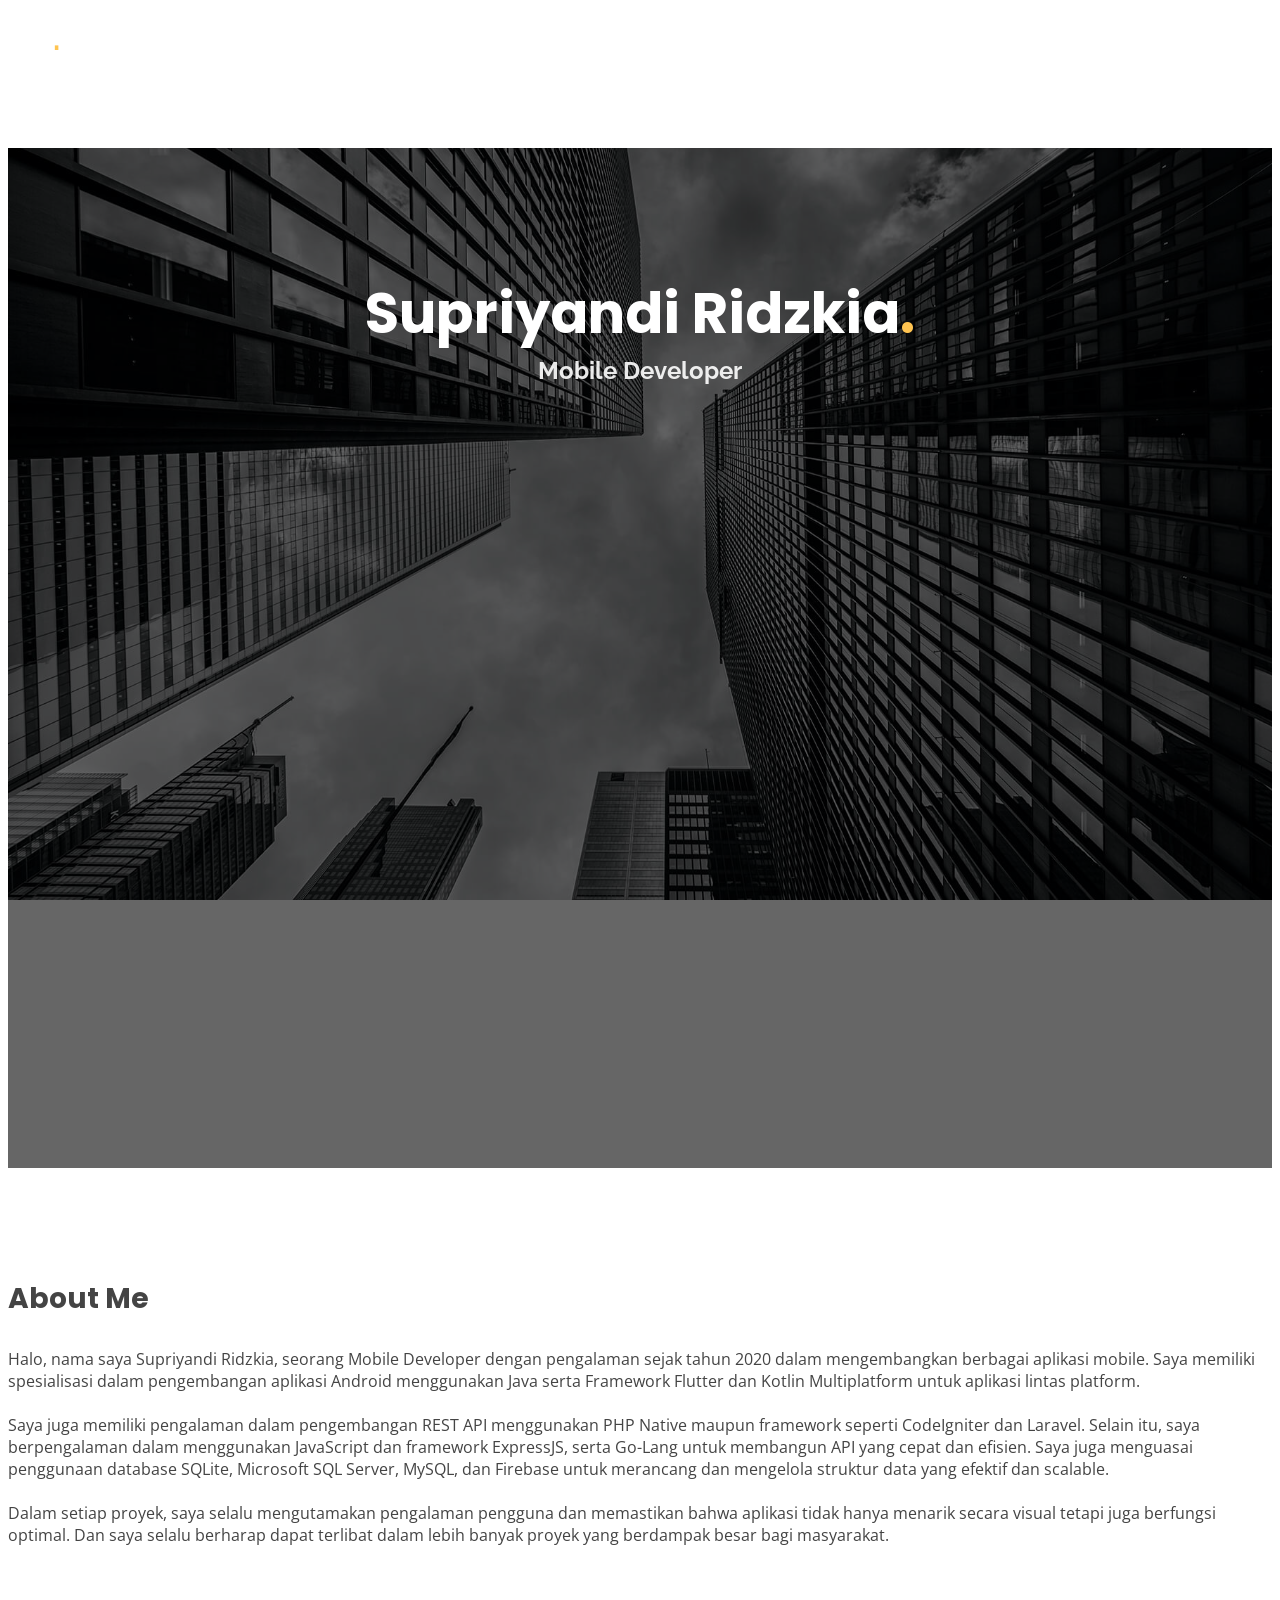
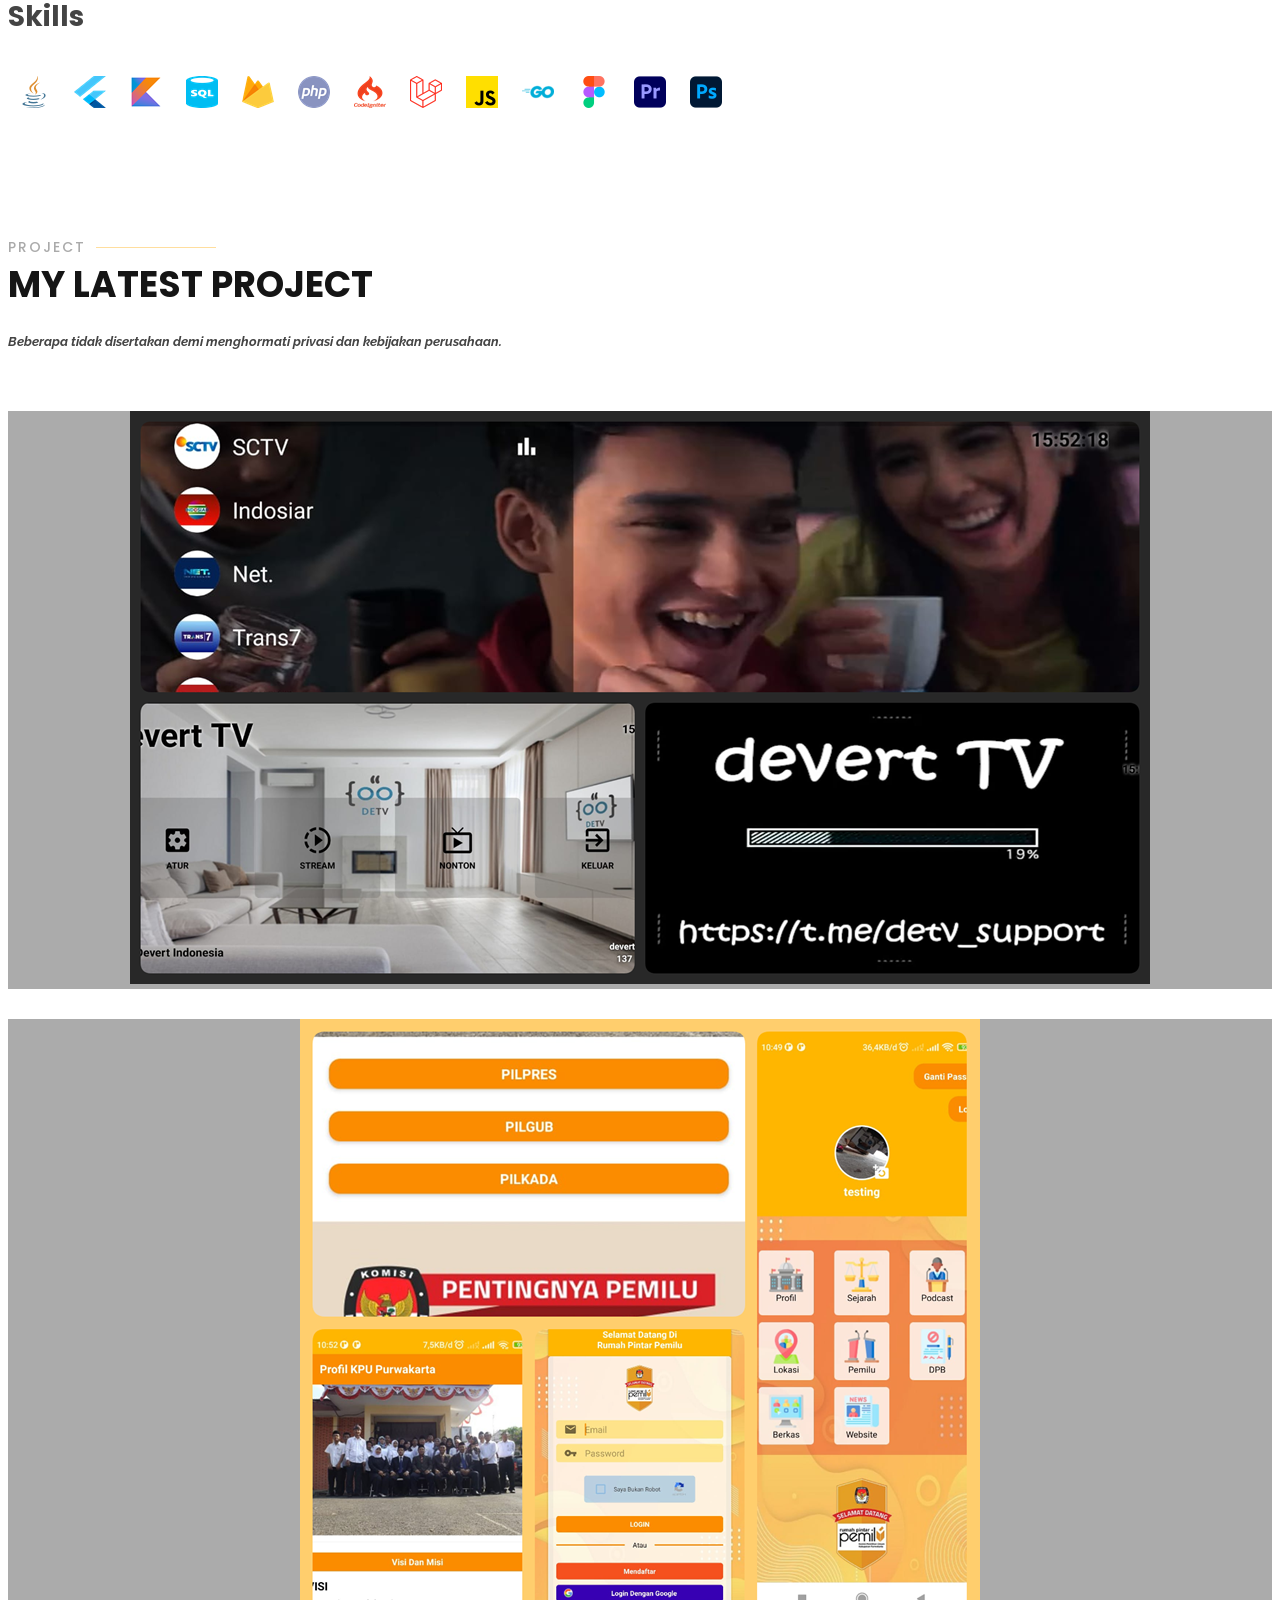
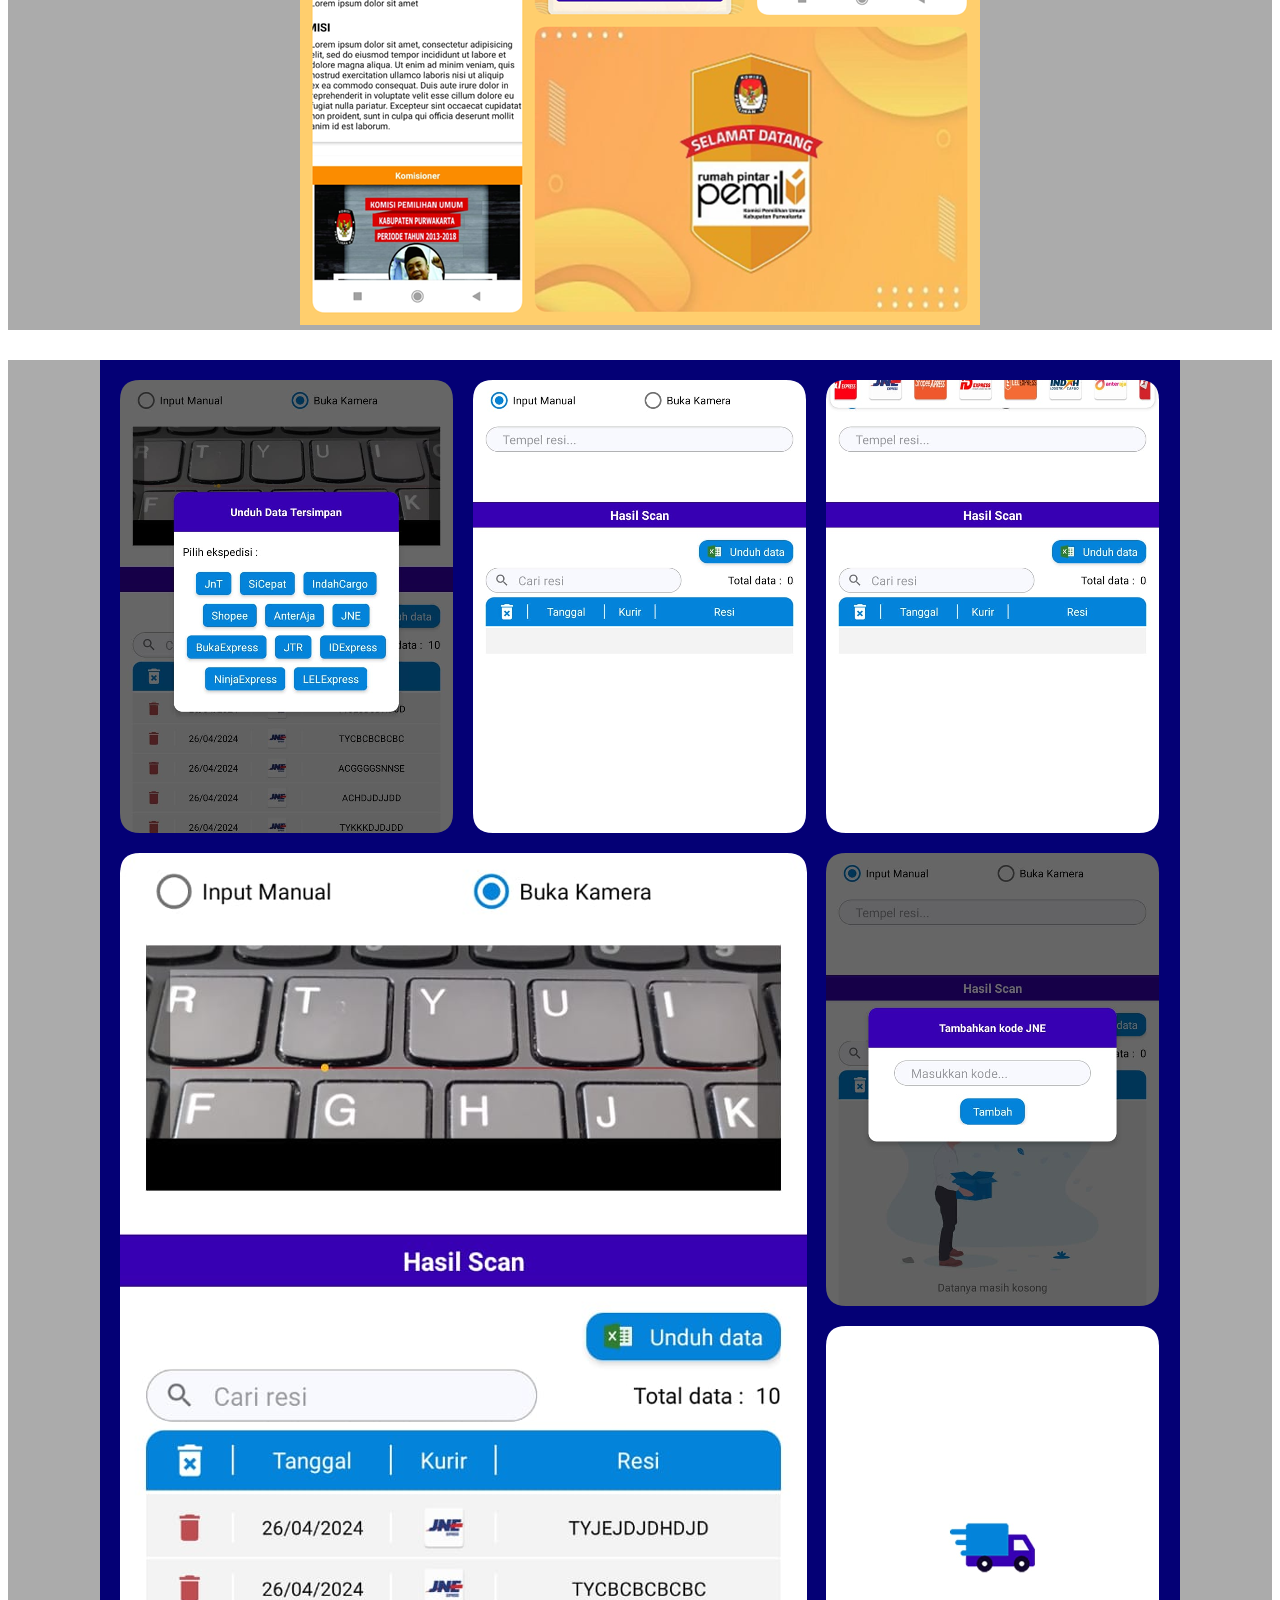
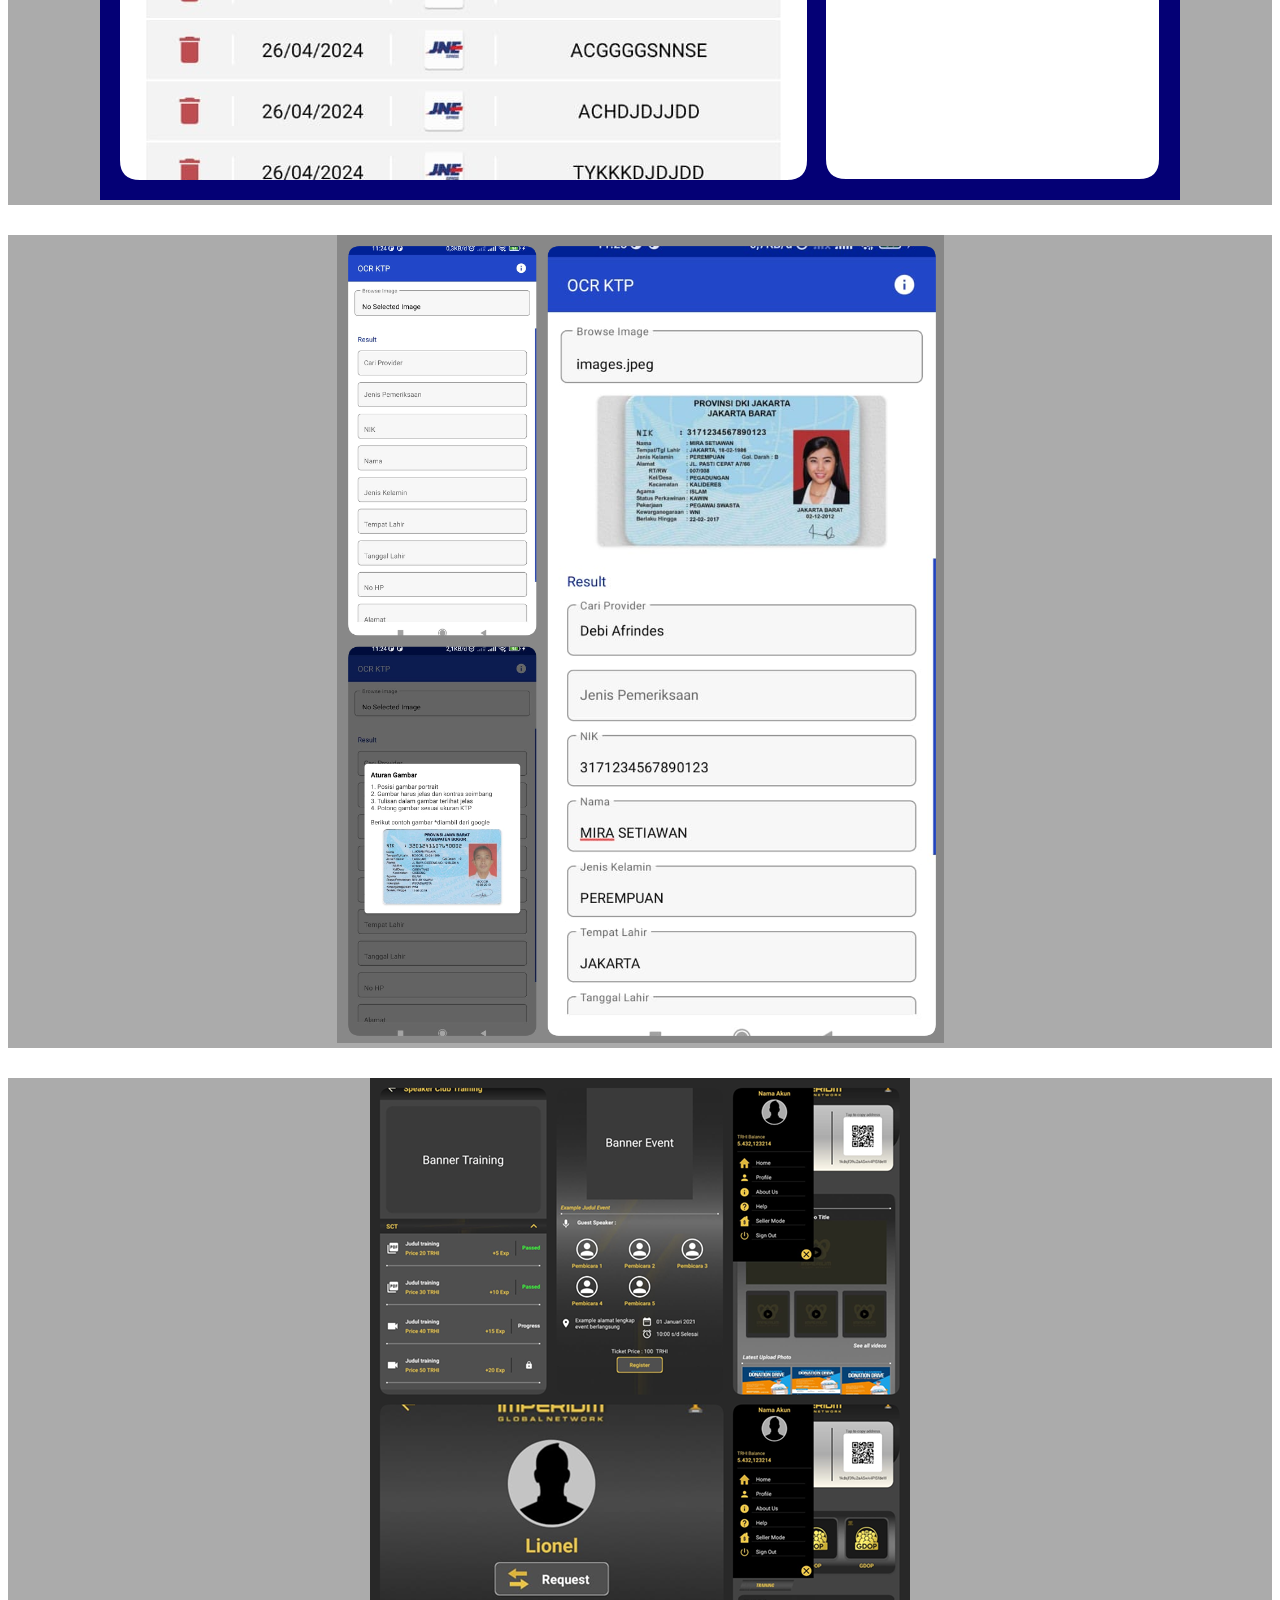
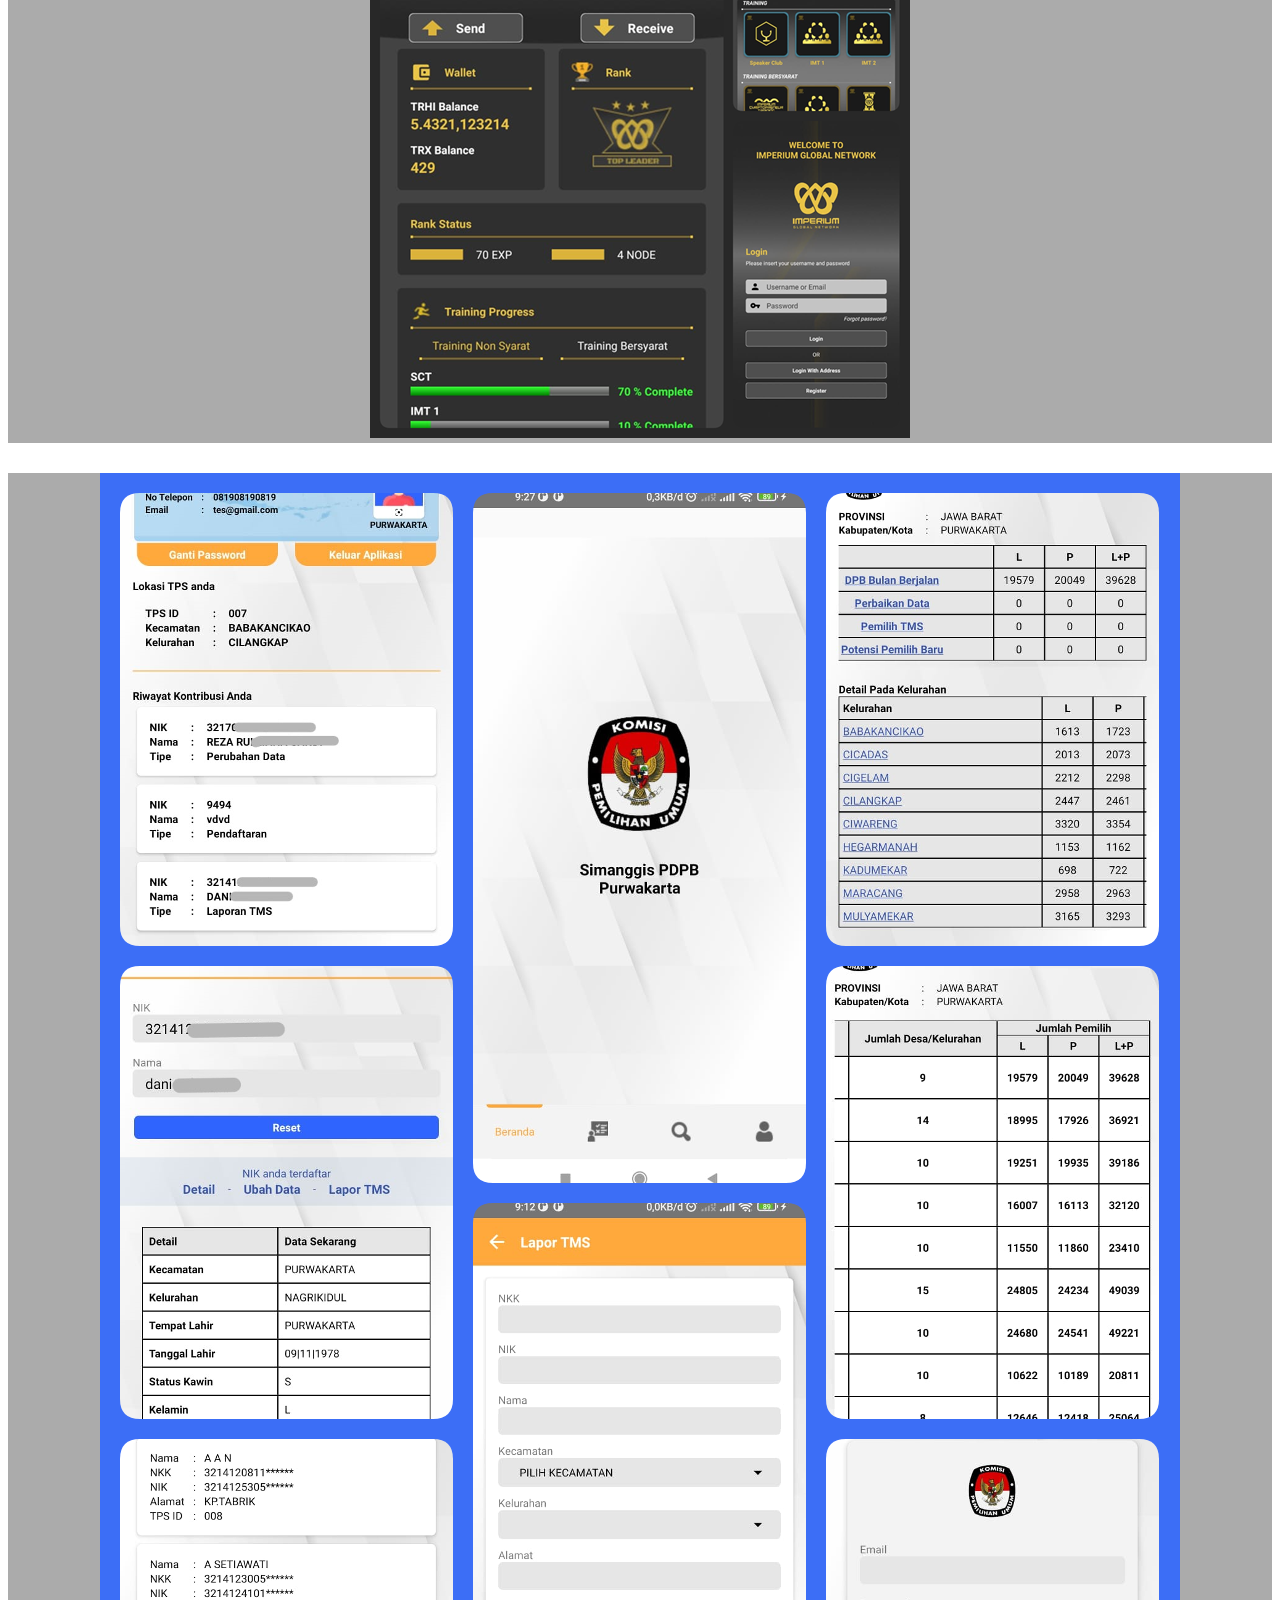
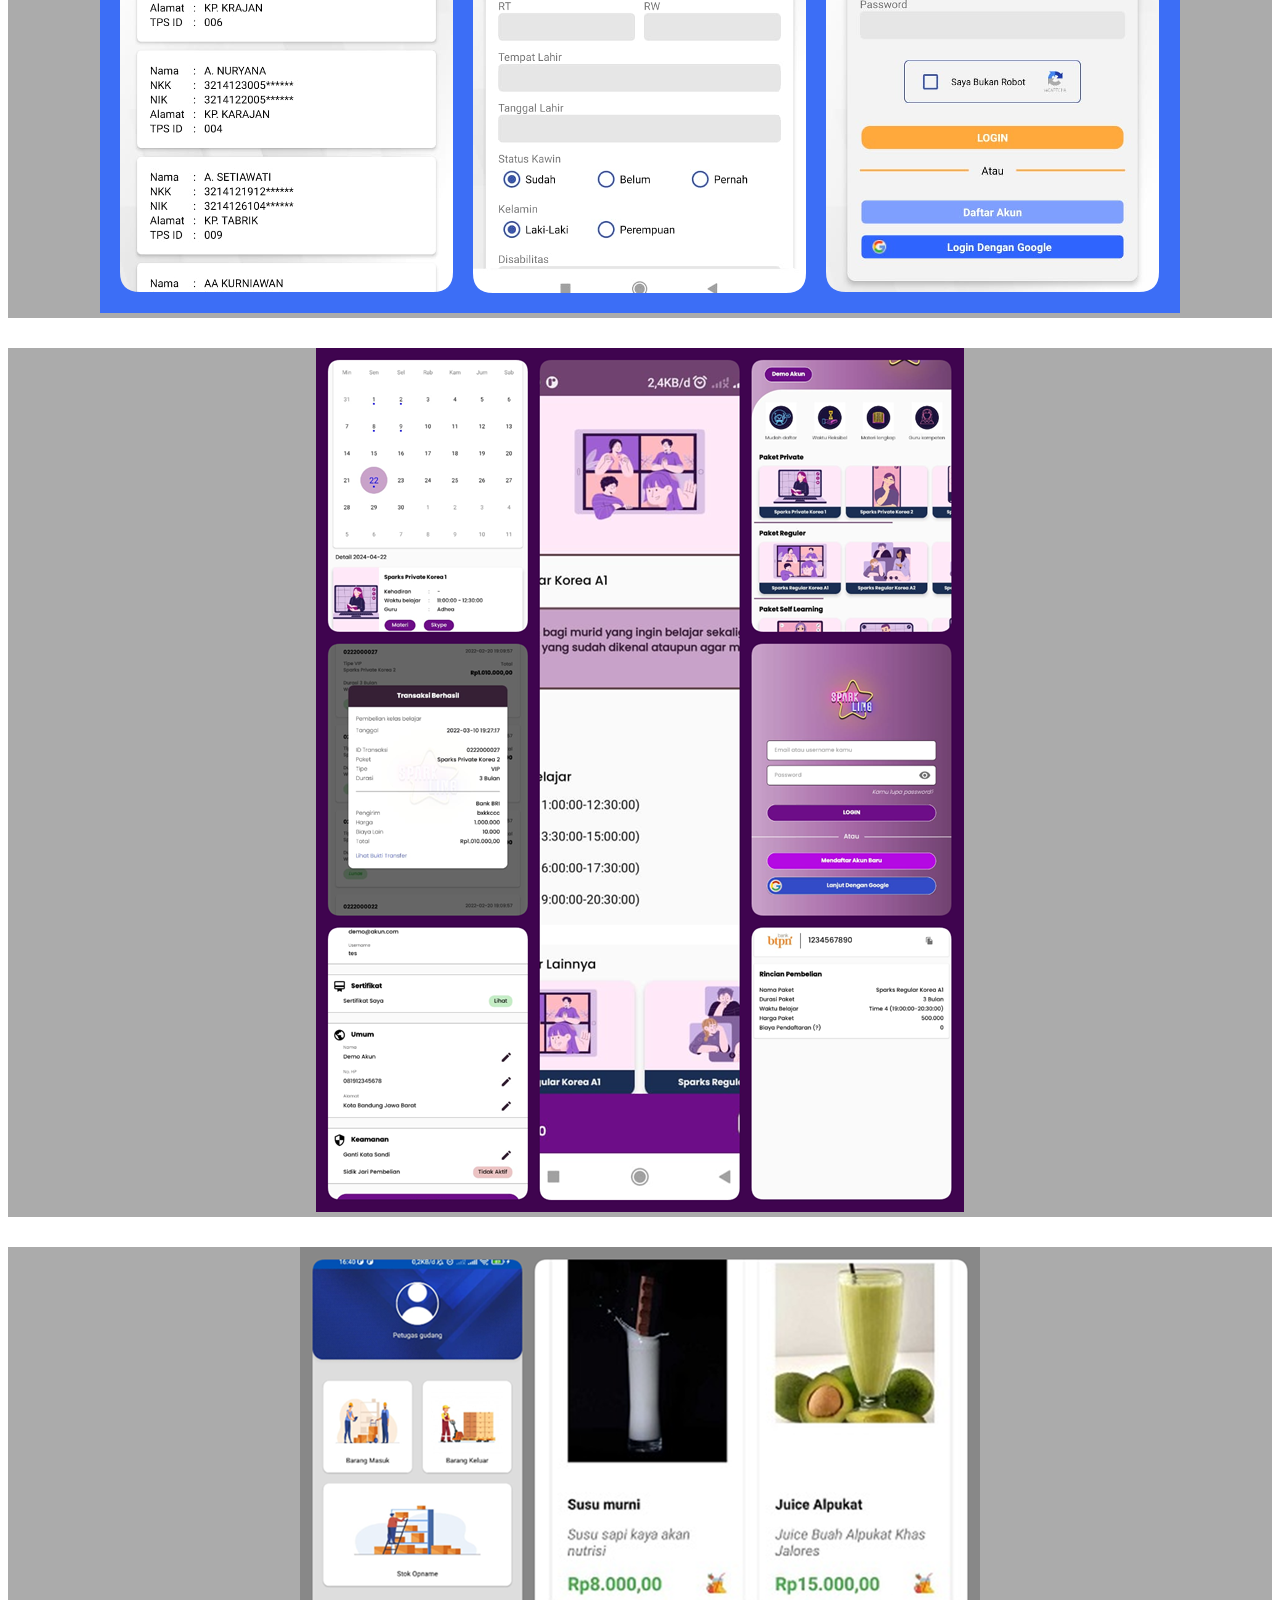
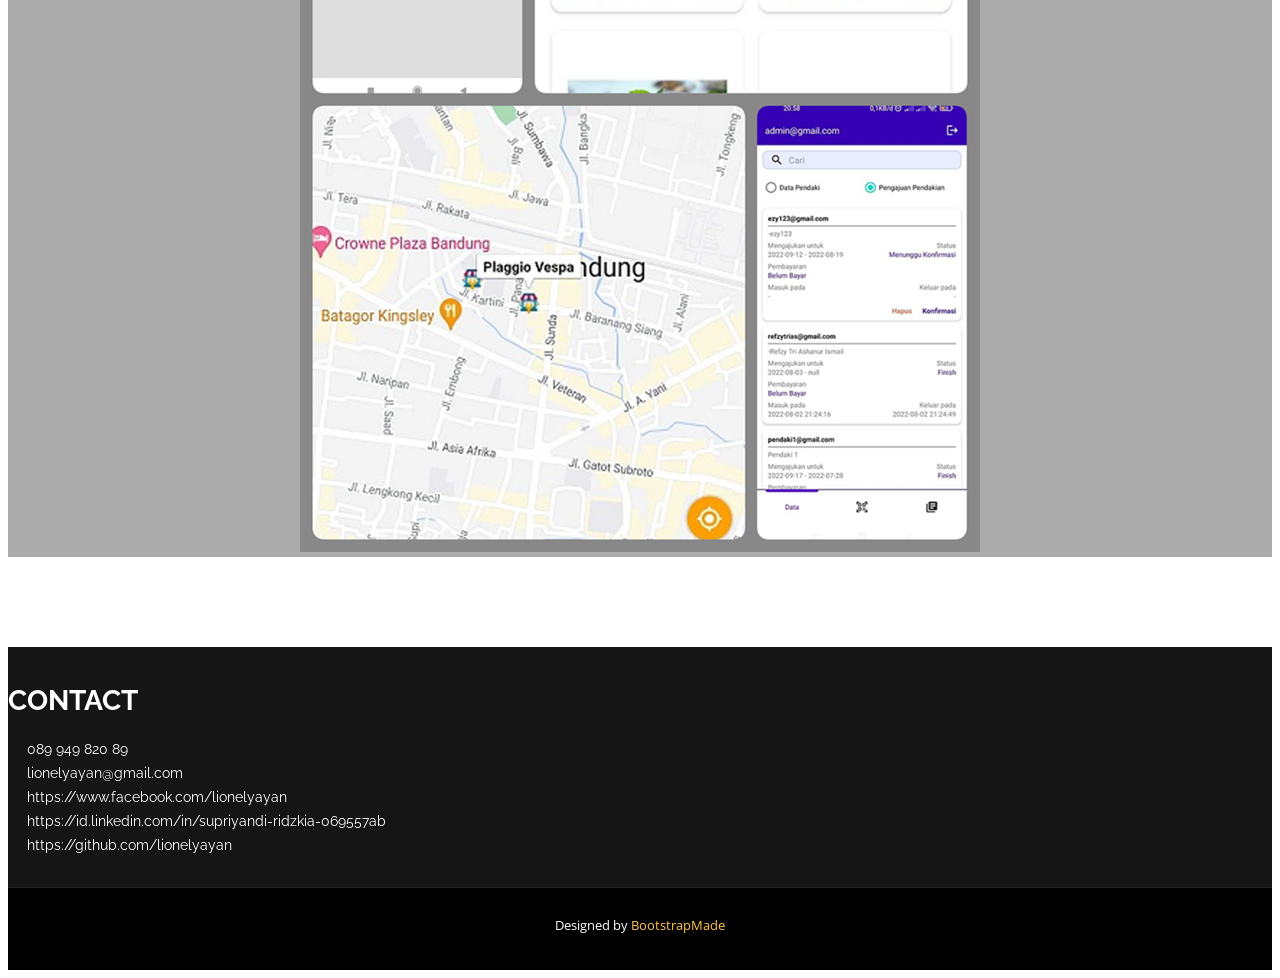
==== commit 6ead2a48: "Update personal introduction in index.html" ====
--- a/index.html
+++ b/index.html
@@ -88,7 +88,7 @@
           </div>
           <div class="col-lg-8 pt-4 pt-lg-0 order-2 order-lg-1 content" data-aos="fade-right" data-aos-delay="100">
             <h3>About Me</h3>
-            Halo, nama saya Supriyandi Ridzkia, seorang mobile developer dengan lebih dari 4 tahun pengalaman di bidang pengembangan aplikasi mobile. Saya memiliki spesialisasi dalam pengembangan aplikasi Android menggunakan Java serta Framework Flutter dan Kotlin Multiplatform untuk aplikasi lintas platform.<br><br>Saya juga memiliki pengalaman dalam pengembangan REST API menggunakan PHP Native maupun framework seperti CodeIgniter dan Laravel. Selain itu, saya berpengalaman dalam menggunakan JavaScript dan framework ExpressJS, serta Go-Lang untuk membangun API yang cepat dan efisien. Saya juga menguasai penggunaan database SQLite, Microsoft SQL Server, MySQL, dan Firebase untuk merancang dan mengelola struktur data yang efektif dan scalable.<br><br>Dalam setiap proyek, saya selalu mengutamakan pengalaman pengguna dan memastikan bahwa aplikasi tidak hanya menarik secara visual tetapi juga berfungsi optimal. Dan saya selalu berharap dapat terlibat dalam lebih banyak proyek yang berdampak besar bagi masyarakat.<br><br>
+            Halo, nama saya Supriyandi Ridzkia, seorang Mobile Developer dengan pengalaman sejak tahun 2020 dalam mengembangkan berbagai aplikasi mobile. Saya memiliki spesialisasi dalam pengembangan aplikasi Android menggunakan Java serta Framework Flutter dan Kotlin Multiplatform untuk aplikasi lintas platform.<br><br>Saya juga memiliki pengalaman dalam pengembangan REST API menggunakan PHP Native maupun framework seperti CodeIgniter dan Laravel. Selain itu, saya berpengalaman dalam menggunakan JavaScript dan framework ExpressJS, serta Go-Lang untuk membangun API yang cepat dan efisien. Saya juga menguasai penggunaan database SQLite, Microsoft SQL Server, MySQL, dan Firebase untuk merancang dan mengelola struktur data yang efektif dan scalable.<br><br>Dalam setiap proyek, saya selalu mengutamakan pengalaman pengguna dan memastikan bahwa aplikasi tidak hanya menarik secara visual tetapi juga berfungsi optimal. Dan saya selalu berharap dapat terlibat dalam lebih banyak proyek yang berdampak besar bagi masyarakat.<br><br>
             <h3>Skills</h3>
             <img src="./assets/img/java.png" alt="Java" style="margin: 10px;" />
             <img src="./assets/img/flutter.png" alt="Flutter" style="margin: 10px;" />
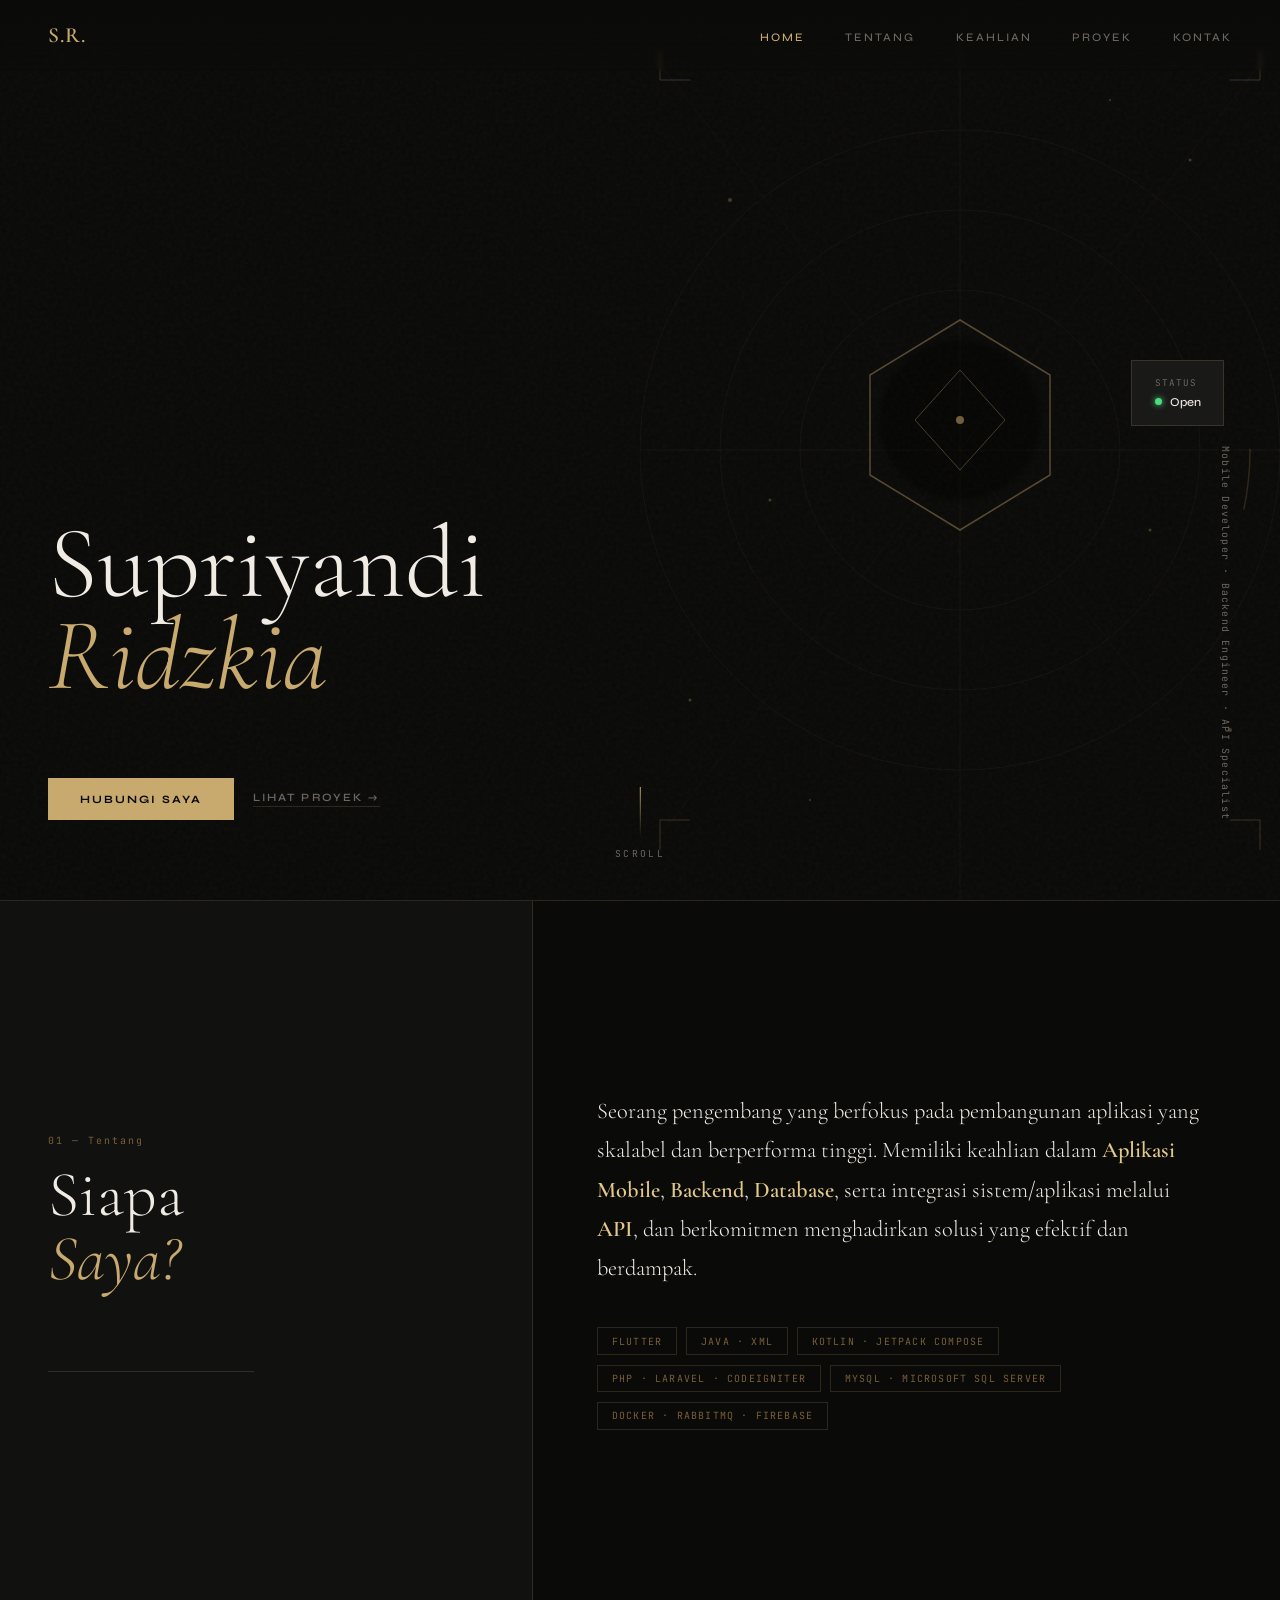
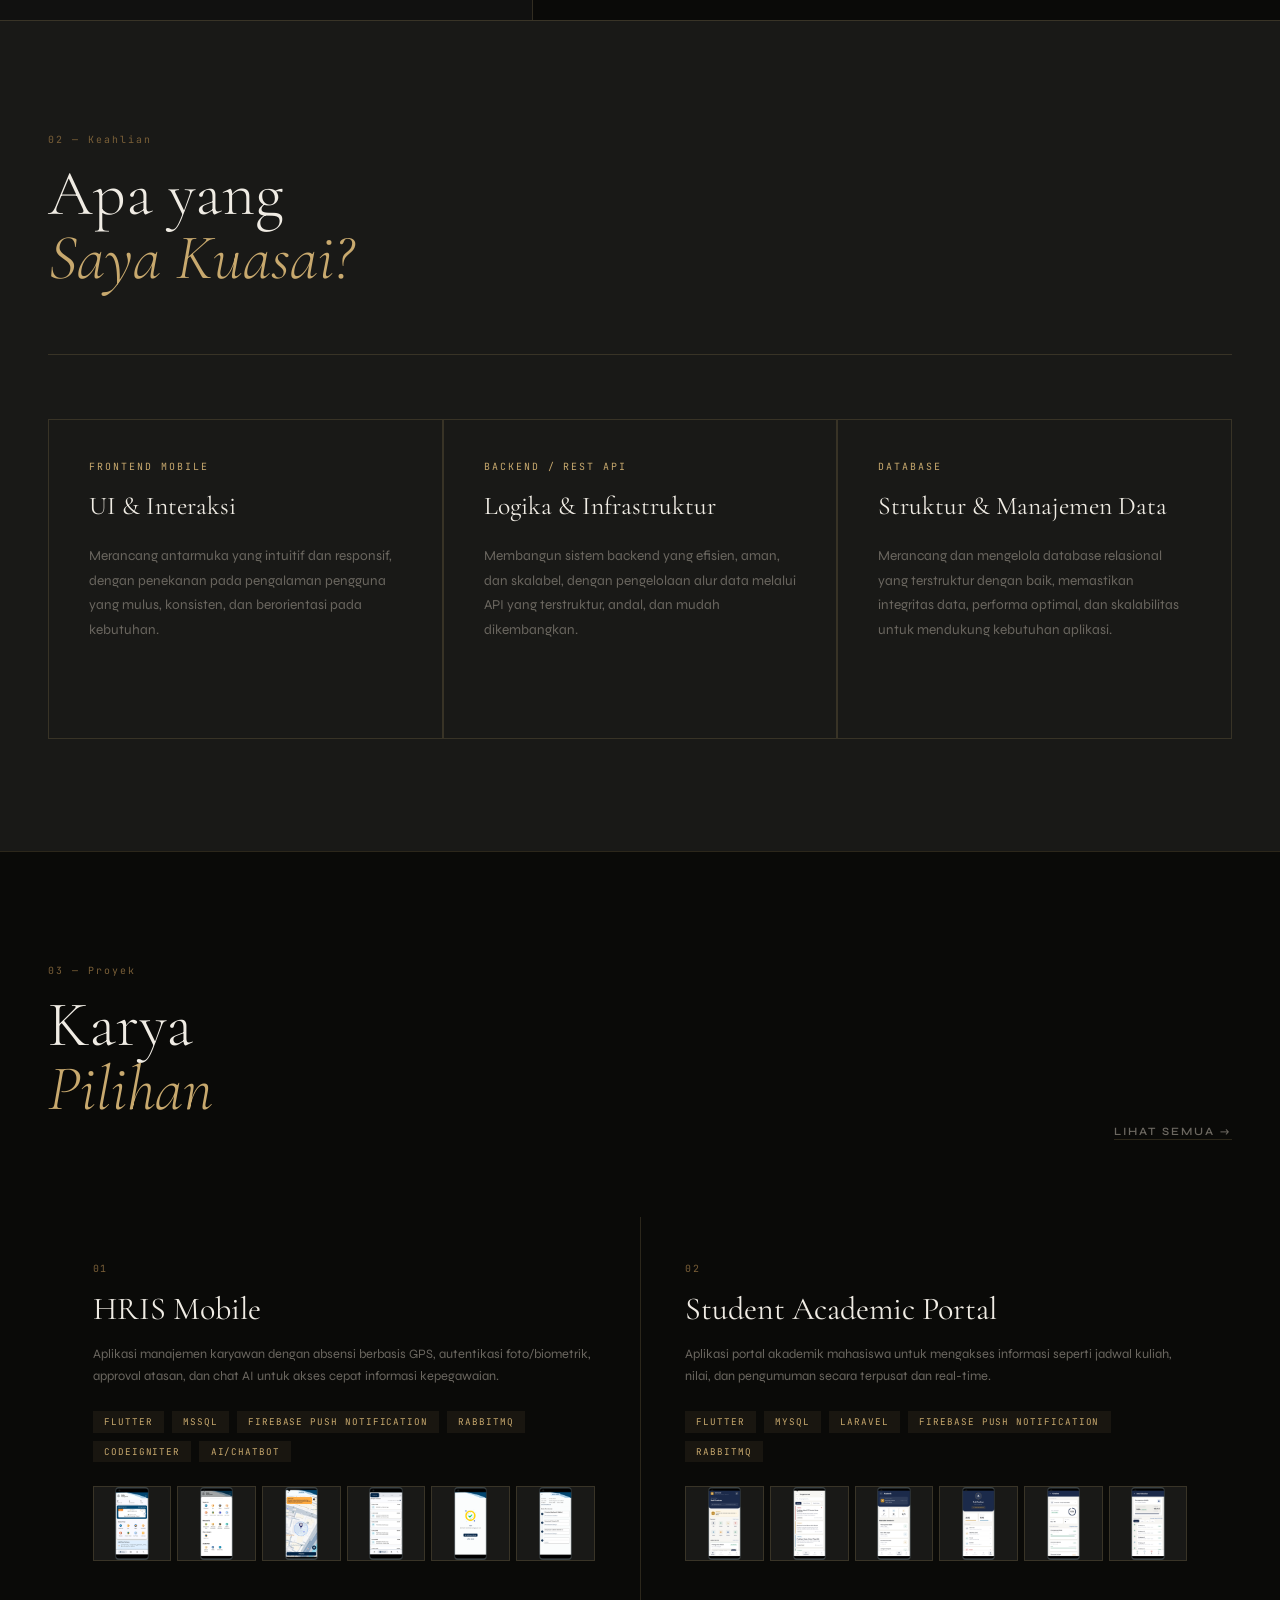
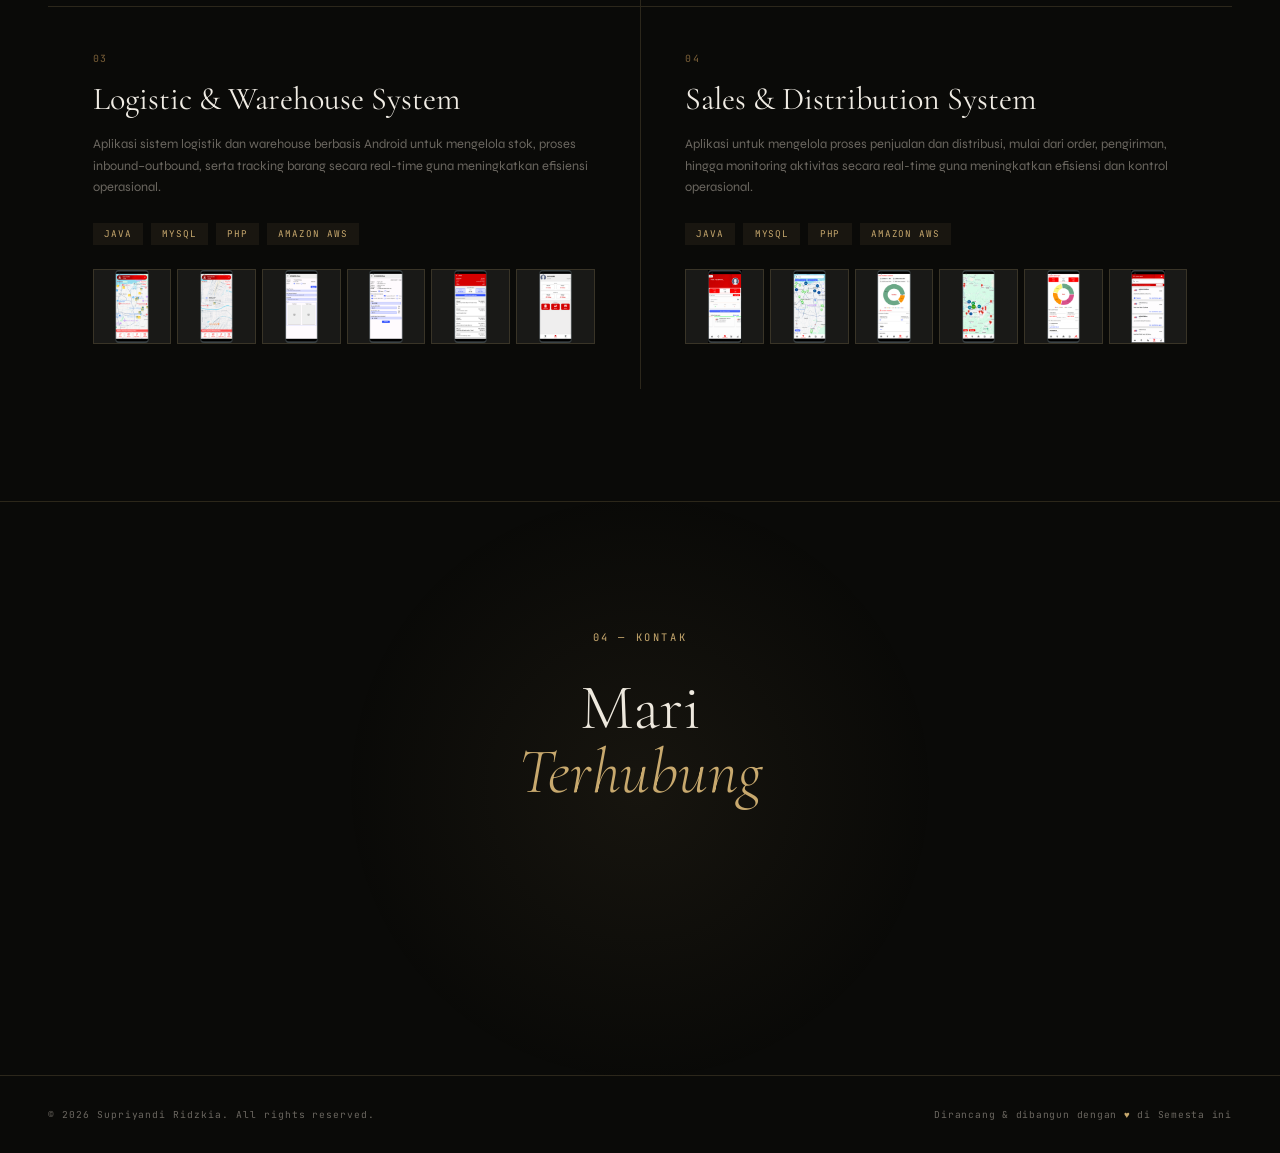
==== commit 9ae65066: "new skin" ====
--- a/index.html
+++ b/index.html
@@ -1,345 +1,309 @@
 <!DOCTYPE html>
-<html lang="en">
-
+<html lang="id">
 <head>
-  <meta charset="utf-8">
-  <meta content="width=device-width, initial-scale=1.0" name="viewport">
-
-  <title>Supriyandi Ridzkia</title>
-  <meta content="" name="description">
-  <meta content="" name="keywords">
-
-  <!-- Favicons -->
-  <link href="assets/img/logo.png" rel="icon">
-  <link href="assets/img/logo.png" rel="apple-touch-icon">
-
-  <!-- Google Fonts -->
-  <link href="https://fonts.googleapis.com/css?family=Open+Sans:300,300i,400,400i,600,600i,700,700i|Raleway:300,300i,400,400i,500,500i,600,600i,700,700i|Poppins:300,300i,400,400i,500,500i,600,600i,700,700i" rel="stylesheet">
-
-  <!-- Vendor CSS Files -->
-  <link href="assets/vendor/aos/aos.css" rel="stylesheet">
-  <link href="assets/vendor/bootstrap/css/bootstrap.min.css" rel="stylesheet">
-  <link href="assets/vendor/bootstrap-icons/bootstrap-icons.css" rel="stylesheet">
-  <link href="assets/vendor/boxicons/css/boxicons.min.css" rel="stylesheet">
-  <link href="assets/vendor/glightbox/css/glightbox.min.css" rel="stylesheet">
-  <link href="assets/vendor/remixicon/remixicon.css" rel="stylesheet">
-  <link href="assets/vendor/swiper/swiper-bundle.min.css" rel="stylesheet">
-
-  <!-- Template Main CSS File -->
-  <link href="assets/css/style.css" rel="stylesheet">
-
-  <!-- =======================================================
-  * Template Name: Gp
-  * Template URL: https://bootstrapmade.com/gp-free-multipurpose-html-bootstrap-template/
-  * Updated: Mar 17 2024 with Bootstrap v5.3.3
-  * Author: BootstrapMade.com
-  * License: https://bootstrapmade.com/license/
-  ======================================================== -->
+  <meta charset="UTF-8" />
+  <meta name="viewport" content="width=device-width, initial-scale=1.0" />
+  <title>Surpiyandi Ridzkia</title>
+  <link rel="preconnect" href="https://fonts.googleapis.com" />
+  <link rel="preconnect" href="https://fonts.gstatic.com" crossorigin />
+  <link href="https://fonts.googleapis.com/css2?family=Cormorant+Garamond:ital,wght@0,300;0,400;0,600;0,700;1,300;1,400&family=Syne:wght@400;500;600;700;800&family=JetBrains+Mono:wght@300;400&display=swap" rel="stylesheet" />
+
+  <link rel="stylesheet" href="assets/css/index2.css">
 </head>
-
 <body>
 
-  <!-- ======= Header ======= -->
-  <header id="header" class="fixed-top ">
-    <div class="container d-flex align-items-center justify-content-lg-between">
-
-      <h1 class="logo me-auto me-lg-0"><a href="index.php">SR<span>.</span></a></h1>
-      <!-- Uncomment below if you prefer to use an image logo -->
-      <!-- <a href="index.html" class="logo me-auto me-lg-0"><img src="assets/img/logo.png" alt="" class="img-fluid"></a>-->
-
-      <nav id="navbar" class="navbar order-last order-lg-0">
-      <ul>
-          <li><a class="nav-link scrollto" href="#">Home</a></li>
-          <li><a class="nav-link scrollto" href="#about">About</a></li>
-          <li><a class="nav-link scrollto" href="#project">Project</a></li>
-          <li><a class="nav-link scrollto" href="#footer">Contact</a></li>
-      </ul>
-        <i class="bi bi-list mobile-nav-toggle"></i>
-      </nav><!-- .navbar -->
-
-      <a href="#about" class="get-started-btn scrollto" style="visibility: hidden;">Get Started</a>
-
-    </div>
-  </header><!-- End Header -->
-
-  <!-- ======= Hero Section ======= -->
-  <section id="hero" class="d-flex align-items-center justify-content-center">
-    <div class="container" data-aos="fade-up">
-
-      <div class="row justify-content-center" data-aos="fade-up" data-aos-delay="150">
-        <div class="col-xl-6 col-lg-8">
-          <h1>Supriyandi Ridzkia<span>.</span></h1>
-          <h2>Mobile Developer</h2>
-        </div>
-      </div>
-
-    </div>
-  </section><!-- End Hero -->
-
-  <main id="main">
-
-    <!-- ======= About Section ======= -->
-    <section id="about" class="about">
-      <div class="container" data-aos="fade-up">
-
-        <div class="row">
-          <div class="col-lg-4 order-1 order-lg-2" data-aos="fade-left" data-aos-delay="100">
-            <img src="assets/img/about.jpg" class="img-fluid" alt="">
-          </div>
-          <div class="col-lg-8 pt-4 pt-lg-0 order-2 order-lg-1 content" data-aos="fade-right" data-aos-delay="100">
-            <h3>About Me</h3>
-            Halo, nama saya Supriyandi Ridzkia, seorang Mobile Developer dengan pengalaman sejak tahun 2020 dalam mengembangkan berbagai aplikasi mobile. Saya memiliki spesialisasi dalam pengembangan aplikasi Android menggunakan Java serta Framework Flutter dan Kotlin Multiplatform untuk aplikasi lintas platform.<br><br>Saya juga memiliki pengalaman dalam pengembangan REST API menggunakan PHP Native maupun framework seperti CodeIgniter dan Laravel. Selain itu, saya berpengalaman dalam menggunakan JavaScript dan framework ExpressJS, serta Go-Lang untuk membangun API yang cepat dan efisien. Saya juga menguasai penggunaan database SQLite, Microsoft SQL Server, MySQL, dan Firebase untuk merancang dan mengelola struktur data yang efektif dan scalable.<br><br>Dalam setiap proyek, saya selalu mengutamakan pengalaman pengguna dan memastikan bahwa aplikasi tidak hanya menarik secara visual tetapi juga berfungsi optimal. Dan saya selalu berharap dapat terlibat dalam lebih banyak proyek yang berdampak besar bagi masyarakat.<br><br>
-            <h3>Skills</h3>
-            <img src="./assets/img/java.png" alt="Java" style="margin: 10px;" />
-            <img src="./assets/img/flutter.png" alt="Flutter" style="margin: 10px;" />
-            <img src="./assets/img/kotlin.png" alt="Kotlin" style="margin: 10px;" />
-            <img src="./assets/img/sql.png" alt="SQL" style="margin: 10px;" />
-            <img src="./assets/img/firebase.png" alt="Firebase" style="margin: 10px;" />
-            <img src="./assets/img/php.png" alt="php" style="margin: 10px;" />
-            <img src="./assets/img/codeigniter.png" alt="codeigniter" style="margin: 10px;" />
-            <img src="./assets/img/laravel.png" alt="laravel" style="margin: 10px;" />
-            <img src="./assets/img/js.png" alt="JS" style="margin: 10px;" />
-            <img src="./assets/img/golang.png" alt="GO" style="margin: 10px;" />
-            <img src="./assets/img/figma.png" alt="Figma" style="margin: 10px;" />
-            <img src="./assets/img/premiere-pro.png" alt="Adobe Premiere Pro" style="margin: 10px;" />
-            <img src="./assets/img/photoshop.png" alt="Adobe Photoshop" style="margin: 10px;" />
-          </div>
-        </div>
-
-      </div>
-    </section>
-    <!-- End About Section -->
-
-    <!-- ======= Portfolio Section ======= -->
-    <section id="project" class="portfolio">
-      <div class="container" data-aos="fade-up">
-
-        <div class="section-title">
-          <h2>Project</h2>
-          <p>My Latest Project</p>
-          <i><h5>Beberapa tidak disertakan demi menghormati privasi dan kebijakan perusahaan.</h5></i>
-        </div>
-        <div class="row portfolio-container" data-aos="fade-up" data-aos-delay="200">
+  <!-- CURSOR -->
+  <div class="cursor" id="cursor"></div>
+  <div class="cursor-ring" id="cursorRing"></div>
+
+  <!-- NAV -->
+  <div class="nav-overlay" id="navOverlay"></div>
+  <nav>
+    <a href="#hero" class="nav-logo">S.R<em style="font-style:normal;color:var(--gold)">.</em></a>
+    <button class="nav-toggle" id="navToggle" aria-label="Menu">
+      <span></span><span></span><span></span>
+    </button>
+    <ul class="nav-links" id="navLinks">
+      <li><a href="#hero">Home</a></li>
+      <li><a href="#about">Tentang</a></li>
+      <li><a href="#skills">Keahlian</a></li>
+      <li><a href="#projects">Proyek</a></li>
+      <li><a href="#contact">Kontak</a></li>
+    </ul>
+  </nav>
+
+  <!-- ========= HERO ========= -->
+  <section id="hero">
+    <div class="hero-left">
+      <h1 class="hero-name">
+        Supriyandi<br/><em>Ridzkia</em>
+      </h1>
+      <p class="hero-tagline">
         
-          <div class="col-lg-3 col-md-6 portfolio-item filter-app">
-            <div class="portfolio-wrap">
-              <center style="background:#ababab;">
-                <img src="./assets/img/portfolio/devert-tv.png" class="img-fluid" alt="">
-              </center>
-              <div class="portfolio-info">
-                <h4>Devert TV</h4>
-                <p>Aplikasi TV Online yang dilengkapi dengan fitur custom M3U</p>
-                <div class="portfolio-links">
-                  <a href="./assets/img/portfolio/devert_tv/1.jpeg" data-gallery="devert-tv" class="portfolio-lightbox"><i class="bx bx-folder-open"></i></a>
-                  <a href="./assets/img/portfolio/devert_tv/2.jpeg" data-gallery="devert-tv" class="portfolio-lightbox"></a>
-                  <a href="./assets/img/portfolio/devert_tv/3.jpeg" data-gallery="devert-tv" class="portfolio-lightbox"></a>
-                </div>
-              </div>
-            </div>
-          </div>
-
-        
-          <div class="col-lg-3 col-md-6 portfolio-item filter-app">
-            <div class="portfolio-wrap">
-              <center style="background:#ababab;">
-                <img src="./assets/img/portfolio/erpp.png" class="img-fluid" alt="">
-              </center>
-              <div class="portfolio-info">
-                <h4>Mobile ERPP</h4>
-                <p>Aplikasi android untuk masyarakat Purwakarta agar dapat dengan mudah mendapatkan informasi terkait Pemilihan Umum</p>
-                <div class="portfolio-links">
-                  <a href="./assets/img/portfolio/erpp/1.jpeg" data-gallery="erpp" class="portfolio-lightbox"><i class="bx bx-folder-open"></i></a>
-                  <a href="./assets/img/portfolio/erpp/2.jpeg" data-gallery="erpp" class="portfolio-lightbox"></a>
-                  <a href="./assets/img/portfolio/erpp/3.jpeg" data-gallery="erpp" class="portfolio-lightbox"></a>
-                  <a href="./assets/img/portfolio/erpp/4.jpeg" data-gallery="erpp" class="portfolio-lightbox"></a>
-                  <a href="./assets/img/portfolio/erpp/5.jpeg" data-gallery="erpp" class="portfolio-lightbox"></a>
-                </div>
-              </div>
-            </div>
-          </div>
-
-        
-          <div class="col-lg-3 col-md-6 portfolio-item filter-app">
-            <div class="portfolio-wrap">
-              <center style="background:#ababab;">
-                <img src="./assets/img/portfolio/filter-resi.png" class="img-fluid" alt="">
-              </center>
-              <div class="portfolio-info">
-                <h4>Filter Resi</h4>
-                <p>Aplikasi android untuk scan resi dan merekap hasil scan ke dalam excel</p>
-                <div class="portfolio-links">
-                  <a href="./assets/img/portfolio/filter-resi/1.jpeg" data-gallery="filter-resi" class="portfolio-lightbox"><i class="bx bx-folder-open"></i></a>
-                  <a href="./assets/img/portfolio/filter-resi/2.jpeg" data-gallery="filter-resi" class="portfolio-lightbox"></a>
-                  <a href="./assets/img/portfolio/filter-resi/3.jpeg" data-gallery="filter-resi" class="portfolio-lightbox"></a>
-                  <a href="./assets/img/portfolio/filter-resi/4.jpeg" data-gallery="filter-resi" class="portfolio-lightbox"></a>
-                  <a href="./assets/img/portfolio/filter-resi/5.jpeg" data-gallery="filter-resi" class="portfolio-lightbox"></a>
-                  <a href="./assets/img/portfolio/filter-resi/6.jpeg" data-gallery="filter-resi" class="portfolio-lightbox"></a>
-                </div>
-              </div>
-            </div>
-          </div>
-
-        
-          <div class="col-lg-3 col-md-6 portfolio-item filter-app">
-            <div class="portfolio-wrap">
-              <center style="background:#ababab;">
-                <img src="./assets/img/portfolio/ocr-ktp.png" class="img-fluid" alt="">
-              </center>
-              <div class="portfolio-info">
-                <h4>OCR KTP</h4>
-                <p>Aplikasi android untuk memudahkan pencatatan KTP dengan otomatis menggunakan ML Kit</p>
-                <div class="portfolio-links">
-                  <a href="./assets/img/portfolio/ocr-ktp/1.jpeg" data-gallery="ocr-ktp" class="portfolio-lightbox"><i class="bx bx-folder-open"></i></a>
-                  <a href="./assets/img/portfolio/ocr-ktp/2.jpeg" data-gallery="ocr-ktp" class="portfolio-lightbox"></a>
-                  <a href="./assets/img/portfolio/ocr-ktp/3.jpeg" data-gallery="ocr-ktp" class="portfolio-lightbox"></a>
-                </div>
-              </div>
-            </div>
-          </div>
-
-        
-          <div class="col-lg-3 col-md-6 portfolio-item filter-app">
-            <div class="portfolio-wrap">
-              <center style="background:#ababab;">
-                <img src="./assets/img/portfolio/imperium.png" class="img-fluid" alt="">
-              </center>
-              <div class="portfolio-info">
-                <h4>Imperium</h4>
-                <p>Aplikasi android yang digunakan oleh member komunitas untuk berbagai transaksi token dan event</p>
-                <div class="portfolio-links">
-                  <a href="./assets/img/portfolio/imperium/1.jpeg" data-gallery="imperium" class="portfolio-lightbox"><i class="bx bx-folder-open"></i></a>
-                  <a href="./assets/img/portfolio/imperium/2.jpeg" data-gallery="imperium" class="portfolio-lightbox"></a>
-                  <a href="./assets/img/portfolio/imperium/3.jpeg" data-gallery="imperium" class="portfolio-lightbox"></a>
-                  <a href="./assets/img/portfolio/imperium/4.jpeg" data-gallery="imperium" class="portfolio-lightbox"></a>
-                  <a href="./assets/img/portfolio/imperium/5.jpeg" data-gallery="imperium" class="portfolio-lightbox"></a>
-                  <a href="./assets/img/portfolio/imperium/6.jpeg" data-gallery="imperium" class="portfolio-lightbox"></a>
-                </div>
-              </div>
-            </div>
-          </div>
-
-        
-          <div class="col-lg-3 col-md-6 portfolio-item filter-app">
-            <div class="portfolio-wrap">
-              <center style="background:#ababab;">
-                <img src="./assets/img/portfolio/pdpb-kpu-purwakarta.png" class="img-fluid" alt="">
-              </center>
-              <div class="portfolio-info">
-                <h4>Simanggis PDPB</h4>
-                <p>Aplikasi android masyarakat purwakarta untuk Pemutakhiran Data Pemilih Berkelanjutan</p>
-                <div class="portfolio-links">
-                  <a href="./assets/img/portfolio/pdpb-kpu-purwakarta/1.jpeg" data-gallery="Simanggis-PDPB" class="portfolio-lightbox"><i class="bx bx-folder-open"></i></a>
-                  <a href="./assets/img/portfolio/pdpb-kpu-purwakarta/2.jpeg" data-gallery="Simanggis-PDPB" class="portfolio-lightbox"></a>
-                  <a href="./assets/img/portfolio/pdpb-kpu-purwakarta/3.jpeg" data-gallery="Simanggis-PDPB" class="portfolio-lightbox"></a>
-                  <a href="./assets/img/portfolio/pdpb-kpu-purwakarta/4.jpeg" data-gallery="Simanggis-PDPB" class="portfolio-lightbox"></a>
-                  <a href="./assets/img/portfolio/pdpb-kpu-purwakarta/5.jpeg" data-gallery="Simanggis-PDPB" class="portfolio-lightbox"></a>
-                  <a href="./assets/img/portfolio/pdpb-kpu-purwakarta/6.jpeg" data-gallery="Simanggis-PDPB" class="portfolio-lightbox"></a>
-                  <a href="./assets/img/portfolio/pdpb-kpu-purwakarta/7.jpeg" data-gallery="Simanggis-PDPB" class="portfolio-lightbox"></a>
-                  <a href="./assets/img/portfolio/pdpb-kpu-purwakarta/8.jpeg" data-gallery="Simanggis-PDPB" class="portfolio-lightbox"></a>
-                </div>
-              </div>
-            </div>
-          </div>
-
-        
-          <div class="col-lg-3 col-md-6 portfolio-item filter-app">
-            <div class="portfolio-wrap">
-              <center style="background:#ababab;">
-                <img src="./assets/img/portfolio/sparklingua.png" class="img-fluid" alt="">
-              </center>
-              <div class="portfolio-info">
-                <h4>Sparklingua</h4>
-                <p>Aplikasi android untuk pembelian paket les bahasa korea bagi murid, dan penjadwalan serta pembuatan sertifikat bagi admin</p>
-                <div class="portfolio-links">
-                  <a href="./assets/img/portfolio/sparklingua/1.jpeg" data-gallery="sparklingua" class="portfolio-lightbox"><i class="bx bx-folder-open"></i></a>
-                  <a href="./assets/img/portfolio/sparklingua/2.jpeg" data-gallery="sparklingua" class="portfolio-lightbox"></a>
-                  <a href="./assets/img/portfolio/sparklingua/3.jpeg" data-gallery="sparklingua" class="portfolio-lightbox"></a>
-                  <a href="./assets/img/portfolio/sparklingua/4.jpeg" data-gallery="sparklingua" class="portfolio-lightbox"></a>
-                  <a href="./assets/img/portfolio/sparklingua/5.jpeg" data-gallery="sparklingua" class="portfolio-lightbox"></a>
-                  <a href="./assets/img/portfolio/sparklingua/6.jpeg" data-gallery="sparklingua" class="portfolio-lightbox"></a>
-                  <a href="./assets/img/portfolio/sparklingua/7.jpeg" data-gallery="sparklingua" class="portfolio-lightbox"></a>
-                </div>
-              </div>
-            </div>
-          </div>
-
-        
-          <div class="col-lg-3 col-md-6 portfolio-item filter-app">
-            <div class="portfolio-wrap">
-              <center style="background:#ababab;">
-                <img src="./assets/img/portfolio/ta-skripsi.png" class="img-fluid" alt="">
-              </center>
-              <div class="portfolio-info">
-                <h4>Skripsi Android</h4>
-                <p>Beberapa aplikasi android yang pernah saya buat untuk kebutuhan Tugas Akhir atau Skripsi</p>
-                <div class="portfolio-links">
-                  <a href="./assets/img/portfolio/ta_skripsi/1.jpg" data-gallery="ta-skripsi" class="portfolio-lightbox"><i class="bx bx-folder-open"></i></a>
-                  <a href="./assets/img/portfolio/ta_skripsi/2.jpg" data-gallery="ta-skripsi" class="portfolio-lightbox"></a>
-                  <a href="./assets/img/portfolio/ta_skripsi/3.jpg" data-gallery="ta-skripsi" class="portfolio-lightbox"></a>
-                  <a href="./assets/img/portfolio/ta_skripsi/4.jpg" data-gallery="ta-skripsi" class="portfolio-lightbox"></a>
-                  <a href="./assets/img/portfolio/ta_skripsi/5.jpg" data-gallery="ta-skripsi" class="portfolio-lightbox"></a>
-                </div>
-              </div>
-            </div>
-          </div>
-        </div>
-
-      </div>
-    </section><!-- End Portfolio Section -->
-
-  </main><!-- End #main -->
-
-  <!-- ======= Footer ======= -->
-  <footer id="footer">
-    <div class="footer-top">
-      <div class="container">
-        <div class="row">
-
-          <div class="col-lg-6 col-md-6">
-            <div class="footer-info">
-              <br><br>
-              <h3>Contact</h3>
-              <p>
-                <strong><i class="bx bx-phone"></i>&nbsp;&nbsp;&nbsp;&nbsp;&nbsp;</strong> 089 949 820 89<br>
-                <strong><i class="bx bx-envelope"></i>&nbsp;&nbsp;&nbsp;&nbsp;&nbsp;</strong> lionelyayan@gmail.com<br>
-                <strong><i class='bx bxl-facebook-square'></i>&nbsp;&nbsp;&nbsp;&nbsp;&nbsp;</strong> https://www.facebook.com/lionelyayan<br>
-                <strong><i class='bx bxl-linkedin-square'></i>&nbsp;&nbsp;&nbsp;&nbsp;&nbsp;</strong> https://id.linkedin.com/in/supriyandi-ridzkia-069557ab<br>
-                <strong><i class='bx bxl-github'></i>&nbsp;&nbsp;&nbsp;&nbsp;&nbsp;</strong> https://github.com/lionelyayan<br>
-              </p>
-            </div>
-          </div>
-
-        </div>
-      </div>
-    </div>
-
-    <div class="container">
-      <div class="credits">
-        <br>
-        <!-- All the links in the footer should remain intact. -->
-        <!-- You can delete the links only if you purchased the pro version. -->
-        <!-- Licensing information: https://bootstrapmade.com/license/ -->
-        <!-- Purchase the pro version with working PHP/AJAX contact form: https://bootstrapmade.com/gp-free-multipurpose-html-bootstrap-template/ -->
-        Designed by <a href="https://bootstrapmade.com/">BootstrapMade</a><br><br><br>
-      </div>
-    </div>
-  </footer><!-- End Footer -->
-
-  <div id="preloader"></div>
-  <a href="#" class="back-to-top d-flex align-items-center justify-content-center"><i class="bi bi-arrow-up-short"></i></a>
-
-  <!-- Vendor JS Files -->
-  <script src="assets/vendor/purecounter/purecounter_vanilla.js"></script>
-  <script src="assets/vendor/aos/aos.js"></script>
-  <script src="assets/vendor/bootstrap/js/bootstrap.bundle.min.js"></script>
-  <script src="assets/vendor/glightbox/js/glightbox.min.js"></script>
-  <script src="assets/vendor/isotope-layout/isotope.pkgd.min.js"></script>
-  <script src="assets/vendor/swiper/swiper-bundle.min.js"></script>
-  <script src="assets/vendor/php-email-form/validate.js"></script>
-
-  <!-- Template Main JS File -->
-  <script src="assets/js/main.js"></script>
-
+      </p>
+      <div class="hero-cta">
+        <a href="#contact" class="btn-primary">Hubungi Saya</a>
+        <a href="projects.html" class="btn-ghost">Lihat Proyek →</a>
+      </div>
+    </div>
+
+    <div class="hero-right">
+      <div class="hero-art">
+        <!-- Decorative geometric art -->
+        <svg viewBox="0 0 700 900" xmlns="http://www.w3.org/2000/svg" preserveAspectRatio="xMidYMid slice">
+          <!-- Background circles -->
+          <circle cx="350" cy="450" r="320" fill="none" stroke="rgba(200,169,110,0.06)" stroke-width="1"/>
+          <circle cx="350" cy="450" r="240" fill="none" stroke="rgba(200,169,110,0.06)" stroke-width="1"/>
+          <circle cx="350" cy="450" r="160" fill="none" stroke="rgba(200,169,110,0.06)" stroke-width="1"/>
+
+          <!-- Animated arc -->
+          <circle cx="350" cy="450" r="290" fill="none" stroke="rgba(200,169,110,0.18)" stroke-width="1.5"
+                  stroke-dasharray="60 1760"
+                  style="animation: rotate 18s linear infinite; transform-origin:350px 450px;"/>
+
+          <!-- Grid lines -->
+          <line x1="0" y1="450" x2="700" y2="450" stroke="rgba(200,169,110,0.06)" stroke-width="1"/>
+          <line x1="350" y1="0" x2="350" y2="900" stroke="rgba(200,169,110,0.06)" stroke-width="1"/>
+
+          <!-- Diagonal accent lines -->
+          <line x1="0" y1="0" x2="700" y2="900" stroke="rgba(200,169,110,0.04)" stroke-width="1"/>
+          <line x1="700" y1="0" x2="0" y2="900" stroke="rgba(200,169,110,0.04)" stroke-width="1"/>
+
+          <!-- Central floating element -->
+          <g style="animation: float 5s ease-in-out infinite; transform-origin: 350px 450px;">
+            <!-- Hexagon outline -->
+            <polygon points="350,320 440,375 440,475 350,530 260,475 260,375"
+                     fill="none" stroke="rgba(200,169,110,0.4)" stroke-width="1.5"/>
+            <!-- Inner diamond -->
+            <polygon points="350,370 395,420 350,470 305,420"
+                     fill="none" stroke="rgba(200,169,110,0.5)" stroke-width="1"/>
+            <!-- Center dot -->
+            <circle cx="350" cy="420" r="4" fill="#c8a96e" opacity="0.8"/>
+          </g>
+
+          <!-- Corner ornaments -->
+          <g opacity="0.25" stroke="#c8a96e" stroke-width="1" fill="none">
+            <path d="M50,50 L50,80 L80,80"/>
+            <path d="M650,50 L650,80 L620,80"/>
+            <path d="M50,850 L50,820 L80,820"/>
+            <path d="M650,850 L650,820 L620,820"/>
+          </g>
+
+          <!-- Scattered small dots -->
+          <g fill="#c8a96e" opacity="0.3">
+            <circle cx="120" cy="200" r="2"/>
+            <circle cx="580" cy="160" r="1.5"/>
+            <circle cx="80"  cy="700" r="1.5"/>
+            <circle cx="620" cy="730" r="2"/>
+            <circle cx="200" cy="800" r="1"/>
+            <circle cx="500" cy="100" r="1"/>
+            <circle cx="160" cy="500" r="1.5"/>
+            <circle cx="540" cy="530" r="1.5"/>
+          </g>
+
+          <!-- Glowing accent circle -->
+          <circle cx="350" cy="420" r="80" fill="radial-gradient(circle, rgba(200,169,110,0.1) 0%, transparent 70%)"
+                  opacity="0.3" style="filter: blur(2px);"/>
+        </svg>
+      </div>
+
+      <!-- Floating status badge -->
+      <div class="hero-badge hero-badge-status">
+        <div class="hero-badge-label">STATUS</div>
+        <div class="hero-badge-value">
+          <span class="hero-badge-dot"></span>
+          <span>Open</span>
+        </div>
+      </div>
+    </div>
+
+    <div class="hero-scroll-hint">
+      <div class="scroll-line"></div>
+      <span class="scroll-label">Scroll</span>
+    </div>
+    <div class="hero-counter">Mobile Developer · Backend Engineer · API Specialist</div>
+  </section>
+
+  <!-- ========= ABOUT ========= -->
+  <section id="about">
+    <div class="about-left reveal">
+      <p class="section-number">01 — Tentang</p>
+      <h2 class="section-title">
+        Siapa<br/><em>Saya?</em>
+      </h2>
+      <div class="about-stats">
+        <div class="stat reveal reveal-delay-1">
+        </div>
+      </div>
+    </div>
+
+    <div class="about-right reveal">
+      <p class="about-body">
+        Seorang pengembang yang berfokus pada pembangunan aplikasi yang skalabel dan berperforma tinggi. Memiliki keahlian dalam <strong>Aplikasi Mobile</strong>, <strong>Backend</strong>, <strong>Database</strong>, serta integrasi sistem/aplikasi melalui <strong>API</strong>, dan berkomitmen menghadirkan solusi yang efektif dan berdampak.
+      </p>
+      <div class="about-tags">
+        <span class="tag">Flutter</span>
+        <span class="tag">Java · XML</span>
+        <span class="tag">Kotlin · Jetpack Compose</span>
+        <span class="tag">PHP · Laravel · CodeIgniter</span>
+        <span class="tag">MySQL · Microsoft SQL Server</span>
+        <span class="tag">Docker · RabbitMQ · Firebase</span>
+      </div>
+    </div>
+  </section>
+
+  <!-- ========= SKILLS ========= -->
+  <section id="skills">
+    <div class="skills-header reveal">
+      <div>
+        <p class="section-number">02 — Keahlian</p>
+        <h2 class="section-title">Apa yang<br/><em>Saya Kuasai?</em></h2>
+      </div>
+    </div>
+
+    <div class="skills-grid">
+      <div class="skill-category reveal reveal-delay-1">
+        <p class="skill-cat-label">Frontend Mobile</p>
+        <h3 class="skill-cat-title">UI &amp; Interaksi</h3>
+        <p class="contact-sub reveal reveal-delay-1">Merancang antarmuka yang intuitif dan responsif, dengan penekanan pada pengalaman pengguna yang mulus, konsisten, dan berorientasi pada kebutuhan.</p>
+      </div>
+
+      <div class="skill-category reveal reveal-delay-2">
+        <p class="skill-cat-label">Backend / REST API</p>
+        <h3 class="skill-cat-title">Logika &amp; Infrastruktur</h3>
+        <p class="contact-sub reveal reveal-delay-1">Membangun sistem backend yang efisien, aman, dan skalabel, dengan pengelolaan alur data melalui API yang terstruktur, andal, dan mudah dikembangkan.</p>
+      </div>
+
+      <div class="skill-category reveal reveal-delay-3">
+        <p class="skill-cat-label">Database</p>
+        <h3 class="skill-cat-title">Struktur &amp; Manajemen Data</h3>
+        <p class="contact-sub reveal reveal-delay-1">Merancang dan mengelola database relasional yang terstruktur dengan baik, memastikan integritas data, performa optimal, dan skalabilitas untuk mendukung kebutuhan aplikasi.</p>
+      </div>
+    </div>
+  </section>
+
+  <!-- ========= PROJECTS ========= -->
+  <section id="projects">
+    <div class="projects-header reveal">
+      <div>
+        <p class="section-number">03 — Proyek</p>
+        <h2 class="section-title">Karya<br/><em>Pilihan</em></h2>
+      </div>
+      <a href="projects.html" class="btn-ghost" style="margin-bottom:0.8rem;">Lihat semua →</a>
+    </div>
+
+    <div class="project-grid">
+
+      <!-- Project 1 -->
+      <a href="project-detail.html?id=1" class="project-card reveal reveal-delay-1">
+        <p class="project-num">01</p>
+        <h3 class="project-title">HRIS Mobile</h3>
+        <p class="project-desc">Aplikasi manajemen karyawan dengan absensi berbasis GPS, autentikasi foto/biometrik, approval atasan, dan chat AI untuk akses cepat informasi kepegawaian.</p>
+        <div class="project-stack" style="margin-bottom:1.5rem;">
+          <span class="stack-pill">Flutter</span>
+          <span class="stack-pill">MSSQL</span>
+          <span class="stack-pill">Firebase Push Notification</span>
+          <span class="stack-pill">RabbitMQ</span>
+          <span class="stack-pill">CodeIgniter</span>
+          <span class="stack-pill">AI/Chatbot</span>
+        </div>
+        <div class="project-thumbs" data-project-id="1" style="margin-top:1.5rem;"></div>
+      </a>
+
+      <!-- Project 2 -->
+      <a href="project-detail.html?id=2" class="project-card reveal reveal-delay-2">
+        <p class="project-num">02</p>
+        <h3 class="project-title">Student Academic Portal</h3>
+        <p class="project-desc">Aplikasi portal akademik mahasiswa untuk mengakses informasi seperti jadwal kuliah, nilai, dan pengumuman secara terpusat dan real-time.</p>
+        <div class="project-stack" style="margin-bottom:1.5rem;">
+          <span class="stack-pill">Flutter</span>
+          <span class="stack-pill">MySQL</span>
+          <span class="stack-pill">Laravel</span>
+          <span class="stack-pill">Firebase Push Notification</span>
+          <span class="stack-pill">RabbitMQ</span>
+        </div>
+        <div class="project-thumbs" data-project-id="2" style="margin-top:1.5rem;"></div>
+      </a>
+
+      <!-- Project 3 -->
+      <a href="project-detail.html?id=3" class="project-card reveal reveal-delay-2">
+        <p class="project-num">03</p>
+        <h3 class="project-title">Logistic & Warehouse System</h3>
+        <p class="project-desc">Aplikasi sistem logistik dan warehouse berbasis Android untuk mengelola stok, proses inbound–outbound, serta tracking barang secara real-time guna meningkatkan efisiensi operasional.</p>
+        <div class="project-stack" style="margin-bottom:1.5rem;">
+          <span class="stack-pill">JAVA</span>
+          <span class="stack-pill">MySQL</span>
+          <span class="stack-pill">PHP</span>
+          <span class="stack-pill">Amazon AWS</span>
+        </div>
+        <div class="project-thumbs" data-project-id="3" style="margin-top:1.5rem;"></div>
+      </a>
+
+      <!-- Project 4 -->
+      <a href="project-detail.html?id=4" class="project-card reveal reveal-delay-2">
+        <p class="project-num">04</p>
+        <h3 class="project-title">Sales & Distribution System</h3>
+        <p class="project-desc">Aplikasi untuk mengelola proses penjualan dan distribusi, mulai dari order, pengiriman, hingga monitoring aktivitas secara real-time guna meningkatkan efisiensi dan kontrol operasional.</p>
+        <div class="project-stack" style="margin-bottom:1.5rem;">
+          <span class="stack-pill">JAVA</span>
+          <span class="stack-pill">MySQL</span>
+          <span class="stack-pill">PHP</span>
+          <span class="stack-pill">Amazon AWS</span>
+        </div>
+        <div class="project-thumbs" data-project-id="4" style="margin-top:1.5rem;"></div>
+      </a>
+
+    </div>
+
+    <script>
+      document.querySelectorAll('.project-thumbs[data-project-id]').forEach(function(container) {
+        var pid = container.getAttribute('data-project-id');
+        (function probe(n) {
+          if (n > 6) return;
+          var img = new Image();
+          img.onload = function() {
+            var thumb = document.createElement('div');
+            thumb.className = 'project-thumb';
+            var el = document.createElement('img');
+            el.className = 'pv-svg';
+            el.src = img.src;
+            el.alt = 'Screenshot ' + n;
+            el.loading = 'lazy';
+            thumb.appendChild(el);
+            container.appendChild(thumb);
+            probe(n + 1);
+          };
+          img.onerror = function() {};
+          img.src = 'assets/img/proyek/' + pid + '/' + n + '.png';
+        })(1);
+      });
+    </script>
+  </section>
+
+  <!-- ========= CONTACT ========= -->
+  <section id="contact">
+    <p class="contact-label">04 — Kontak</p>
+    <h2 class="section-title">Mari<br/><em>Terhubung</em></h2>
+    <p class="contact-sub reveal reveal-delay-1">
+      Sangat terbuka untuk komunikasi lebih lanjut.
+    </p>
+    <div class="contact-links reveal reveal-delay-2">
+      <a href="mailto:lionelyayan@gmail.com" class="contact-email">Email</a>
+      <span class="contact-divider">·</span>
+      <a href="https://facebook.com/lionelyayan" class="social-link" target="_blank">Facebook</a>
+      <span class="contact-divider">·</span>
+      <a href="https://www.linkedin.com/in/lionelyayan" class="social-link" target="_blank">LinkedIn</a>
+      <span class="contact-divider">·</span>
+      <a href="https://github.com/lionelyayan" class="social-link" target="_blank">GitHub</a>
+    </div>
+  </section>
+
+  <!-- FOOTER -->
+  <footer>
+    <p class="footer-copy">© 2026 Supriyandi Ridzkia. All rights reserved.</p>
+    <p class="footer-made">Dirancang &amp; dibangun dengan <span>♥</span> di Semesta ini</p>
+  </footer>
+
+  <script src="assets/js/index2.js"></script>
 </body>
-
 </html>
--- a/assets/css/index2.css
+++ b/assets/css/index2.css
@@ -0,0 +1,1958 @@
+/* ===== RESET & BASE ===== */
+*,
+*::before,
+*::after {
+  box-sizing: border-box;
+  margin: 0;
+  padding: 0;
+}
+
+:root {
+  --bg: #0a0a08;
+  --bg2: #111110;
+  --bg3: #191917;
+  --gold: #c8a96e;
+  --gold-light: #e2c98a;
+  --gold-dim: #7a5f38;
+  --white: #f0ece4;
+  --muted: #6b6760;
+  --border: rgba(200, 169, 110, 0.18);
+
+  --font-display: 'Cormorant Garamond', Georgia, serif;
+  --font-ui: 'Syne', sans-serif;
+  --font-mono: 'JetBrains Mono', monospace;
+}
+
+html {
+  scroll-behavior: smooth;
+}
+
+body {
+  background: var(--bg);
+  color: var(--white);
+  font-family: var(--font-ui);
+  overflow-x: hidden;
+  cursor: none;
+}
+
+/* ===== CUSTOM CURSOR ===== */
+.cursor {
+  width: 8px;
+  height: 8px;
+  background: var(--gold);
+  border-radius: 50%;
+  position: fixed;
+  top: 0;
+  left: 0;
+  pointer-events: none;
+  z-index: 9999;
+  transition: transform 0.15s ease;
+  mix-blend-mode: difference;
+}
+
+.cursor-ring {
+  width: 36px;
+  height: 36px;
+  border: 1px solid var(--gold);
+  border-radius: 50%;
+  position: fixed;
+  top: 0;
+  left: 0;
+  pointer-events: none;
+  z-index: 9998;
+  transition: transform 0.35s cubic-bezier(0.25, 0.46, 0.45, 0.94), opacity 0.3s;
+  opacity: 0.6;
+}
+
+/* ===== NOISE OVERLAY ===== */
+body::before {
+  content: '';
+  position: fixed;
+  inset: 0;
+  background-image: url("data:image/svg+xml,%3Csvg viewBox='0 0 256 256' xmlns='http://www.w3.org/2000/svg'%3E%3Cfilter id='n'%3E%3CfeTurbulence type='fractalNoise' baseFrequency='0.9' numOctaves='4' stitchTiles='stitch'/%3E%3C/filter%3E%3Crect width='100%25' height='100%25' filter='url(%23n)' opacity='1'/%3E%3C/svg%3E");
+  opacity: 0.035;
+  pointer-events: none;
+  z-index: 0;
+}
+
+/* ===== NAV ===== */
+nav {
+  position: fixed;
+  top: 0;
+  left: 0;
+  right: 0;
+  display: flex;
+  justify-content: space-between;
+  align-items: center;
+  padding: 1.4rem 3rem;
+  z-index: 100;
+  background: linear-gradient(to bottom, rgba(10, 10, 8, 0.95) 0%, transparent 100%);
+  backdrop-filter: blur(2px);
+}
+
+.nav-logo {
+  font-family: var(--font-display);
+  font-size: 1.35rem;
+  font-weight: 600;
+  color: var(--gold);
+  letter-spacing: 0.04em;
+  text-decoration: none;
+}
+
+.nav-links {
+  display: flex;
+  gap: 2.5rem;
+  list-style: none;
+}
+
+.nav-links a {
+  font-size: 0.72rem;
+  letter-spacing: 0.18em;
+  text-transform: uppercase;
+  color: var(--muted);
+  text-decoration: none;
+  transition: color 0.25s;
+  font-weight: 500;
+}
+
+.nav-links a:hover {
+  color: var(--gold-light);
+}
+
+.nav-overlay {
+  position: fixed;
+  inset: 0;
+  background: rgba(0, 0, 0, 0.5);
+  z-index: 99;
+  opacity: 0;
+  pointer-events: none;
+  transition: opacity 0.35s ease;
+}
+
+.nav-overlay.open {
+  opacity: 1;
+  pointer-events: auto;
+}
+
+/* ===== HAMBURGER BUTTON ===== */
+.nav-toggle {
+  display: none;
+  flex-direction: column;
+  gap: 5px;
+  background: none;
+  border: none;
+  cursor: pointer;
+  padding: 4px;
+  z-index: 101;
+}
+
+.nav-toggle span {
+  display: block;
+  width: 22px;
+  height: 1.5px;
+  background: var(--gold);
+  transition: transform 0.3s, opacity 0.3s;
+}
+
+.nav-toggle.active span:nth-child(1) {
+  transform: translateY(6.5px) rotate(45deg);
+}
+
+.nav-toggle.active span:nth-child(2) {
+  opacity: 0;
+}
+
+.nav-toggle.active span:nth-child(3) {
+  transform: translateY(-6.5px) rotate(-45deg);
+}
+
+/* ===== HERO ===== */
+#hero {
+  min-height: 100vh;
+  display: grid;
+  grid-template-columns: 1fr 1fr;
+  position: relative;
+  overflow: hidden;
+}
+
+.hero-left {
+  display: flex;
+  flex-direction: column;
+  justify-content: flex-end;
+  padding: 8rem 3rem 5rem 3rem;
+  position: relative;
+  z-index: 2;
+}
+
+.hero-eyebrow {
+  font-family: var(--font-mono);
+  font-size: 0.68rem;
+  color: var(--gold);
+  letter-spacing: 0.22em;
+  text-transform: uppercase;
+  margin-bottom: 1.4rem;
+  opacity: 0;
+  animation: fadeUp 0.8s 0.2s forwards;
+}
+
+.hero-name {
+  font-family: var(--font-display);
+  font-size: clamp(4rem, 8vw, 9rem);
+  font-weight: 300;
+  line-height: 0.9;
+  color: var(--white);
+  margin-bottom: 1.8rem;
+  opacity: 0;
+  animation: fadeUp 0.9s 0.4s forwards;
+}
+
+.hero-name em {
+  font-style: italic;
+  color: var(--gold);
+}
+
+.hero-tagline {
+  font-size: 0.85rem;
+  color: var(--muted);
+  max-width: 30ch;
+  line-height: 1.75;
+  letter-spacing: 0.04em;
+  margin-bottom: 3rem;
+  opacity: 0;
+  animation: fadeUp 0.9s 0.6s forwards;
+}
+
+.hero-cta {
+  display: flex;
+  gap: 1.2rem;
+  align-items: center;
+  opacity: 0;
+  animation: fadeUp 0.9s 0.8s forwards;
+}
+
+.btn-primary {
+  background: var(--gold);
+  color: var(--bg);
+  font-family: var(--font-ui);
+  font-size: 0.7rem;
+  font-weight: 700;
+  letter-spacing: 0.18em;
+  text-transform: uppercase;
+  padding: 0.9rem 2rem;
+  text-decoration: none;
+  transition: background 0.25s, transform 0.2s;
+}
+
+.btn-primary:hover {
+  background: var(--gold-light);
+  transform: translateY(-2px);
+}
+
+.btn-ghost {
+  font-size: 0.7rem;
+  font-weight: 600;
+  letter-spacing: 0.18em;
+  text-transform: uppercase;
+  color: var(--muted);
+  text-decoration: none;
+  border-bottom: 1px solid var(--border);
+  padding-bottom: 0.1rem;
+  transition: color 0.25s, border-color 0.25s;
+}
+
+.btn-ghost:hover {
+  color: var(--gold);
+  border-color: var(--gold);
+}
+
+.hero-right {
+  position: relative;
+  display: flex;
+  align-items: center;
+  justify-content: center;
+  overflow: hidden;
+}
+
+/* Abstract geometric art for hero right */
+.hero-art {
+  position: absolute;
+  inset: 0;
+  opacity: 0;
+  animation: fadeIn 1.5s 0.3s forwards;
+}
+
+.hero-art svg {
+  width: 100%;
+  height: 100%;
+}
+
+/* Hero floating badges */
+.hero-badge {
+  position: absolute;
+  opacity: 0;
+}
+
+.hero-badge-label {
+  font-family: var(--font-mono);
+  font-size: 0.58rem;
+  color: var(--muted);
+  letter-spacing: 0.12em;
+  margin-bottom: 0.35rem;
+}
+
+.hero-badge-status {
+  top: 40%;
+  right: 3.5rem;
+  background: var(--bg3);
+  border: 1px solid var(--border);
+  padding: 1rem 1.4rem;
+  animation: fadeUp 0.8s 1s forwards;
+}
+
+.hero-badge-value {
+  display: flex;
+  align-items: center;
+  gap: 0.5rem;
+  font-size: 0.75rem;
+  color: var(--white);
+  font-weight: 500;
+}
+
+.hero-badge-dot {
+  width: 7px;
+  height: 7px;
+  border-radius: 50%;
+  background: #4ade80;
+  box-shadow: 0 0 6px #4ade80;
+  flex-shrink: 0;
+}
+
+.hero-badge-year {
+  bottom: 5rem;
+  left: 3rem;
+  animation: fadeIn 0.8s 1.2s forwards;
+}
+
+.hero-badge-year .hero-badge-label {
+  letter-spacing: 0.15em;
+}
+
+.hero-badge-number {
+  font-family: var(--font-display);
+  font-size: 2.8rem;
+  font-weight: 600;
+  color: var(--gold);
+  line-height: 1;
+}
+
+.hero-scroll-hint {
+  position: absolute;
+  bottom: 2.5rem;
+  left: 50%;
+  transform: translateX(-50%);
+  display: flex;
+  flex-direction: column;
+  align-items: center;
+  gap: 0.6rem;
+  z-index: 2;
+  opacity: 0;
+  animation: fadeIn 1s 1.5s forwards;
+}
+
+.scroll-line {
+  width: 1px;
+  height: 50px;
+  background: linear-gradient(to bottom, var(--gold), transparent);
+  animation: scrollPulse 2s infinite;
+}
+
+.scroll-label {
+  font-size: 0.6rem;
+  letter-spacing: 0.25em;
+  text-transform: uppercase;
+  color: var(--muted);
+  font-family: var(--font-mono);
+}
+
+/* Vertical text decoration */
+.hero-counter {
+  position: absolute;
+  right: 3rem;
+  bottom: 5rem;
+  writing-mode: vertical-lr;
+  font-family: var(--font-mono);
+  font-size: 0.62rem;
+  color: var(--muted);
+  letter-spacing: 0.12em;
+  opacity: 0;
+  animation: fadeIn 1s 1.2s forwards;
+}
+
+/* ===== ABOUT ===== */
+#about {
+  display: grid;
+  grid-template-columns: 1fr 1.4fr;
+  min-height: 80vh;
+  position: relative;
+  border-top: 1px solid var(--border);
+}
+
+.about-left {
+  padding: 6rem 3rem;
+  background: var(--bg2);
+  display: flex;
+  flex-direction: column;
+  justify-content: center;
+  border-right: 1px solid var(--border);
+  position: relative;
+}
+
+.section-number {
+  font-family: var(--font-mono);
+  font-size: 0.62rem;
+  color: var(--gold-dim);
+  letter-spacing: 0.2em;
+  margin-bottom: 1rem;
+}
+
+.section-title {
+  font-family: var(--font-display);
+  font-size: clamp(2.5rem, 5vw, 5rem);
+  font-weight: 300;
+  line-height: 1;
+  color: var(--white);
+  margin-bottom: 2rem;
+}
+
+.section-title em {
+  font-style: italic;
+  color: var(--gold);
+}
+
+.about-stats {
+  display: grid;
+  grid-template-columns: 1fr 1fr;
+  gap: 1.5rem;
+  margin-top: 3rem;
+}
+
+.stat {
+  border-top: 1px solid var(--border);
+  padding-top: 1rem;
+}
+
+.stat-number {
+  font-family: var(--font-display);
+  font-size: 3rem;
+  font-weight: 600;
+  color: var(--gold);
+  line-height: 1;
+}
+
+.stat-label {
+  font-size: 0.65rem;
+  letter-spacing: 0.14em;
+  text-transform: uppercase;
+  color: var(--muted);
+  margin-top: 0.35rem;
+}
+
+.about-right {
+  padding: 6rem 4rem;
+  display: flex;
+  flex-direction: column;
+  justify-content: center;
+}
+
+.about-body {
+  font-family: var(--font-display);
+  font-size: 1.4rem;
+  font-weight: 300;
+  line-height: 1.75;
+  color: var(--white);
+  margin-bottom: 2.5rem;
+}
+
+.about-body strong {
+  font-weight: 600;
+  color: var(--gold-light);
+}
+
+.about-tags {
+  display: flex;
+  flex-wrap: wrap;
+  gap: 0.6rem;
+}
+
+.tag {
+  font-family: var(--font-mono);
+  font-size: 0.62rem;
+  letter-spacing: 0.12em;
+  text-transform: uppercase;
+  color: var(--gold-dim);
+  border: 1px solid var(--border);
+  padding: 0.4rem 0.85rem;
+  transition: border-color 0.25s, color 0.25s;
+}
+
+.tag:hover {
+  border-color: var(--gold);
+  color: var(--gold);
+}
+
+/* ===== SKILLS ===== */
+#skills {
+  padding: 7rem 3rem;
+  background: var(--bg3);
+  border-top: 1px solid var(--border);
+}
+
+.skills-header {
+  display: flex;
+  justify-content: space-between;
+  align-items: flex-end;
+  margin-bottom: 4rem;
+  padding-bottom: 2rem;
+  border-bottom: 1px solid var(--border);
+}
+
+.skills-grid {
+  display: grid;
+  grid-template-columns: repeat(3, 1fr);
+  gap: 0;
+}
+
+.skill-category {
+  padding: 2.5rem;
+  border: 1px solid var(--border);
+  border-collapse: collapse;
+  transition: background 0.3s;
+  position: relative;
+  overflow: hidden;
+}
+
+.skill-category::before {
+  content: '';
+  position: absolute;
+  top: 0;
+  left: 0;
+  width: 3px;
+  height: 0;
+  background: var(--gold);
+  transition: height 0.4s ease;
+}
+
+.skill-category:hover {
+  background: rgba(200, 169, 110, 0.04);
+}
+
+.skill-category:hover::before {
+  height: 100%;
+}
+
+.skill-cat-label {
+  font-size: 0.62rem;
+  letter-spacing: 0.2em;
+  text-transform: uppercase;
+  color: var(--gold);
+  margin-bottom: 1.2rem;
+  font-family: var(--font-mono);
+}
+
+.skill-cat-title {
+  font-family: var(--font-display);
+  font-size: 1.6rem;
+  font-weight: 400;
+  color: var(--white);
+  margin-bottom: 1.5rem;
+  line-height: 1.1;
+}
+
+.skill-list {
+  list-style: none;
+  display: flex;
+  flex-direction: column;
+  gap: 0.65rem;
+}
+
+.skill-list li {
+  font-size: 0.8rem;
+  color: var(--muted);
+  display: flex;
+  align-items: center;
+  gap: 0.7rem;
+  transition: color 0.2s;
+}
+
+.skill-list li:hover {
+  color: var(--white);
+}
+
+.skill-list li::before {
+  content: '\2014';
+  color: var(--gold-dim);
+  font-size: 0.6rem;
+}
+
+/* ===== PROJECTS ===== */
+#projects {
+  padding: 7rem 3rem;
+  border-top: 1px solid var(--border);
+}
+
+.projects-header {
+  display: grid;
+  grid-template-columns: 1fr auto;
+  align-items: flex-end;
+  margin-bottom: 4rem;
+}
+
+.project-grid {
+  display: grid;
+  grid-template-columns: 1fr 1fr;
+  gap: 1px;
+  background: var(--border);
+}
+
+.project-card {
+  background: var(--bg);
+  padding: 2.8rem;
+  position: relative;
+  overflow: hidden;
+  transition: background 0.3s;
+  text-decoration: none;
+  display: block;
+}
+
+.project-card:hover {
+  background: var(--bg2);
+}
+
+.project-card::after {
+  content: '\2197';
+  position: absolute;
+  top: 2.2rem;
+  right: 2.2rem;
+  font-size: 1.2rem;
+  color: var(--gold);
+  opacity: 0;
+  transform: translateY(4px);
+  transition: opacity 0.25s, transform 0.25s;
+}
+
+.project-card:hover::after {
+  opacity: 1;
+  transform: translateY(0);
+}
+
+.project-card.featured {
+  grid-column: span 2;
+  display: grid;
+  grid-template-columns: 1fr 1fr;
+  gap: 3rem;
+  align-items: center;
+}
+
+.project-num {
+  font-family: var(--font-mono);
+  font-size: 0.62rem;
+  color: var(--gold-dim);
+  letter-spacing: 0.15em;
+  margin-bottom: 1rem;
+}
+
+.project-title {
+  font-family: var(--font-display);
+  font-size: clamp(1.5rem, 2.5vw, 2.2rem);
+  font-weight: 400;
+  color: var(--white);
+  line-height: 1.15;
+  margin-bottom: 1rem;
+}
+
+.project-desc {
+  font-size: 0.8rem;
+  color: var(--muted);
+  line-height: 1.7;
+  margin-bottom: 1.5rem;
+}
+
+.project-stack {
+  display: flex;
+  flex-wrap: wrap;
+  gap: 0.5rem;
+}
+
+.stack-pill {
+  font-family: var(--font-mono);
+  font-size: 0.58rem;
+  letter-spacing: 0.1em;
+  text-transform: uppercase;
+  color: var(--gold);
+  background: rgba(200, 169, 110, 0.08);
+  padding: 0.3rem 0.7rem;
+}
+
+.project-visual {
+  height: 180px;
+  background: var(--bg3);
+  border: 1px solid var(--border);
+  display: flex;
+  align-items: center;
+  justify-content: center;
+  position: relative;
+  overflow: hidden;
+}
+
+.project-visual-large {
+  height: 220px;
+  background: var(--bg3);
+  border: 1px solid var(--border);
+  display: flex;
+  align-items: center;
+  justify-content: center;
+  overflow: hidden;
+}
+
+/* Project visuals (SVG + img) */
+.pv-svg {
+  width: 100%;
+  height: 100%;
+  object-fit: cover;
+}
+
+/* Project thumbnail strip (projects page) */
+.project-thumbs {
+  display: flex;
+  gap: 6px;
+}
+
+.project-thumb {
+  flex: 1 1 0;
+  min-width: 0;
+  height: 75px;
+  border: 1px solid var(--border);
+  background: var(--bg3);
+  overflow: hidden;
+  display: flex;
+  align-items: center;
+  justify-content: center;
+  transition: border-color 0.25s;
+}
+
+.project-thumb:hover {
+  border-color: var(--gold-dim);
+}
+
+.project-thumb .pv-svg {
+  width: 100%;
+  height: 100%;
+  object-fit: contain;
+}
+
+img.lightbox-svg {
+  width: 100%;
+  height: auto;
+  max-height: 75vh;
+  object-fit: contain;
+  border: 1px solid var(--border);
+  border-radius: 4px;
+  background: var(--bg2);
+}
+
+/* ===== BACK LINK ===== */
+.back-link {
+  display: inline-block;
+  font-family: var(--font-mono);
+  font-size: 0.65rem;
+  letter-spacing: 0.12em;
+  text-transform: uppercase;
+  color: var(--muted);
+  text-decoration: none;
+  margin-bottom: 2rem;
+  transition: color 0.25s;
+}
+
+.back-link:hover {
+  color: var(--gold);
+}
+
+/* ===== PAGE HEADER (projects.html) ===== */
+.page-header {
+  padding: 8rem 3rem 4rem;
+  border-bottom: 1px solid var(--border);
+}
+
+.page-header-sub {
+  font-size: 0.85rem;
+  color: var(--muted);
+  line-height: 1.7;
+  margin-top: 1.5rem;
+}
+
+/* ===== PROJECTS PAGE GRID ===== */
+.projects-page {
+  padding: 4rem 3rem;
+}
+
+.projects-page-grid {
+  display: grid;
+  grid-template-columns: repeat(2, 1fr);
+  gap: 1px;
+  background: var(--border);
+  transition: opacity 0.2s ease;
+}
+
+.projects-page-grid.filter-fade {
+  opacity: 0;
+}
+
+.projects-page-grid .project-card {
+  background: var(--bg);
+}
+
+/* ===== PLATFORM FILTER ===== */
+.platform-filter {
+  display: flex;
+  align-items: center;
+  gap: 1.2rem;
+  margin-bottom: 2rem;
+  padding-bottom: 1.5rem;
+  border-bottom: 1px solid var(--border);
+}
+
+.platform-filter-label {
+  font-family: var(--font-mono);
+  font-size: 0.62rem;
+  letter-spacing: 0.18em;
+  text-transform: uppercase;
+  color: var(--gold-dim);
+  flex-shrink: 0;
+}
+
+.platform-filter-btns {
+  display: flex;
+  gap: 0.5rem;
+  flex-wrap: wrap;
+}
+
+.platform-btn {
+  font-family: var(--font-ui);
+  font-size: 0.72rem;
+  font-weight: 500;
+  letter-spacing: 0.1em;
+  text-transform: uppercase;
+  color: var(--muted);
+  background: transparent;
+  border: 1px solid var(--border);
+  padding: 0.45rem 1rem;
+  cursor: pointer;
+  transition: color 0.25s, background 0.25s, border-color 0.25s, transform 0.15s;
+}
+
+.platform-btn:hover {
+  color: var(--gold-light);
+  border-color: var(--gold-dim);
+  transform: translateY(-1px);
+}
+
+.platform-btn.active {
+  color: var(--bg);
+  background: var(--gold);
+  border-color: var(--gold);
+}
+
+.platform-btn.active:hover {
+  background: var(--gold-light);
+  border-color: var(--gold-light);
+  transform: translateY(-1px);
+}
+
+/* ===== PLATFORM PILLS (on cards) ===== */
+.project-platforms {
+  display: flex;
+  flex-wrap: wrap;
+  gap: 0.4rem;
+  margin-bottom: 0.8rem;
+}
+
+.platform-pill {
+  font-family: var(--font-ui);
+  font-size: 0.6rem;
+  font-weight: 600;
+  letter-spacing: 0.08em;
+  text-transform: uppercase;
+  color: var(--white);
+  background: transparent;
+  border: 1px solid rgba(240, 236, 228, 0.2);
+  padding: 0.25rem 0.65rem;
+  border-radius: 20px;
+  display: inline-flex;
+  align-items: center;
+  gap: 0.3rem;
+}
+
+.platform-pill::before {
+  content: '';
+  width: 5px;
+  height: 5px;
+  border-radius: 50%;
+  background: var(--gold);
+  flex-shrink: 0;
+}
+
+/* ===== EMPTY STATE ===== */
+.projects-empty {
+  text-align: center;
+  padding: 4rem 2rem;
+  font-family: var(--font-display);
+  font-size: 1.2rem;
+  color: var(--muted);
+  font-weight: 300;
+}
+
+/* ===== DETAIL PAGE — HERO ===== */
+.detail-hero {
+  padding: 8rem 3rem 4rem;
+  border-bottom: 1px solid var(--border);
+}
+
+.detail-title {
+  font-family: var(--font-display);
+  font-size: clamp(2rem, 4.5vw, 4rem);
+  font-weight: 300;
+  line-height: 1.1;
+  color: var(--white);
+  margin-bottom: 1.5rem;
+}
+
+.detail-hero .project-stack {
+  margin-top: 0.5rem;
+}
+
+/* ===== DETAIL PAGE — GALLERY ===== */
+.detail-gallery {
+  display: grid;
+  grid-template-columns: repeat(3, 1fr);
+  gap: 1px;
+  background: var(--border);
+  border-bottom: 1px solid var(--border);
+}
+
+.detail-gallery-item {
+  background: var(--bg);
+  aspect-ratio: 16 / 10;
+  display: flex;
+  align-items: center;
+  justify-content: center;
+  overflow: hidden;
+}
+
+.detail-gallery-item .pv-svg {
+  width: 100%;
+  height: 100%;
+  object-fit: contain;
+}
+
+/* ===== DETAIL PAGE — SECTIONS ===== */
+.detail-section {
+  padding: 4rem 3rem;
+  border-bottom: 1px solid var(--border);
+}
+
+.detail-content {
+  max-width: 700px;
+}
+
+.detail-content--full {
+  max-width: 100%;
+}
+
+.detail-body {
+  font-family: var(--font-display);
+  font-size: 1.2rem;
+  font-weight: 300;
+  line-height: 1.8;
+  color: var(--white);
+  margin-top: 1rem;
+}
+
+/* ===== DETAIL PAGE — PERAN & KONTRIBUSI ===== */
+.detail-role-grid {
+  display: grid;
+  grid-template-columns: 1fr 1.8fr;
+  gap: 4rem;
+}
+
+.detail-role-left {
+  display: flex;
+  flex-direction: column;
+  justify-content: flex-start;
+}
+
+.detail-role-list {
+  display: flex;
+  flex-direction: column;
+  gap: 0.6rem;
+  margin-top: 1rem;
+}
+
+.detail-role-badge {
+  font-family: var(--font-display);
+  font-size: 1.15rem;
+  font-weight: 400;
+  color: var(--gold);
+  line-height: 1.3;
+  padding: 0.55rem 1.1rem;
+  border: 1px solid var(--gold-dim);
+  border-left: 3px solid var(--gold);
+  background: rgba(200, 169, 110, 0.04);
+  transition: background 0.25s, border-color 0.25s, color 0.25s;
+}
+
+.detail-role-badge:hover {
+  background: rgba(200, 169, 110, 0.1);
+  border-color: var(--gold);
+  color: var(--gold-light);
+}
+
+.detail-contributions {
+  list-style: none;
+  display: flex;
+  flex-direction: column;
+  gap: 0.85rem;
+  margin-top: 1rem;
+}
+
+.detail-contributions li {
+  font-family: var(--font-display);
+  font-size: 1.1rem;
+  font-weight: 300;
+  line-height: 1.7;
+  color: var(--white);
+  display: flex;
+  align-items: flex-start;
+  gap: 0.8rem;
+  padding: 0.5rem 0;
+  border-bottom: 1px solid rgba(200, 169, 110, 0.06);
+  transition: color 0.25s, border-color 0.25s;
+}
+
+.detail-contributions li:last-child {
+  border-bottom: none;
+}
+
+.detail-contributions li:hover {
+  color: var(--gold-light);
+  border-color: rgba(200, 169, 110, 0.15);
+}
+
+.detail-contributions li::before {
+  content: '\2014';
+  color: var(--gold-dim);
+  font-size: 0.85rem;
+  flex-shrink: 0;
+  margin-top: 0.15rem;
+}
+
+/* ===== DETAIL PAGE — GALLERY INTERACTIVE ===== */
+.detail-gallery-item {
+  cursor: pointer;
+  position: relative;
+  transition: transform 0.3s ease, box-shadow 0.3s ease;
+}
+
+.detail-gallery-item:hover {
+  transform: scale(1.02);
+  z-index: 2;
+  box-shadow: 0 8px 32px rgba(200, 169, 110, 0.15);
+}
+
+.detail-gallery-item:focus-visible {
+  outline: 2px solid var(--gold);
+  outline-offset: -2px;
+}
+
+.gallery-hover-hint {
+  position: absolute;
+  bottom: 0;
+  left: 0;
+  right: 0;
+  padding: 0.6rem 1rem;
+  background: linear-gradient(to top, rgba(10, 10, 8, 0.85), transparent);
+  font-family: var(--font-mono);
+  font-size: 0.6rem;
+  letter-spacing: 0.12em;
+  text-transform: uppercase;
+  color: var(--gold-light);
+  opacity: 0;
+  transition: opacity 0.25s ease;
+  display: flex;
+  align-items: center;
+  gap: 0.4rem;
+}
+
+.detail-gallery-item:hover .gallery-hover-hint {
+  opacity: 1;
+}
+
+/* ===== LIGHTBOX ===== */
+.lightbox-overlay {
+  position: fixed;
+  inset: 0;
+  z-index: 1000;
+  background: rgba(10, 10, 8, 0.92);
+  backdrop-filter: blur(12px);
+  display: flex;
+  align-items: center;
+  justify-content: center;
+  flex-direction: column;
+  opacity: 0;
+  pointer-events: none;
+  transition: opacity 0.35s ease;
+}
+
+.lightbox-overlay.active {
+  opacity: 1;
+  pointer-events: auto;
+}
+
+.lightbox-content {
+  width: 90vw;
+  max-width: 900px;
+  max-height: 75vh;
+  display: flex;
+  align-items: center;
+  justify-content: center;
+  overflow: hidden;
+  position: relative;
+}
+
+.lightbox-content.is-zoomed {
+  cursor: grab;
+}
+
+.lightbox-content.is-dragging {
+  cursor: grabbing;
+}
+
+.lightbox-svg {
+  max-width: 100%;
+  height: auto;
+  max-height: 75vh;
+  border: 1px solid var(--border);
+  border-radius: 4px;
+  background: var(--bg2);
+  transform-origin: center center;
+  transition: transform 0.15s ease;
+  user-select: none;
+  -webkit-user-drag: none;
+  pointer-events: none;
+}
+
+.lightbox-content.is-dragging .lightbox-svg {
+  transition: none;
+}
+
+/* ===== ZOOM CONTROLS ===== */
+.lightbox-zoom-controls {
+  position: absolute;
+  bottom: 1.5rem;
+  left: 50%;
+  transform: translateX(-50%);
+  display: flex;
+  align-items: center;
+  gap: 0.35rem;
+  z-index: 1002;
+  background: rgba(10, 10, 8, 0.75);
+  backdrop-filter: blur(8px);
+  border: 1px solid var(--border);
+  border-radius: 6px;
+  padding: 0.3rem 0.45rem;
+}
+
+.lightbox-zoom-btn {
+  background: none;
+  border: 1px solid transparent;
+  color: var(--white);
+  font-size: 1.1rem;
+  width: 36px;
+  height: 36px;
+  display: flex;
+  align-items: center;
+  justify-content: center;
+  cursor: pointer;
+  border-radius: 4px;
+  transition: background 0.2s, border-color 0.2s, color 0.2s;
+  font-family: var(--font-mono);
+  line-height: 1;
+}
+
+.lightbox-zoom-btn:hover {
+  background: var(--gold);
+  border-color: var(--gold);
+  color: var(--bg);
+}
+
+.lightbox-zoom-level {
+  font-family: var(--font-mono);
+  font-size: 0.62rem;
+  letter-spacing: 0.1em;
+  color: var(--muted);
+  min-width: 3.5em;
+  text-align: center;
+  user-select: none;
+}
+
+.lightbox-close {
+  position: absolute;
+  top: 1.5rem;
+  right: 1.5rem;
+  background: none;
+  border: 1px solid var(--border);
+  color: var(--white);
+  font-size: 1.8rem;
+  width: 48px;
+  height: 48px;
+  display: flex;
+  align-items: center;
+  justify-content: center;
+  cursor: pointer;
+  transition: background 0.2s, border-color 0.2s, color 0.2s;
+  border-radius: 4px;
+  z-index: 1001;
+}
+
+.lightbox-close:hover {
+  background: var(--gold);
+  border-color: var(--gold);
+  color: var(--bg);
+}
+
+.lightbox-nav {
+  position: absolute;
+  top: 50%;
+  transform: translateY(-50%);
+  background: none;
+  border: 1px solid var(--border);
+  color: var(--white);
+  font-size: 1.4rem;
+  width: 44px;
+  height: 44px;
+  display: flex;
+  align-items: center;
+  justify-content: center;
+  cursor: pointer;
+  transition: background 0.2s, border-color 0.2s, color 0.2s;
+  border-radius: 4px;
+  z-index: 1001;
+}
+
+.lightbox-nav:hover {
+  background: var(--gold);
+  border-color: var(--gold);
+  color: var(--bg);
+}
+
+.lightbox-prev {
+  left: 1.5rem;
+}
+
+.lightbox-next {
+  right: 1.5rem;
+}
+
+.lightbox-counter {
+  margin-top: 1.2rem;
+  font-family: var(--font-mono);
+  font-size: 0.7rem;
+  letter-spacing: 0.15em;
+  color: var(--muted);
+}
+
+/* ===== DETAIL PAGE — BOTTOM CTA ===== */
+.detail-bottom-cta {
+  display: flex;
+  justify-content: center;
+  padding: 5rem 3rem;
+}
+
+/* ===== CONTACT ===== */
+#contact {
+  min-height: 60vh;
+  display: flex;
+  flex-direction: column;
+  align-items: center;
+  justify-content: center;
+  text-align: center;
+  padding: 8rem 3rem;
+  border-top: 1px solid var(--border);
+  position: relative;
+  overflow: hidden;
+}
+
+#contact::before {
+  content: '';
+  position: absolute;
+  top: 50%;
+  left: 50%;
+  transform: translate(-50%, -50%);
+  width: 600px;
+  height: 600px;
+  background: radial-gradient(circle, rgba(200, 169, 110, 0.07) 0%, transparent 70%);
+  pointer-events: none;
+}
+
+.contact-label {
+  font-family: var(--font-mono);
+  font-size: 0.65rem;
+  letter-spacing: 0.25em;
+  text-transform: uppercase;
+  color: var(--gold);
+  margin-bottom: 2rem;
+}
+
+.contact-heading {
+  font-family: var(--font-display);
+  font-size: clamp(3rem, 7vw, 8rem);
+  font-weight: 300;
+  line-height: 0.9;
+  color: var(--white);
+  margin-bottom: 2rem;
+}
+
+.contact-heading em {
+  font-style: italic;
+  color: var(--gold);
+}
+
+.contact-sub {
+  font-size: 0.85rem;
+  color: var(--muted);
+  max-width: 40ch;
+  line-height: 1.8;
+  margin-bottom: 3.5rem;
+}
+
+.contact-links {
+  display: flex;
+  gap: 1.5rem;
+  align-items: center;
+  flex-wrap: wrap;
+  justify-content: center;
+}
+
+.contact-email {
+  font-family: var(--font-display);
+  font-size: 1.4rem;
+  font-weight: 400;
+  color: var(--gold);
+  text-decoration: none;
+  border-bottom: 1px solid var(--gold-dim);
+  padding-bottom: 0.2rem;
+  transition: color 0.25s, border-color 0.25s;
+}
+
+.contact-email:hover {
+  color: var(--white);
+  border-color: var(--white);
+}
+
+.contact-divider {
+  color: var(--border);
+  font-size: 1.5rem;
+}
+
+.social-link {
+  font-size: 0.68rem;
+  letter-spacing: 0.18em;
+  text-transform: uppercase;
+  color: var(--muted);
+  text-decoration: none;
+  transition: color 0.25s;
+  font-weight: 500;
+}
+
+.social-link:hover {
+  color: var(--gold);
+}
+
+/* ===== FOOTER ===== */
+footer {
+  padding: 2rem 3rem;
+  border-top: 1px solid var(--border);
+  display: flex;
+  justify-content: space-between;
+  align-items: center;
+}
+
+.footer-copy {
+  font-family: var(--font-mono);
+  font-size: 0.6rem;
+  color: var(--muted);
+  letter-spacing: 0.1em;
+}
+
+.footer-made {
+  font-family: var(--font-mono);
+  font-size: 0.6rem;
+  color: var(--muted);
+  letter-spacing: 0.08em;
+}
+
+.footer-made span {
+  color: var(--gold);
+}
+
+/* ===== ANIMATIONS ===== */
+@keyframes fadeUp {
+  from {
+    opacity: 0;
+    transform: translateY(28px);
+  }
+
+  to {
+    opacity: 1;
+    transform: translateY(0);
+  }
+}
+
+@keyframes fadeIn {
+  from {
+    opacity: 0;
+  }
+
+  to {
+    opacity: 1;
+  }
+}
+
+@keyframes scrollPulse {
+
+  0%,
+  100% {
+    opacity: 1;
+    transform: scaleY(1);
+  }
+
+  50% {
+    opacity: 0.3;
+    transform: scaleY(0.6);
+  }
+}
+
+@keyframes rotate {
+  from {
+    transform: rotate(0deg);
+  }
+
+  to {
+    transform: rotate(360deg);
+  }
+}
+
+@keyframes float {
+
+  0%,
+  100% {
+    transform: translateY(0);
+  }
+
+  50% {
+    transform: translateY(-12px);
+  }
+}
+
+@keyframes dash {
+  to {
+    stroke-dashoffset: 0;
+  }
+}
+
+/* Scroll reveal */
+.reveal {
+  opacity: 0;
+  transform: translateY(30px);
+  transition: opacity 0.7s ease, transform 0.7s ease;
+}
+
+.reveal.visible {
+  opacity: 1;
+  transform: translateY(0);
+}
+
+.reveal-delay-1 {
+  transition-delay: 0.1s;
+}
+
+.reveal-delay-2 {
+  transition-delay: 0.2s;
+}
+
+.reveal-delay-3 {
+  transition-delay: 0.3s;
+}
+
+/* ========================================================
+   RESPONSIVE
+   ======================================================== */
+
+/* ===== TABLET (<=1024px) ===== */
+@media (max-width: 1024px) {
+  nav {
+    padding: 1.2rem 2rem;
+  }
+
+  .nav-toggle {
+    display: flex;
+  }
+
+  .nav-links {
+    position: fixed;
+    top: 0;
+    right: 0;
+    width: 280px;
+    height: 100vh;
+    height: 100dvh;
+    background: var(--bg2);
+    border-left: 1px solid var(--border);
+    flex-direction: column;
+    padding: 6rem 2.5rem 2rem;
+    gap: 2rem;
+    transform: translateX(100%);
+    transition: transform 0.35s ease;
+    z-index: 100;
+  }
+
+  .nav-links.open {
+    transform: translateX(0);
+  }
+
+  .nav-links a {
+    font-size: 0.82rem;
+  }
+
+  #hero {
+    grid-template-columns: 1fr;
+  }
+
+  .hero-left {
+    padding: 7rem 2rem 3rem;
+  }
+
+  .hero-right {
+    min-height: 50vh;
+  }
+
+  .hero-counter {
+    display: none;
+  }
+
+  .hero-badge-status {
+    right: 2rem;
+  }
+
+  .hero-badge-year {
+    left: 2rem;
+    bottom: 3rem;
+  }
+
+  #about {
+    grid-template-columns: 1fr;
+    min-height: auto;
+  }
+
+  .about-left {
+    padding: 4rem 2rem;
+    border-right: none;
+    border-bottom: 1px solid var(--border);
+  }
+
+  .about-right {
+    padding: 4rem 2rem;
+  }
+
+  .skills-grid {
+    grid-template-columns: repeat(2, 1fr);
+  }
+
+  .skills-header {
+    flex-direction: column;
+    align-items: flex-start;
+    gap: 1.5rem;
+  }
+
+  .skills-header p {
+    text-align: left;
+  }
+
+  #skills {
+    padding: 5rem 2rem;
+  }
+
+  #projects {
+    padding: 5rem 2rem;
+  }
+
+  .project-card.featured {
+    grid-column: span 2;
+    grid-template-columns: 1fr;
+  }
+
+  #contact {
+    padding: 5rem 2rem;
+  }
+
+  footer {
+    padding: 1.5rem 2rem;
+  }
+
+  .page-header {
+    padding: 7rem 2rem 3rem;
+  }
+
+  .projects-page {
+    padding: 3rem 2rem;
+  }
+
+  .detail-hero {
+    padding: 7rem 2rem 3rem;
+  }
+
+  .detail-gallery {
+    grid-template-columns: repeat(2, 1fr);
+  }
+
+  .detail-section {
+    padding: 3rem 2rem;
+  }
+
+  .detail-bottom-cta {
+    padding: 4rem 2rem;
+  }
+
+  .detail-role-grid {
+    gap: 2.5rem;
+  }
+
+  .lightbox-prev {
+    left: 0.8rem;
+  }
+
+  .lightbox-next {
+    right: 0.8rem;
+  }
+
+  .lightbox-close {
+    top: 1rem;
+    right: 1rem;
+  }
+}
+
+/* ===== MOBILE (<=768px) ===== */
+@media (max-width: 768px) {
+  body {
+    cursor: auto;
+  }
+
+  .cursor,
+  .cursor-ring {
+    display: none !important;
+  }
+
+  nav {
+    padding: 1rem 1.5rem;
+  }
+
+  #hero {
+    min-height: auto;
+  }
+
+  .hero-left {
+    padding: 6rem 1.5rem 2.5rem;
+  }
+
+  .hero-tagline {
+    max-width: 100%;
+  }
+
+  .hero-cta {
+    flex-direction: column;
+    align-items: flex-start;
+    gap: 1rem;
+  }
+
+  .hero-right {
+    min-height: 45vh;
+  }
+
+  .hero-scroll-hint {
+    bottom: 1.5rem;
+  }
+
+  .hero-badge-status {
+    top: auto;
+    bottom: auto;
+    right: 1.5rem;
+    top: 1.5rem;
+    padding: 0.8rem 1rem;
+  }
+
+  .hero-badge-year {
+    left: 1.5rem;
+    bottom: 2rem;
+  }
+
+  .hero-badge-number {
+    font-size: 2.2rem;
+  }
+
+  .about-left {
+    padding: 3rem 1.5rem;
+  }
+
+  .about-right {
+    padding: 3rem 1.5rem;
+  }
+
+  .about-body {
+    font-size: 1.15rem;
+  }
+
+  .about-stats {
+    gap: 1rem;
+  }
+
+  .stat-number {
+    font-size: 2.4rem;
+  }
+
+  .skills-grid {
+    grid-template-columns: 1fr;
+  }
+
+  #skills {
+    padding: 4rem 1.5rem;
+  }
+
+  .skill-category {
+    padding: 2rem 1.5rem;
+  }
+
+  .project-grid {
+    grid-template-columns: 1fr;
+  }
+
+  .project-card.featured {
+    grid-column: span 1;
+  }
+
+  #projects {
+    padding: 4rem 1.5rem;
+  }
+
+  .project-card {
+    padding: 2rem 1.5rem;
+  }
+
+  .project-title {
+    font-size: clamp(1.3rem, 5vw, 1.8rem);
+  }
+
+  .projects-header {
+    grid-template-columns: 1fr;
+    gap: 1rem;
+  }
+
+  #contact {
+    padding: 4rem 1.5rem;
+    min-height: auto;
+  }
+
+  .contact-email {
+    font-size: 1.1rem;
+  }
+
+  .contact-links {
+    flex-direction: column;
+    gap: 1rem;
+  }
+
+  .contact-divider {
+    display: none;
+  }
+
+  footer {
+    flex-direction: column;
+    gap: 0.8rem;
+    text-align: center;
+    padding: 1.5rem;
+  }
+
+  .page-header {
+    padding: 6rem 1.5rem 2.5rem;
+  }
+
+  .projects-page {
+    padding: 2.5rem 1.5rem;
+  }
+
+  .projects-page-grid {
+    grid-template-columns: 1fr;
+  }
+
+  .platform-filter {
+    flex-direction: column;
+    align-items: flex-start;
+    gap: 0.8rem;
+  }
+
+  .platform-btn {
+    padding: 0.4rem 0.85rem;
+    font-size: 0.68rem;
+  }
+
+  .detail-hero {
+    padding: 6rem 1.5rem 2.5rem;
+  }
+
+  .detail-gallery {
+    grid-template-columns: 1fr;
+  }
+
+  .detail-section {
+    padding: 2.5rem 1.5rem;
+  }
+
+  .detail-body {
+    font-size: 1.05rem;
+  }
+
+  .detail-bottom-cta {
+    padding: 3rem 1.5rem;
+  }
+
+  .detail-role-grid {
+    grid-template-columns: 1fr;
+    gap: 2rem;
+  }
+
+  .detail-role-badge {
+    font-size: 1rem;
+  }
+
+  .detail-contributions li {
+    font-size: 1rem;
+  }
+
+  .gallery-hover-hint {
+    opacity: 1;
+  }
+
+  .lightbox-content {
+    width: 95vw;
+  }
+
+  .lightbox-nav {
+    width: 36px;
+    height: 36px;
+    font-size: 1.1rem;
+  }
+
+  .lightbox-prev {
+    left: 0.5rem;
+  }
+
+  .lightbox-next {
+    right: 0.5rem;
+  }
+
+  .lightbox-close {
+    top: 0.8rem;
+    right: 0.8rem;
+    width: 40px;
+    height: 40px;
+    font-size: 1.5rem;
+  }
+}
+
+/* ===== SMALL MOBILE (<=480px) ===== */
+@media (max-width: 480px) {
+  .hero-left {
+    padding: 5.5rem 1.2rem 2rem;
+  }
+
+  .hero-right {
+    min-height: 35vh;
+  }
+
+  .hero-badge-status {
+    display: none;
+  }
+
+  .hero-badge-year {
+    left: 1.2rem;
+    bottom: 1.5rem;
+  }
+
+  .hero-badge-number {
+    font-size: 1.8rem;
+  }
+
+  .about-left,
+  .about-right {
+    padding: 2.5rem 1.2rem;
+  }
+
+  #skills {
+    padding: 3rem 1.2rem;
+  }
+
+  .skill-category {
+    padding: 1.5rem 1.2rem;
+  }
+
+  #projects {
+    padding: 3rem 1.2rem;
+  }
+
+  .project-card {
+    padding: 1.5rem 1.2rem;
+  }
+
+  #contact {
+    padding: 3rem 1.2rem;
+  }
+
+  footer {
+    padding: 1.2rem;
+  }
+
+  .nav-links {
+    width: 100%;
+  }
+
+  .page-header {
+    padding: 5.5rem 1.2rem 2rem;
+  }
+
+  .projects-page {
+    padding: 2rem 1.2rem;
+  }
+
+  .platform-btn {
+    padding: 0.35rem 0.7rem;
+  }
+
+  .detail-hero {
+    padding: 5.5rem 1.2rem 2rem;
+  }
+
+  .detail-section {
+    padding: 2rem 1.2rem;
+  }
+
+  .detail-bottom-cta {
+    padding: 2.5rem 1.2rem;
+  }
+}
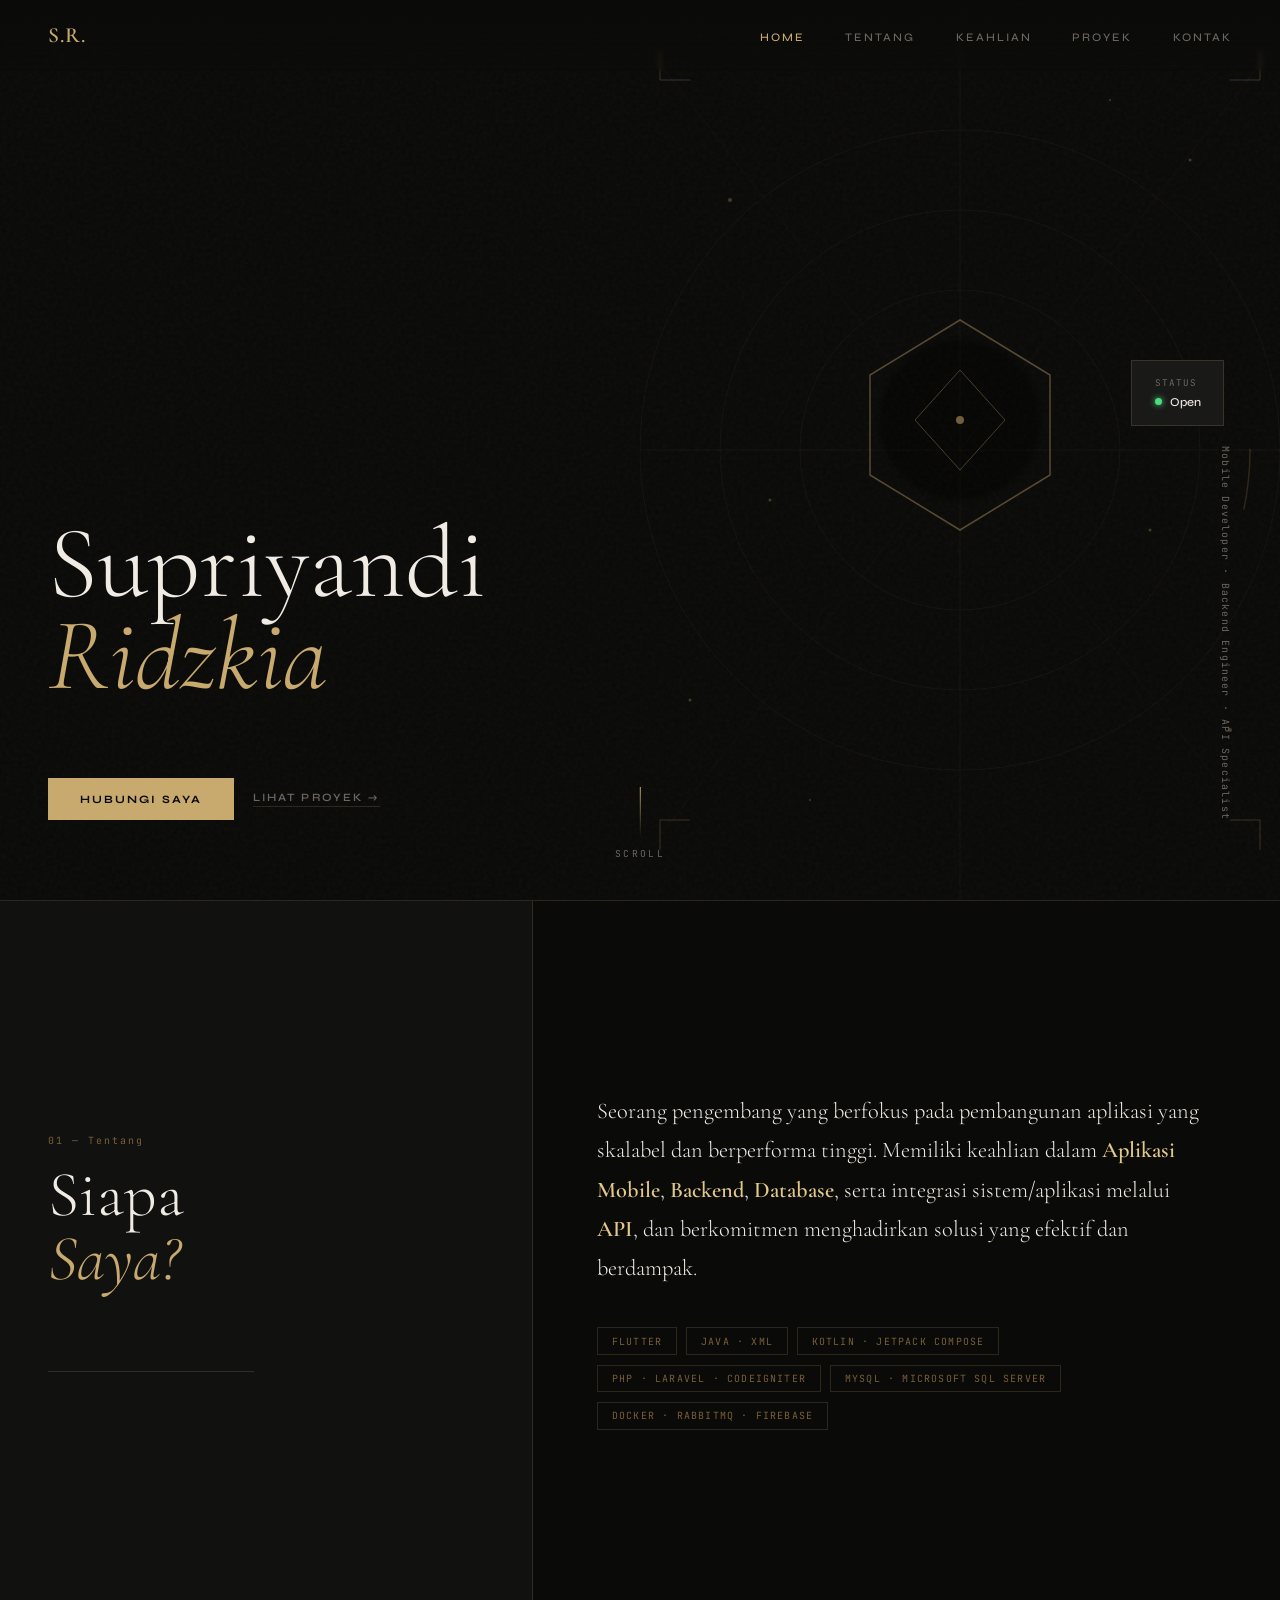
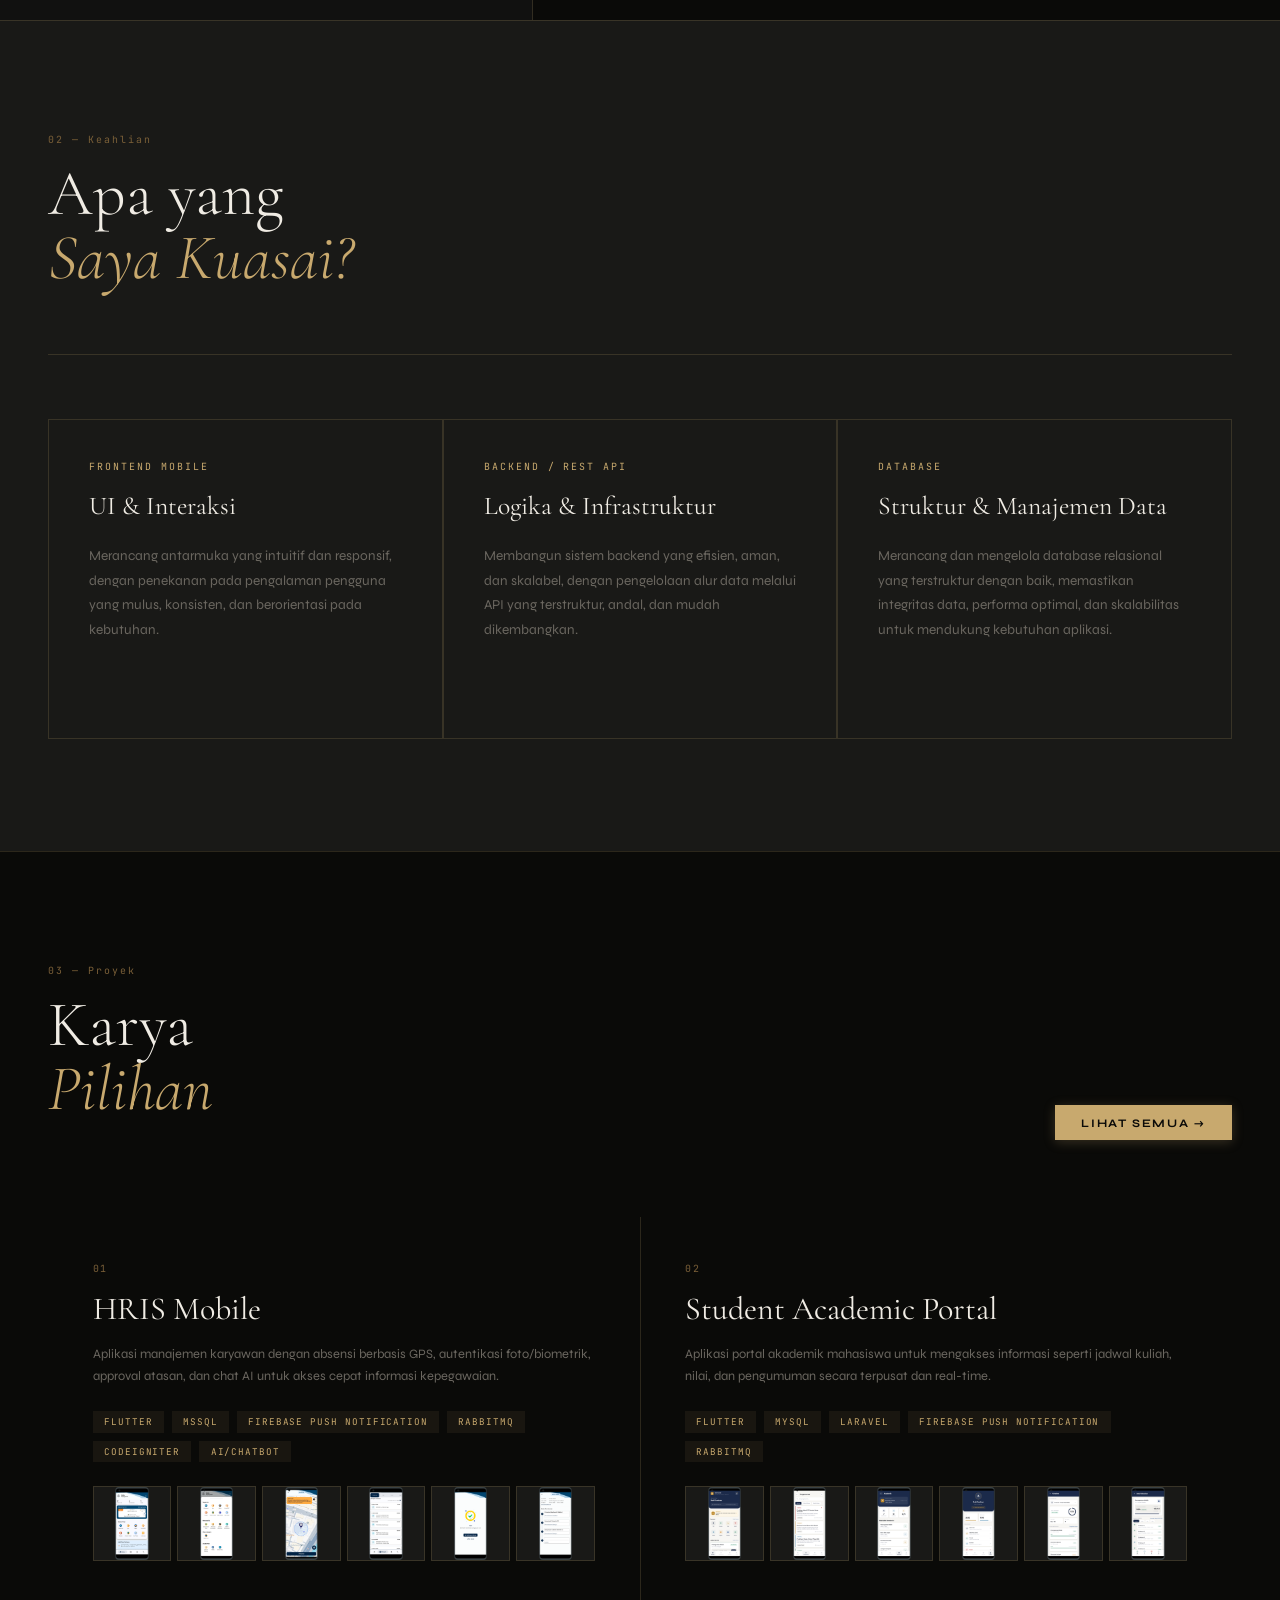
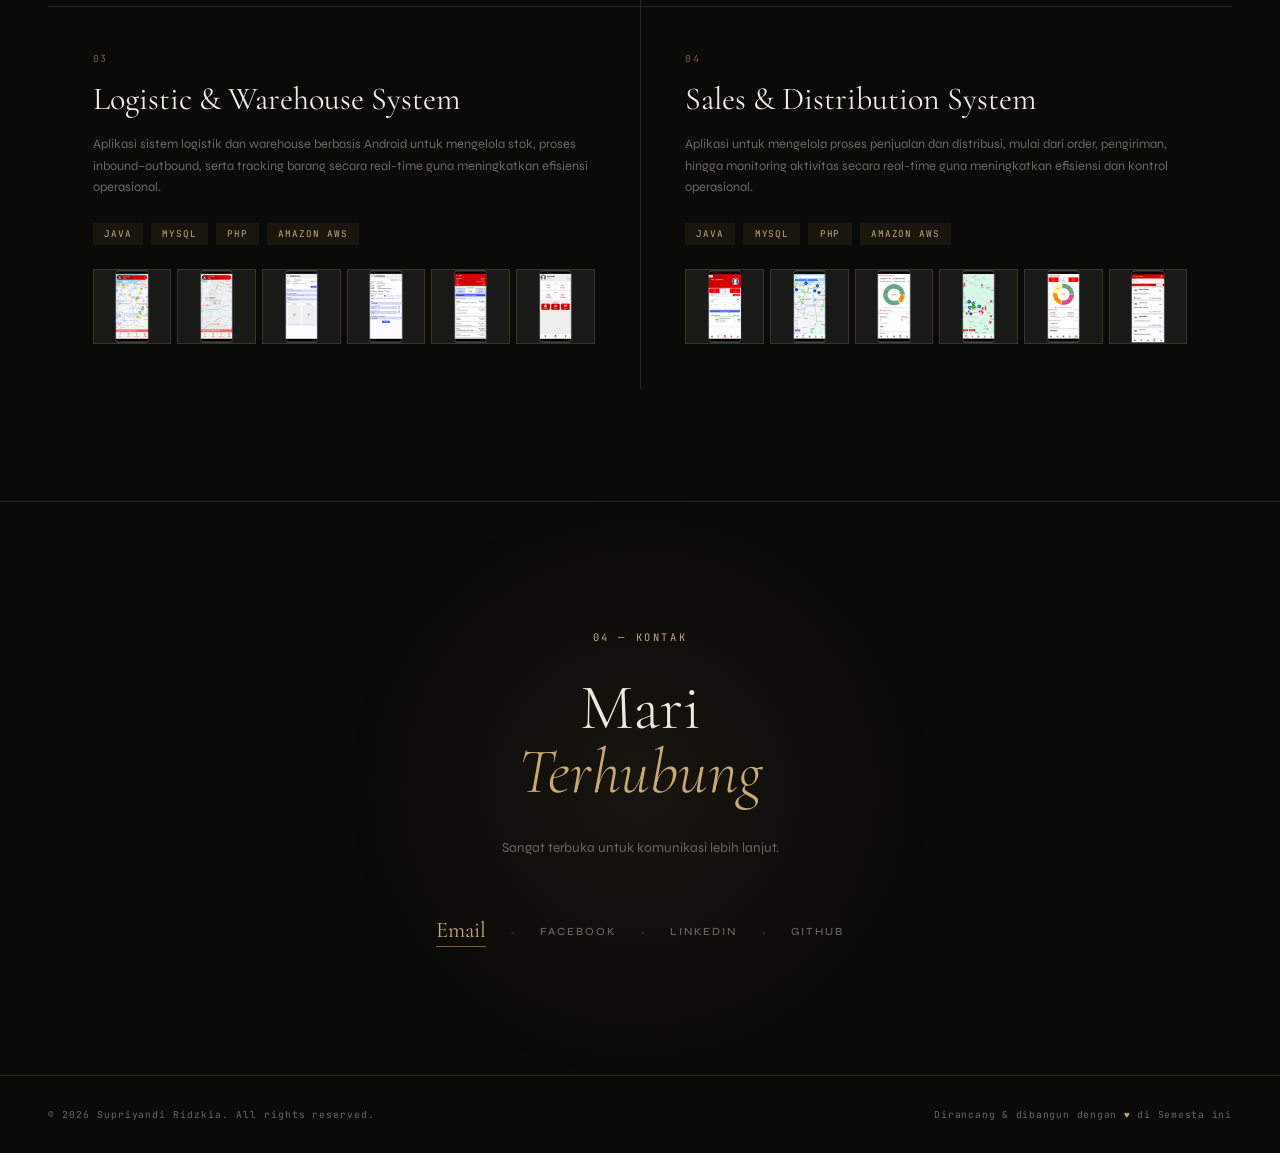
==== commit 64bfd9d3: "fix issue" ====
--- a/index.html
+++ b/index.html
@@ -189,7 +189,7 @@
         <p class="section-number">03 — Proyek</p>
         <h2 class="section-title">Karya<br/><em>Pilihan</em></h2>
       </div>
-      <a href="projects.html" class="btn-ghost" style="margin-bottom:0.8rem;">Lihat semua →</a>
+      <a href="projects.html" class="btn-ghost--prominent" style="margin-bottom:0.8rem;">Lihat Semua →</a>
     </div>
 
     <div class="project-grid">
--- a/assets/css/index2.css
+++ b/assets/css/index2.css
@@ -32,13 +32,13 @@
   color: var(--white);
   font-family: var(--font-ui);
   overflow-x: hidden;
-  cursor: none;
+  cursor: default;
 }
 
 /* ===== CUSTOM CURSOR ===== */
 .cursor {
-  width: 8px;
-  height: 8px;
+  width: 6px;
+  height: 6px;
   background: var(--gold);
   border-radius: 50%;
   position: fixed;
@@ -46,13 +46,12 @@
   left: 0;
   pointer-events: none;
   z-index: 9999;
-  transition: transform 0.15s ease;
-  mix-blend-mode: difference;
+  will-change: transform;
 }
 
 .cursor-ring {
-  width: 36px;
-  height: 36px;
+  width: 28px;
+  height: 28px;
   border: 1px solid var(--gold);
   border-radius: 50%;
   position: fixed;
@@ -60,8 +59,8 @@
   left: 0;
   pointer-events: none;
   z-index: 9998;
-  transition: transform 0.35s cubic-bezier(0.25, 0.46, 0.45, 0.94), opacity 0.3s;
-  opacity: 0.6;
+  will-change: transform;
+  opacity: 0.5;
 }
 
 /* ===== NOISE OVERLAY ===== */
@@ -263,6 +262,32 @@
 .btn-ghost:hover {
   color: var(--gold);
   border-color: var(--gold);
+}
+
+/* Prominent variant for "Lihat Semua" in projects header */
+.btn-ghost--prominent {
+  font-size: 0.72rem;
+  font-weight: 700;
+  color: var(--bg);
+  background: var(--gold);
+  border: 1px solid var(--gold);
+  border-bottom: none;
+  padding: 0.65rem 1.6rem;
+  letter-spacing: 0.14em;
+  text-transform: uppercase;
+  text-decoration: none;
+  display: inline-flex;
+  align-items: center;
+  gap: 0.5rem;
+  transition: background 0.25s, color 0.25s, transform 0.2s, box-shadow 0.25s;
+  box-shadow: 0 2px 12px rgba(200, 169, 110, 0.25);
+}
+
+.btn-ghost--prominent:hover {
+  background: var(--gold-light);
+  color: var(--bg);
+  transform: translateY(-2px);
+  box-shadow: 0 4px 20px rgba(200, 169, 110, 0.35);
 }
 
 .hero-right {
@@ -1655,9 +1680,41 @@
     cursor: auto;
   }
 
+  /* Remove noise overlay on mobile for performance */
+  body::before {
+    display: none !important;
+  }
+
   .cursor,
   .cursor-ring {
     display: none !important;
+  }
+
+  /* Disable heavy backdrop-filter on mobile */
+  nav {
+    backdrop-filter: none;
+    -webkit-backdrop-filter: none;
+  }
+
+  /* Reduce animation complexity on mobile */
+  .reveal {
+    transition-duration: 0.4s;
+  }
+
+  /* Use hardware acceleration for scrolling sections */
+  section {
+    will-change: auto;
+    transform: translateZ(0);
+  }
+
+  /* Simplify hero art on mobile */
+  .hero-art svg {
+    will-change: auto;
+  }
+
+  .hero-art svg circle[style*="animation"],
+  .hero-art svg g[style*="animation"] {
+    animation: none !important;
   }
 
   nav {
